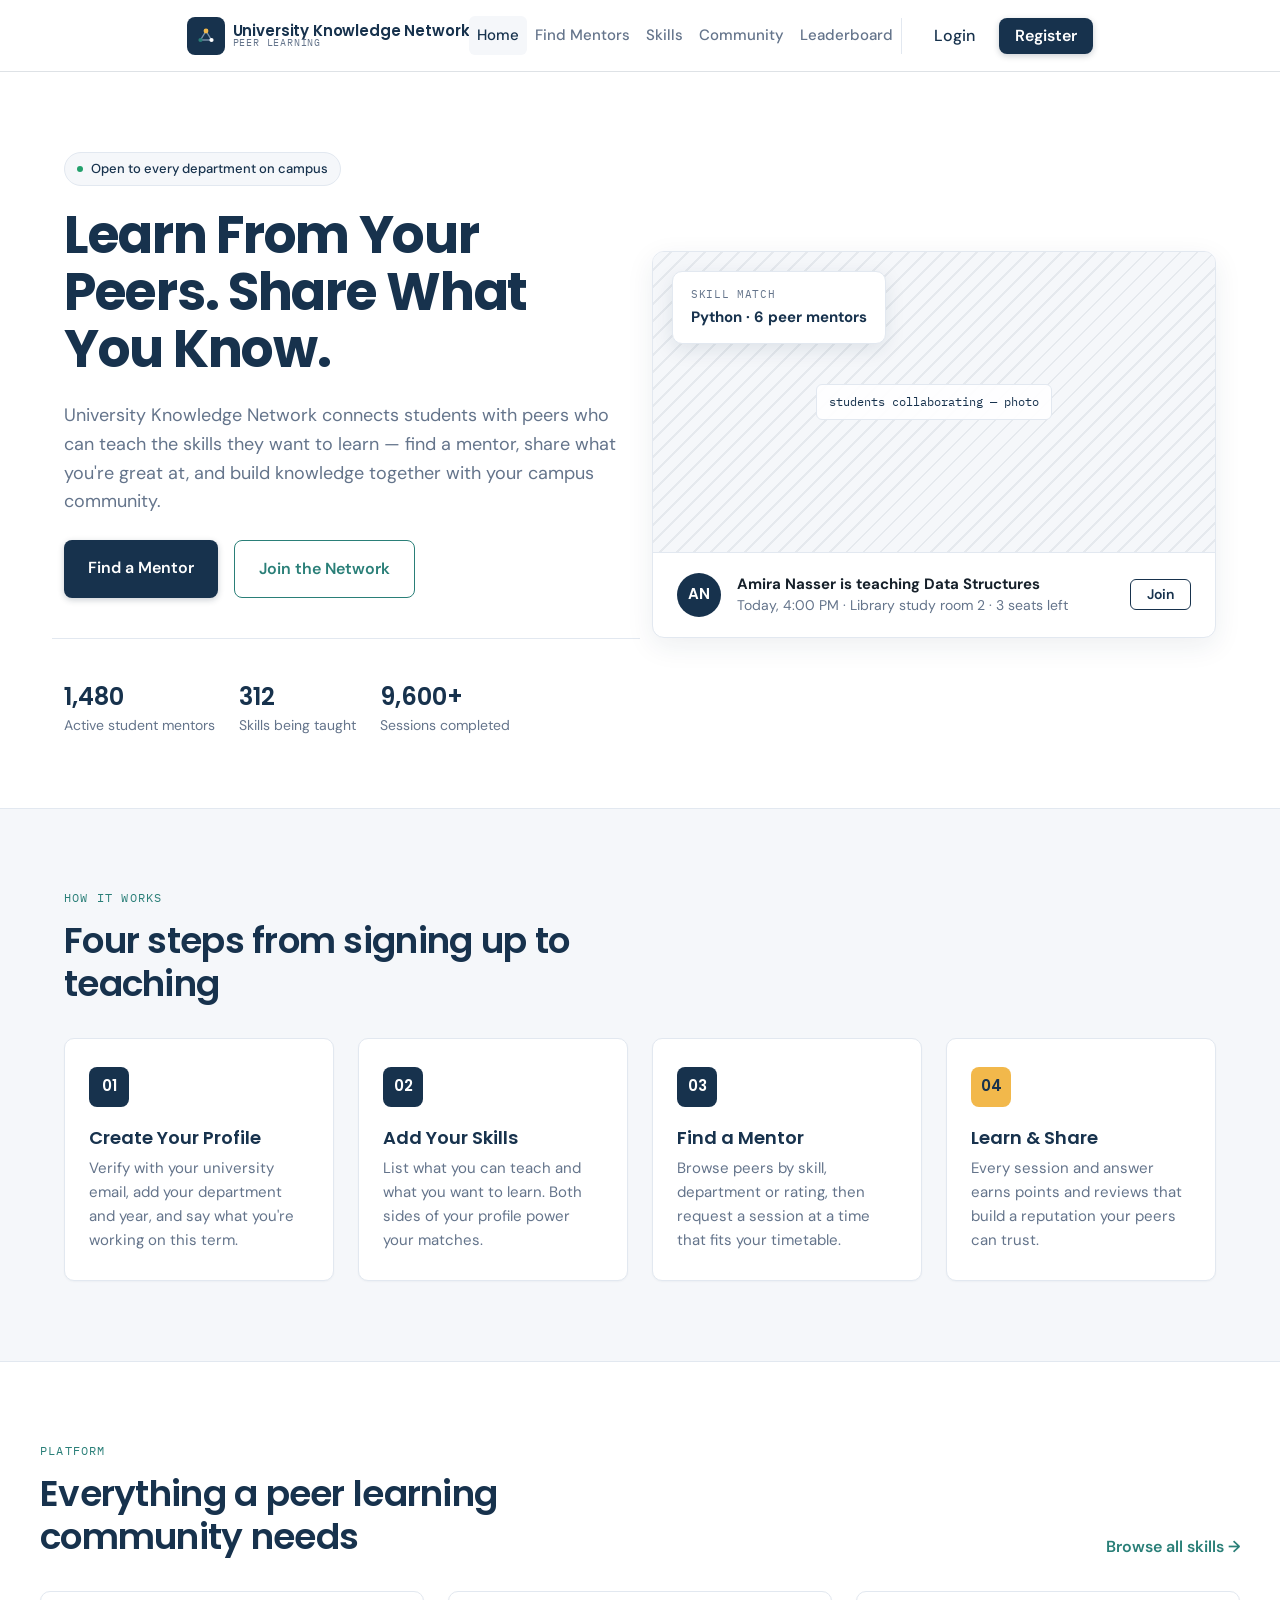
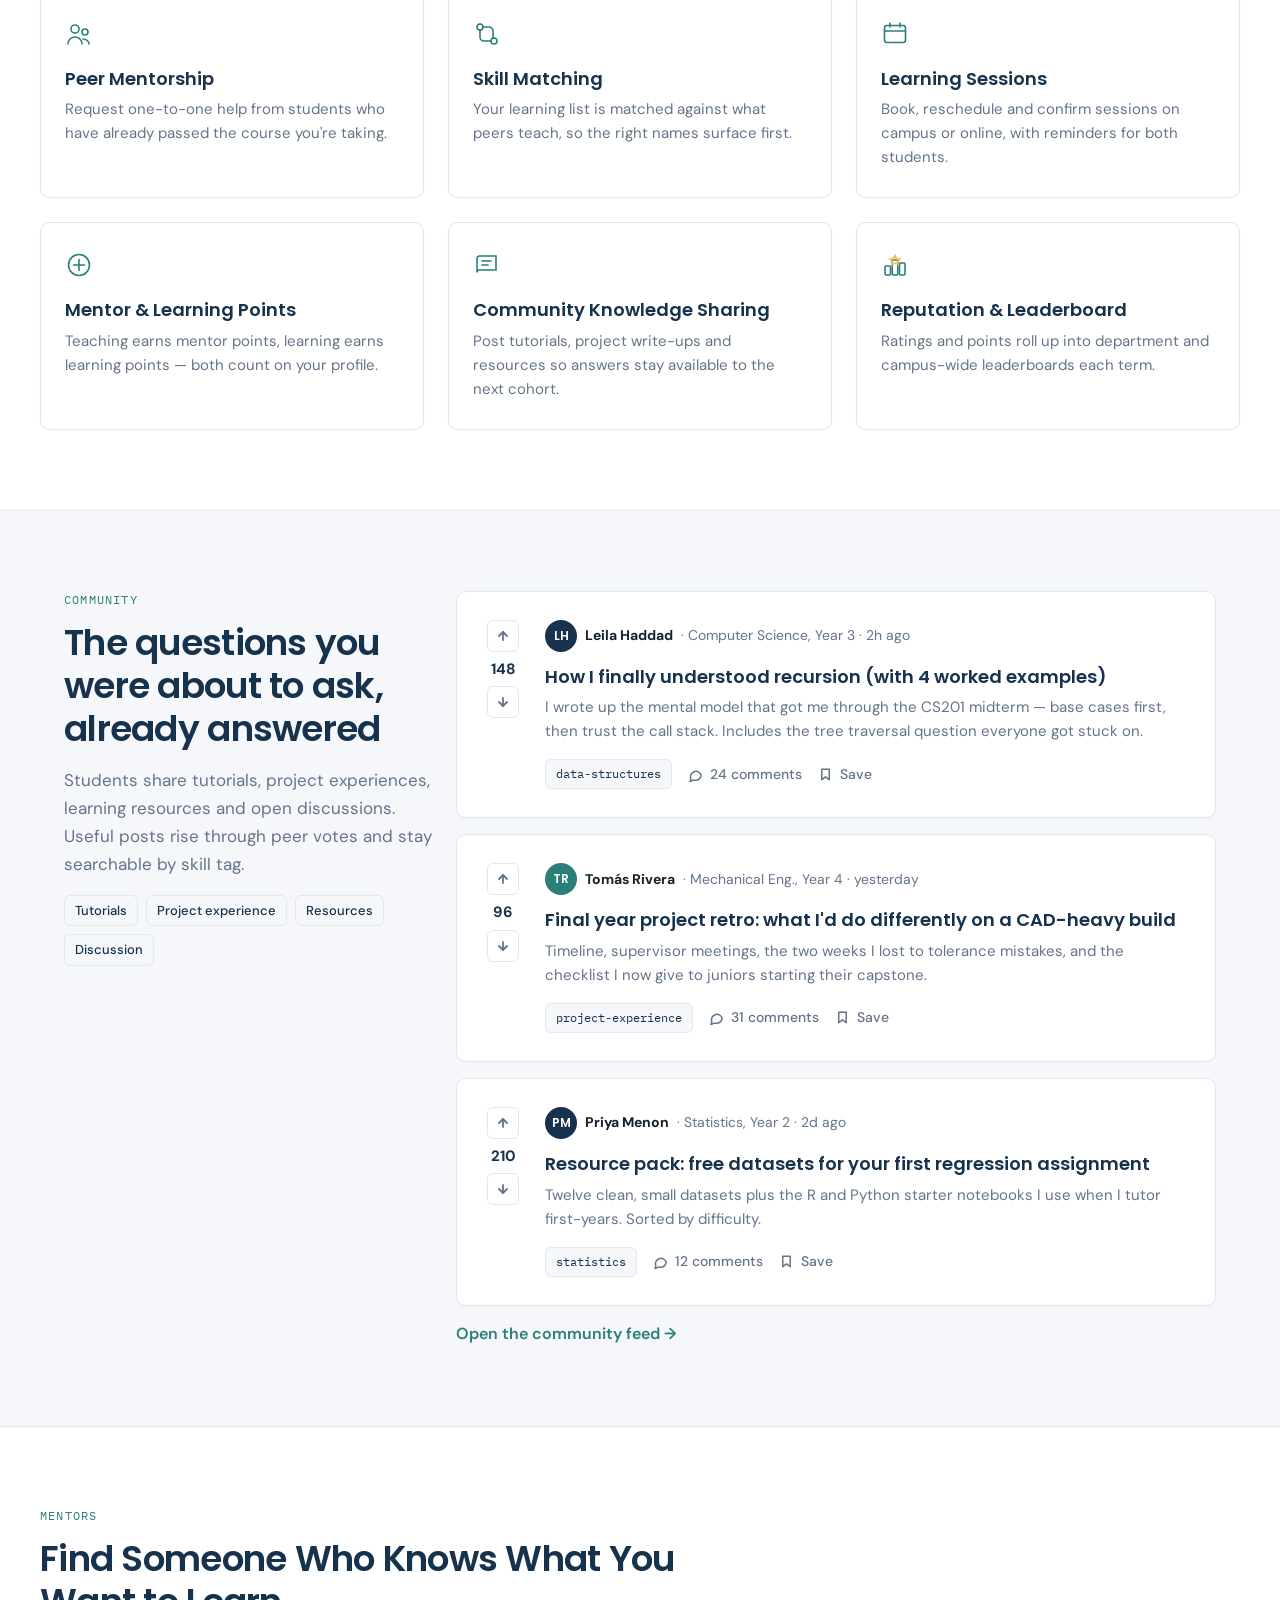
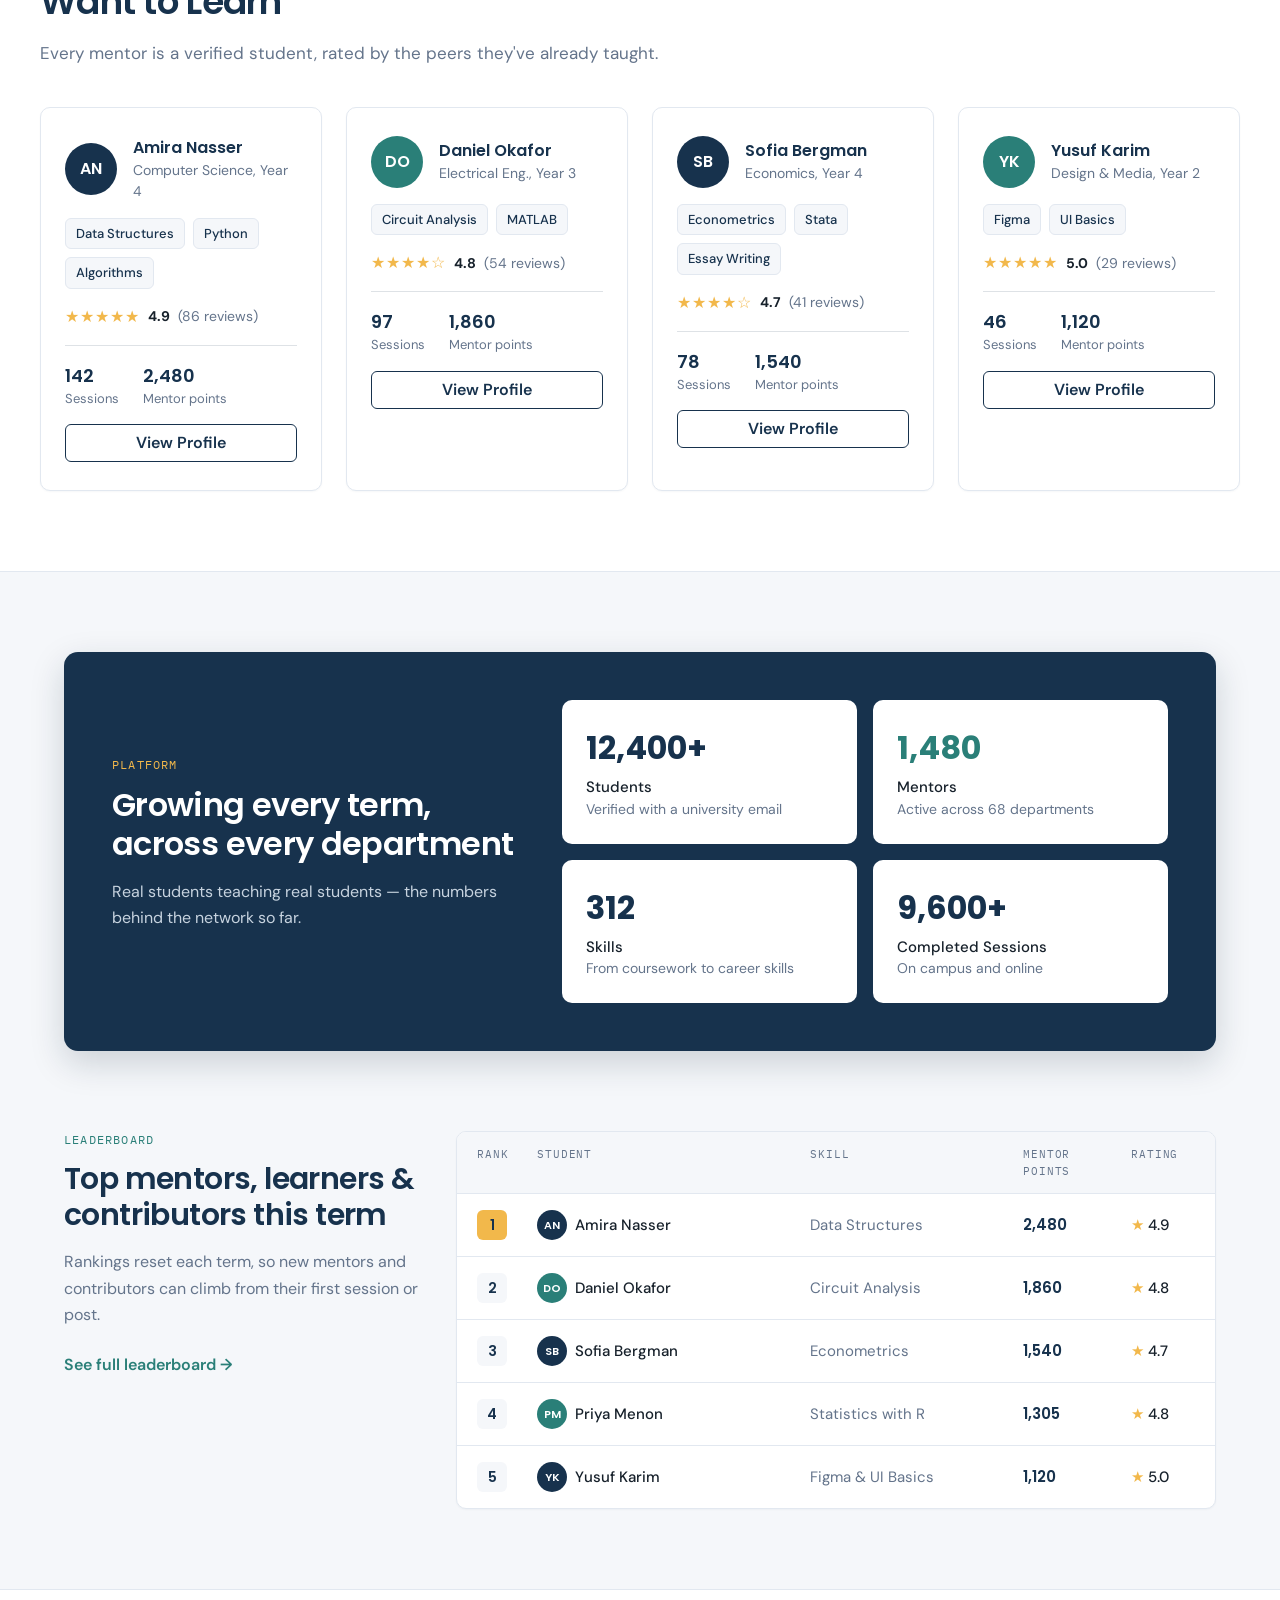
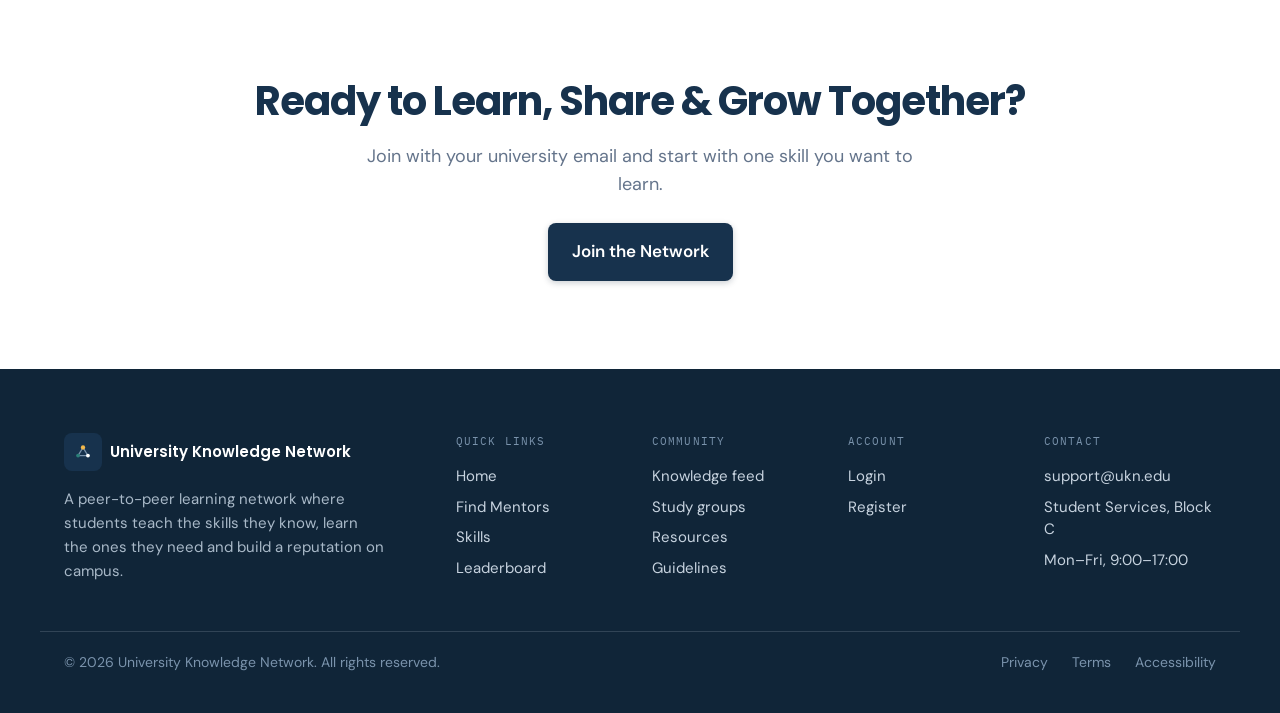
==== index.html @ 4d05f41b "first commit" ====
<!DOCTYPE html>
<html lang="en">
<head>
<meta charset="UTF-8">
<meta name="viewport" content="width=device-width, initial-scale=1.0">
<title>University Knowledge Network | Learn From Your Peers</title>
<meta name="description" content="University Knowledge Network connects students with peers who can teach the skills they want to learn, while giving everyone a place to share knowledge, build reputation and grow together.">

<!-- Google Fonts -->
<link rel="preconnect" href="https://fonts.googleapis.com">
<link rel="preconnect" href="https://fonts.gstatic.com" crossorigin>
<link href="https://fonts.googleapis.com/css2?family=Poppins:wght@500;600;700&family=DM+Sans:opsz,wght@9..40,400;9..40,500;9..40,700&family=IBM+Plex+Mono:wght@400;500&display=swap" rel="stylesheet">

<!-- Bootstrap 5 -->
<link href="https://cdn.jsdelivr.net/npm/bootstrap@5.3.3/dist/css/bootstrap.min.css" rel="stylesheet">

<!-- Custom styles -->
<link rel="stylesheet" href="assets/css/style.css">
</head>
<body>

<!-- ============================== NAVBAR ============================== -->
<nav class="navbar navbar-expand-lg navbar-light bg-white sticky-top border-bottom site-navbar" id="mainNav">
  <div class="container-custom d-flex align-items-center flex-wrap">
    <a class="navbar-brand d-flex align-items-center gap-2 me-0" href="#top">
      <span class="brand-icon">
        <svg width="20" height="20" viewBox="0 0 20 20" fill="none" stroke-width="1.4">
          <line x1="10" y1="5" x2="4.5" y2="14" stroke="#7A93AC"></line>
          <line x1="10" y1="5" x2="15.5" y2="14" stroke="#7A93AC"></line>
          <line x1="4.5" y1="14" x2="15.5" y2="14" stroke="#7A93AC"></line>
          <circle cx="10" cy="5" r="2.4" fill="#F2B84B"></circle>
          <circle cx="4.5" cy="14" r="2.1" fill="#2A7F78"></circle>
          <circle cx="15.5" cy="14" r="2.1" fill="#FFFFFF"></circle>
        </svg>
      </span>
      <span class="d-flex flex-column lh-1">
        <span class="brand-title">University Knowledge Network</span>
        <span class="brand-subtitle">Peer learning</span>
      </span>
    </a>

    <button class="navbar-toggler ms-auto" type="button" data-bs-toggle="collapse" data-bs-target="#navMenu" aria-controls="navMenu" aria-expanded="false" aria-label="Toggle navigation">
      <span class="navbar-toggler-icon"></span>
    </button>

    <div class="collapse navbar-collapse" id="navMenu">
      <ul class="navbar-nav mx-lg-auto mt-3 mt-lg-0">
        <li class="nav-item"><a class="nav-link active" href="#top">Home</a></li>
        <li class="nav-item"><a class="nav-link" href="#mentors">Find Mentors</a></li>
        <li class="nav-item"><a class="nav-link" href="#features">Skills</a></li>
        <li class="nav-item"><a class="nav-link" href="#community">Community</a></li>
        <li class="nav-item"><a class="nav-link" href="#leaderboard">Leaderboard</a></li>
      </ul>
      <div class="d-flex gap-2 mt-3 mt-lg-0 auth-actions">
        <a href="login.html" class="btn btn-ghost-navy px-3">Login</a>
        <a href="register.html" class="btn btn-navy px-3">Register</a>
      </div>
    </div>
  </div>
</nav>

<!-- ============================== HERO ============================== -->
<section id="top" class="hero-section">
  <div class="container-custom py-5 py-lg-5">
    <div class="row align-items-center gy-5" style="padding: 32px 0 24px;">
      <div class="col-lg-6">
        <span class="hero-badge">
          <span class="hero-badge-dot"></span>
          Open to every department on campus
        </span>
        <h1 class="hero-title">Learn From Your Peers. Share What You Know.</h1>
        <p class="hero-lead">University Knowledge Network connects students with peers who can teach the skills they want to learn — find a mentor, share what you're great at, and build knowledge together with your campus community.</p>

        <div class="d-flex flex-wrap gap-3 mt-4">
          <a href="#mentors" class="btn btn-navy py-3 px-4">Find a Mentor</a>
          <a href="register.html" class="btn btn-outline-teal py-3 px-4">Join the Network</a>
        </div>

        <div class="hero-stats row gx-4 gy-3">
          <div class="col-4 col-sm-auto">
            <div class="hero-stat-num">1,480</div>
            <div class="hero-stat-label">Active student mentors</div>
          </div>
          <div class="col-4 col-sm-auto">
            <div class="hero-stat-num">312</div>
            <div class="hero-stat-label">Skills being taught</div>
          </div>
          <div class="col-4 col-sm-auto">
            <div class="hero-stat-num">9,600+</div>
            <div class="hero-stat-label">Sessions completed</div>
          </div>
        </div>
      </div>

      <div class="col-lg-6">
        <div class="position-relative">
          <div class="hero-visual-card">
            <div class="hero-visual-placeholder">
              <span class="placeholder-tag">students collaborating — photo</span>
            </div>
            <div class="hero-visual-footer">
              <span class="avatar-circle" style="width:44px;height:44px;font-size:15px;">AN</span>
              <div class="flex-grow-1 min-w-0">
                <div class="fw-bold" style="font-size:15px;color:#17212B;">Amira Nasser is teaching Data Structures</div>
                <div style="font-size:14px;color:#64748B;">Today, 4:00 PM &middot; Library study room 2 &middot; 3 seats left</div>
              </div>
              <a href="#mentors" class="btn btn-outline-navy-card btn-sm px-3">Join</a>
            </div>
          </div>
          <div class="hero-float-badge d-none d-sm-block">
            <div class="mono-font" style="font-size:11px;letter-spacing:0.06em;text-transform:uppercase;color:#64748B;">Skill match</div>
            <div class="mt-1 fw-bold" style="font-size:15px;color:#17324D;">Python &middot; 6 peer mentors</div>
          </div>
        </div>
      </div>
    </div>
  </div>
</section>

<!-- ============================== HOW IT WORKS ============================== -->
<section class="section-py">
  <div class="container-custom">
    <div style="max-width:640px;">
      <div class="section-eyebrow">How it works</div>
      <h2 class="section-title">Four steps from signing up to teaching</h2>
    </div>

    <div class="row g-4 mt-2">
      <div class="col-sm-6 col-lg-3">
        <div class="step-card">
          <div class="step-number">01</div>
          <h3 class="card-heading">Create Your Profile</h3>
          <p class="card-text-muted">Verify with your university email, add your department and year, and say what you're working on this term.</p>
        </div>
      </div>
      <div class="col-sm-6 col-lg-3">
        <div class="step-card">
          <div class="step-number">02</div>
          <h3 class="card-heading">Add Your Skills</h3>
          <p class="card-text-muted">List what you can teach and what you want to learn. Both sides of your profile power your matches.</p>
        </div>
      </div>
      <div class="col-sm-6 col-lg-3">
        <div class="step-card">
          <div class="step-number">03</div>
          <h3 class="card-heading">Find a Mentor</h3>
          <p class="card-text-muted">Browse peers by skill, department or rating, then request a session at a time that fits your timetable.</p>
        </div>
      </div>
      <div class="col-sm-6 col-lg-3">
        <div class="step-card">
          <div class="step-number step-accent">04</div>
          <h3 class="card-heading">Learn &amp; Share</h3>
          <p class="card-text-muted">Every session and answer earns points and reviews that build a reputation your peers can trust.</p>
        </div>
      </div>
    </div>
  </div>
</section>

<!-- ============================== CORE FEATURES ============================== -->
<section id="features" class="bg-white border-top border-bottom" style="border-color:#E2E8F0 !important;">
  <div class="container-custom section-py">
    <div class="d-flex flex-wrap align-items-end justify-content-between gap-3">
      <div style="max-width:620px;">
        <div class="section-eyebrow">Platform</div>
        <h2 class="section-title">Everything a peer learning community needs</h2>
      </div>
      <a href="#mentors" class="fw-semibold">Browse all skills &rarr;</a>
    </div>

    <div class="row g-4 mt-2">
      <div class="col-md-6 col-lg-4">
        <div class="feature-card">
          <svg width="28" height="28" viewBox="0 0 28 28" fill="none" stroke="#2A7F78" stroke-width="1.6" stroke-linecap="round">
            <circle cx="10" cy="9" r="4"></circle>
            <circle cx="20" cy="12" r="3"></circle>
            <path d="M3 24c0-4 3.2-7 7-7s7 3 7 7"></path>
            <path d="M18 19c3 0 6 2 6 5"></path>
          </svg>
          <h3 class="card-heading">Peer Mentorship</h3>
          <p class="card-text-muted">Request one-to-one help from students who have already passed the course you're taking.</p>
        </div>
      </div>
      <div class="col-md-6 col-lg-4">
        <div class="feature-card">
          <svg width="28" height="28" viewBox="0 0 28 28" fill="none" stroke="#2A7F78" stroke-width="1.6" stroke-linecap="round">
            <circle cx="7" cy="7" r="3"></circle>
            <circle cx="21" cy="21" r="3"></circle>
            <path d="M10 7h6a4 4 0 0 1 4 4v7"></path>
            <path d="M7 10v7a4 4 0 0 0 4 4h7"></path>
          </svg>
          <h3 class="card-heading">Skill Matching</h3>
          <p class="card-text-muted">Your learning list is matched against what peers teach, so the right names surface first.</p>
        </div>
      </div>
      <div class="col-md-6 col-lg-4">
        <div class="feature-card">
          <svg width="28" height="28" viewBox="0 0 28 28" fill="none" stroke="#2A7F78" stroke-width="1.6" stroke-linecap="round">
            <rect x="3.5" y="5.5" width="21" height="17" rx="2.5"></rect>
            <line x1="3.5" y1="11" x2="24.5" y2="11"></line>
            <line x1="9" y1="3" x2="9" y2="7"></line>
            <line x1="19" y1="3" x2="19" y2="7"></line>
          </svg>
          <h3 class="card-heading">Learning Sessions</h3>
          <p class="card-text-muted">Book, reschedule and confirm sessions on campus or online, with reminders for both students.</p>
        </div>
      </div>
      <div class="col-md-6 col-lg-4">
        <div class="feature-card">
          <svg width="28" height="28" viewBox="0 0 28 28" fill="none" stroke="#2A7F78" stroke-width="1.6" stroke-linecap="round">
            <circle cx="14" cy="14" r="10.5"></circle>
            <path d="M14 8.5v11"></path>
            <path d="M8.5 14h11"></path>
          </svg>
          <h3 class="card-heading">Mentor &amp; Learning Points</h3>
          <p class="card-text-muted">Teaching earns mentor points, learning earns learning points — both count on your profile.</p>
        </div>
      </div>
      <div class="col-md-6 col-lg-4">
        <div class="feature-card">
          <svg width="28" height="28" viewBox="0 0 28 28" fill="none" stroke="#2A7F78" stroke-width="1.6" stroke-linecap="round">
            <path d="M4 7.5A2.5 2.5 0 0 1 6.5 5H23v14H6.5A2.5 2.5 0 0 0 4 21.5z"></path>
            <line x1="9" y1="10" x2="18" y2="10"></line>
            <line x1="9" y1="14" x2="15" y2="14"></line>
          </svg>
          <h3 class="card-heading">Community Knowledge Sharing</h3>
          <p class="card-text-muted">Post tutorials, project write-ups and resources so answers stay available to the next cohort.</p>
        </div>
      </div>
      <div class="col-md-6 col-lg-4">
        <div class="feature-card">
          <svg width="28" height="28" viewBox="0 0 28 28" fill="none" stroke="#2A7F78" stroke-width="1.6" stroke-linecap="round">
            <rect x="4" y="15" width="5.5" height="9" rx="1"></rect>
            <rect x="11.25" y="9" width="5.5" height="15" rx="1"></rect>
            <rect x="18.5" y="12" width="5.5" height="12" rx="1"></rect>
            <path d="M14 4.5l1.6 3.2 3.4.4-2.5 2.3.6 3.4-3.1-1.7-3.1 1.7.6-3.4L9 8.1l3.4-.4z" stroke="#F2B84B"></path>
          </svg>
          <h3 class="card-heading">Reputation &amp; Leaderboard</h3>
          <p class="card-text-muted">Ratings and points roll up into department and campus-wide leaderboards each term.</p>
        </div>
      </div>
    </div>
  </div>
</section>

<!-- ============================== COMMUNITY PREVIEW ============================== -->
<section id="community" class="section-py">
  <div class="container-custom">
    <div class="row g-4">
      <div class="col-lg-4">
        <div class="section-eyebrow">Community</div>
        <h2 class="section-title">The questions you were about to ask, already answered</h2>
        <p class="mt-3" style="font-size:17px;line-height:1.65;color:#64748B;">Students share tutorials, project experiences, learning resources and open discussions. Useful posts rise through peer votes and stay searchable by skill tag.</p>
        <div class="d-flex flex-wrap gap-2 mt-3">
          <span class="skill-chip">Tutorials</span>
          <span class="skill-chip">Project experience</span>
          <span class="skill-chip">Resources</span>
          <span class="skill-chip">Discussion</span>
        </div>
      </div>

      <div class="col-lg-8 d-flex flex-column gap-3">

        <article class="post-card">
          <div class="vote-col">
            <button class="vote-btn" type="button" aria-label="Upvote this post">
              <svg width="14" height="14" viewBox="0 0 14 14" fill="none" stroke="currentColor" stroke-width="1.8" stroke-linecap="round" stroke-linejoin="round"><path d="M7 11V3"></path><path d="M3 7l4-4 4 4"></path></svg>
            </button>
            <span class="vote-score">148</span>
            <button class="vote-btn" type="button" aria-label="Downvote this post">
              <svg width="14" height="14" viewBox="0 0 14 14" fill="none" stroke="currentColor" stroke-width="1.8" stroke-linecap="round" stroke-linejoin="round"><path d="M7 3v8"></path><path d="M3 7l4 4 4-4"></path></svg>
            </button>
          </div>
          <div class="flex-grow-1 min-w-0">
            <div class="d-flex align-items-center gap-2 flex-wrap">
              <span class="avatar-circle" style="width:32px;height:32px;font-size:12px;background:#17324D;">LH</span>
              <span class="fw-bold" style="font-size:14px;color:#17212B;">Leila Haddad</span>
              <span style="font-size:14px;color:#64748B;">&middot; Computer Science, Year 3 &middot; 2h ago</span>
            </div>
            <h3 class="card-heading" style="margin-top:14px;">How I finally understood recursion (with 4 worked examples)</h3>
            <p class="card-text-muted">I wrote up the mental model that got me through the CS201 midterm — base cases first, then trust the call stack. Includes the tree traversal question everyone got stuck on.</p>
            <div class="d-flex flex-wrap align-items-center gap-3 mt-3">
              <span class="post-tag">data-structures</span>
              <span class="post-meta-link">
                <svg width="15" height="15" viewBox="0 0 16 16" fill="none" stroke="currentColor" stroke-width="1.6" stroke-linecap="round"><path d="M14 8.5a5.5 5.5 0 0 1-5.5 5.5H5l-3 2 1-3.5A5.5 5.5 0 1 1 14 8.5z"></path></svg>
                24 comments
              </span>
              <span class="post-meta-link">
                <svg width="15" height="15" viewBox="0 0 16 16" fill="none" stroke="currentColor" stroke-width="1.6" stroke-linecap="round" stroke-linejoin="round"><path d="M4 2.5h8v11l-4-3-4 3z"></path></svg>
                Save
              </span>
            </div>
          </div>
        </article>

        <article class="post-card">
          <div class="vote-col">
            <button class="vote-btn" type="button" aria-label="Upvote this post">
              <svg width="14" height="14" viewBox="0 0 14 14" fill="none" stroke="currentColor" stroke-width="1.8" stroke-linecap="round" stroke-linejoin="round"><path d="M7 11V3"></path><path d="M3 7l4-4 4 4"></path></svg>
            </button>
            <span class="vote-score">96</span>
            <button class="vote-btn" type="button" aria-label="Downvote this post">
              <svg width="14" height="14" viewBox="0 0 14 14" fill="none" stroke="currentColor" stroke-width="1.8" stroke-linecap="round" stroke-linejoin="round"><path d="M7 3v8"></path><path d="M3 7l4 4 4-4"></path></svg>
            </button>
          </div>
          <div class="flex-grow-1 min-w-0">
            <div class="d-flex align-items-center gap-2 flex-wrap">
              <span class="avatar-circle" style="width:32px;height:32px;font-size:12px;background:#2A7F78;">TR</span>
              <span class="fw-bold" style="font-size:14px;color:#17212B;">Tomás Rivera</span>
              <span style="font-size:14px;color:#64748B;">&middot; Mechanical Eng., Year 4 &middot; yesterday</span>
            </div>
            <h3 class="card-heading" style="margin-top:14px;">Final year project retro: what I'd do differently on a CAD-heavy build</h3>
            <p class="card-text-muted">Timeline, supervisor meetings, the two weeks I lost to tolerance mistakes, and the checklist I now give to juniors starting their capstone.</p>
            <div class="d-flex flex-wrap align-items-center gap-3 mt-3">
              <span class="post-tag">project-experience</span>
              <span class="post-meta-link">
                <svg width="15" height="15" viewBox="0 0 16 16" fill="none" stroke="currentColor" stroke-width="1.6" stroke-linecap="round"><path d="M14 8.5a5.5 5.5 0 0 1-5.5 5.5H5l-3 2 1-3.5A5.5 5.5 0 1 1 14 8.5z"></path></svg>
                31 comments
              </span>
              <span class="post-meta-link">
                <svg width="15" height="15" viewBox="0 0 16 16" fill="none" stroke="currentColor" stroke-width="1.6" stroke-linecap="round" stroke-linejoin="round"><path d="M4 2.5h8v11l-4-3-4 3z"></path></svg>
                Save
              </span>
            </div>
          </div>
        </article>

        <article class="post-card">
          <div class="vote-col">
            <button class="vote-btn" type="button" aria-label="Upvote this post">
              <svg width="14" height="14" viewBox="0 0 14 14" fill="none" stroke="currentColor" stroke-width="1.8" stroke-linecap="round" stroke-linejoin="round"><path d="M7 11V3"></path><path d="M3 7l4-4 4 4"></path></svg>
            </button>
            <span class="vote-score">210</span>
            <button class="vote-btn" type="button" aria-label="Downvote this post">
              <svg width="14" height="14" viewBox="0 0 14 14" fill="none" stroke="currentColor" stroke-width="1.8" stroke-linecap="round" stroke-linejoin="round"><path d="M7 3v8"></path><path d="M3 7l4 4 4-4"></path></svg>
            </button>
          </div>
          <div class="flex-grow-1 min-w-0">
            <div class="d-flex align-items-center gap-2 flex-wrap">
              <span class="avatar-circle" style="width:32px;height:32px;font-size:12px;background:#17324D;">PM</span>
              <span class="fw-bold" style="font-size:14px;color:#17212B;">Priya Menon</span>
              <span style="font-size:14px;color:#64748B;">&middot; Statistics, Year 2 &middot; 2d ago</span>
            </div>
            <h3 class="card-heading" style="margin-top:14px;">Resource pack: free datasets for your first regression assignment</h3>
            <p class="card-text-muted">Twelve clean, small datasets plus the R and Python starter notebooks I use when I tutor first-years. Sorted by difficulty.</p>
            <div class="d-flex flex-wrap align-items-center gap-3 mt-3">
              <span class="post-tag">statistics</span>
              <span class="post-meta-link">
                <svg width="15" height="15" viewBox="0 0 16 16" fill="none" stroke="currentColor" stroke-width="1.6" stroke-linecap="round"><path d="M14 8.5a5.5 5.5 0 0 1-5.5 5.5H5l-3 2 1-3.5A5.5 5.5 0 1 1 14 8.5z"></path></svg>
                12 comments
              </span>
              <span class="post-meta-link">
                <svg width="15" height="15" viewBox="0 0 16 16" fill="none" stroke="currentColor" stroke-width="1.6" stroke-linecap="round" stroke-linejoin="round"><path d="M4 2.5h8v11l-4-3-4 3z"></path></svg>
                Save
              </span>
            </div>
          </div>
        </article>

        <a href="#community" class="fw-semibold align-self-start">Open the community feed &rarr;</a>
      </div>
    </div>
  </div>
</section>

<!-- ============================== MENTOR PREVIEW ============================== -->
<section id="mentors" class="bg-white border-top border-bottom" style="border-color:#E2E8F0 !important;">
  <div class="container-custom section-py">
    <div style="max-width:700px;">
      <div class="section-eyebrow">Mentors</div>
      <h2 class="section-title">Find Someone Who Knows What You Want to Learn</h2>
      <p class="mt-3" style="font-size:17px;line-height:1.65;color:#64748B;">Every mentor is a verified student, rated by the peers they've already taught.</p>
    </div>

    <div class="row g-4 mt-2">
      <div class="col-sm-6 col-lg-3">
        <div class="mentor-card d-flex flex-column">
          <div class="d-flex align-items-center gap-3">
            <span class="mentor-avatar" style="background:#17324D;">AN</span>
            <div class="min-w-0">
              <div class="heading-font fw-semibold" style="font-size:16px;color:#17324D;">Amira Nasser</div>
              <div style="font-size:14px;color:#64748B;">Computer Science, Year 4</div>
            </div>
          </div>
          <div class="d-flex flex-wrap gap-2 mt-3">
            <span class="skill-chip">Data Structures</span>
            <span class="skill-chip">Python</span>
            <span class="skill-chip">Algorithms</span>
          </div>
          <div class="d-flex align-items-center gap-2 mt-3">
            <span class="mentor-rating-star">&#9733;&#9733;&#9733;&#9733;&#9733;</span>
            <span class="fw-bold" style="font-size:14px;color:#17212B;">4.9</span>
            <span style="font-size:14px;color:#64748B;">(86 reviews)</span>
          </div>
          <div class="d-flex gap-4 mt-3 pt-3 border-top">
            <div>
              <div class="heading-font fw-semibold" style="font-size:18px;color:#17324D;">142</div>
              <div style="font-size:13px;color:#64748B;">Sessions</div>
            </div>
            <div>
              <div class="heading-font fw-semibold" style="font-size:18px;color:#17324D;">2,480</div>
              <div style="font-size:13px;color:#64748B;">Mentor points</div>
            </div>
          </div>
          <a href="#mentors" class="btn btn-outline-navy-card w-100 mt-3">View Profile</a>
        </div>
      </div>

      <div class="col-sm-6 col-lg-3">
        <div class="mentor-card d-flex flex-column">
          <div class="d-flex align-items-center gap-3">
            <span class="mentor-avatar" style="background:#2A7F78;">DO</span>
            <div class="min-w-0">
              <div class="heading-font fw-semibold" style="font-size:16px;color:#17324D;">Daniel Okafor</div>
              <div style="font-size:14px;color:#64748B;">Electrical Eng., Year 3</div>
            </div>
          </div>
          <div class="d-flex flex-wrap gap-2 mt-3">
            <span class="skill-chip">Circuit Analysis</span>
            <span class="skill-chip">MATLAB</span>
          </div>
          <div class="d-flex align-items-center gap-2 mt-3">
            <span class="mentor-rating-star">&#9733;&#9733;&#9733;&#9733;&#9734;</span>
            <span class="fw-bold" style="font-size:14px;color:#17212B;">4.8</span>
            <span style="font-size:14px;color:#64748B;">(54 reviews)</span>
          </div>
          <div class="d-flex gap-4 mt-3 pt-3 border-top">
            <div>
              <div class="heading-font fw-semibold" style="font-size:18px;color:#17324D;">97</div>
              <div style="font-size:13px;color:#64748B;">Sessions</div>
            </div>
            <div>
              <div class="heading-font fw-semibold" style="font-size:18px;color:#17324D;">1,860</div>
              <div style="font-size:13px;color:#64748B;">Mentor points</div>
            </div>
          </div>
          <a href="#mentors" class="btn btn-outline-navy-card w-100 mt-3">View Profile</a>
        </div>
      </div>

      <div class="col-sm-6 col-lg-3">
        <div class="mentor-card d-flex flex-column">
          <div class="d-flex align-items-center gap-3">
            <span class="mentor-avatar" style="background:#17324D;">SB</span>
            <div class="min-w-0">
              <div class="heading-font fw-semibold" style="font-size:16px;color:#17324D;">Sofia Bergman</div>
              <div style="font-size:14px;color:#64748B;">Economics, Year 4</div>
            </div>
          </div>
          <div class="d-flex flex-wrap gap-2 mt-3">
            <span class="skill-chip">Econometrics</span>
            <span class="skill-chip">Stata</span>
            <span class="skill-chip">Essay Writing</span>
          </div>
          <div class="d-flex align-items-center gap-2 mt-3">
            <span class="mentor-rating-star">&#9733;&#9733;&#9733;&#9733;&#9734;</span>
            <span class="fw-bold" style="font-size:14px;color:#17212B;">4.7</span>
            <span style="font-size:14px;color:#64748B;">(41 reviews)</span>
          </div>
          <div class="d-flex gap-4 mt-3 pt-3 border-top">
            <div>
              <div class="heading-font fw-semibold" style="font-size:18px;color:#17324D;">78</div>
              <div style="font-size:13px;color:#64748B;">Sessions</div>
            </div>
            <div>
              <div class="heading-font fw-semibold" style="font-size:18px;color:#17324D;">1,540</div>
              <div style="font-size:13px;color:#64748B;">Mentor points</div>
            </div>
          </div>
          <a href="#mentors" class="btn btn-outline-navy-card w-100 mt-3">View Profile</a>
        </div>
      </div>

      <div class="col-sm-6 col-lg-3">
        <div class="mentor-card d-flex flex-column">
          <div class="d-flex align-items-center gap-3">
            <span class="mentor-avatar" style="background:#2A7F78;">YK</span>
            <div class="min-w-0">
              <div class="heading-font fw-semibold" style="font-size:16px;color:#17324D;">Yusuf Karim</div>
              <div style="font-size:14px;color:#64748B;">Design &amp; Media, Year 2</div>
            </div>
          </div>
          <div class="d-flex flex-wrap gap-2 mt-3">
            <span class="skill-chip">Figma</span>
            <span class="skill-chip">UI Basics</span>
          </div>
          <div class="d-flex align-items-center gap-2 mt-3">
            <span class="mentor-rating-star">&#9733;&#9733;&#9733;&#9733;&#9733;</span>
            <span class="fw-bold" style="font-size:14px;color:#17212B;">5.0</span>
            <span style="font-size:14px;color:#64748B;">(29 reviews)</span>
          </div>
          <div class="d-flex gap-4 mt-3 pt-3 border-top">
            <div>
              <div class="heading-font fw-semibold" style="font-size:18px;color:#17324D;">46</div>
              <div style="font-size:13px;color:#64748B;">Sessions</div>
            </div>
            <div>
              <div class="heading-font fw-semibold" style="font-size:18px;color:#17324D;">1,120</div>
              <div style="font-size:13px;color:#64748B;">Mentor points</div>
            </div>
          </div>
          <a href="#mentors" class="btn btn-outline-navy-card w-100 mt-3">View Profile</a>
        </div>
      </div>
    </div>
  </div>
</section>

<!-- ============================== STATISTICS ============================== -->
<section class="section-py">
  <div class="container-custom">
    <div class="stats-band">
      <div class="row g-4 align-items-center">
        <div class="col-lg-5">
          <div class="section-eyebrow-light">Platform</div>
          <h2 class="heading-font fw-semibold" style="margin:12px 0 0;font-size:32px;line-height:1.2;letter-spacing:-0.02em;color:#FFFFFF;">Growing every term, across every department</h2>
          <p class="mt-3" style="font-size:16px;line-height:1.65;color:#C7D3DF;">Real students teaching real students — the numbers behind the network so far.</p>
        </div>
        <div class="col-lg-7">
          <div class="row g-3 row-cols-2">
            <div class="col">
              <div class="stats-tile">
                <div class="stats-tile-num">12,400+</div>
                <div class="stats-tile-label">Students</div>
                <div class="stats-tile-sub">Verified with a university email</div>
              </div>
            </div>
            <div class="col">
              <div class="stats-tile">
                <div class="stats-tile-num" style="color:#2A7F78;">1,480</div>
                <div class="stats-tile-label">Mentors</div>
                <div class="stats-tile-sub">Active across 68 departments</div>
              </div>
            </div>
            <div class="col">
              <div class="stats-tile">
                <div class="stats-tile-num">312</div>
                <div class="stats-tile-label">Skills</div>
                <div class="stats-tile-sub">From coursework to career skills</div>
              </div>
            </div>
            <div class="col">
              <div class="stats-tile">
                <div class="stats-tile-num">9,600+</div>
                <div class="stats-tile-label">Completed Sessions</div>
                <div class="stats-tile-sub">On campus and online</div>
              </div>
            </div>
          </div>
        </div>
      </div>
    </div>
  </div>
</section>

<!-- ============================== LEADERBOARD PREVIEW ============================== -->
<section id="leaderboard" class="section-py pt-0">
  <div class="container-custom">
    <div class="row g-4 align-items-start">
      <div class="col-lg-4">
        <div class="section-eyebrow">Leaderboard</div>
        <h2 class="heading-font fw-semibold" style="margin:12px 0 0;font-size:30px;line-height:1.2;letter-spacing:-0.02em;color:#17324D;">Top mentors, learners &amp; contributors this term</h2>
        <p class="mt-3" style="font-size:16px;line-height:1.65;color:#64748B;">Rankings reset each term, so new mentors and contributors can climb from their first session or post.</p>
        <a href="#leaderboard" class="d-inline-block mt-2 fw-semibold">See full leaderboard &rarr;</a>
      </div>

      <div class="col-lg-8">
        <div class="leaderboard-panel">
          <div class="leaderboard-head">
            <span>Rank</span><span>Student</span><span>Skill</span><span>Mentor points</span><span>Rating</span>
          </div>

          <div class="leaderboard-row">
            <span class="rank-badge rank-first">1</span>
            <span class="d-flex align-items-center gap-2 min-w-0">
              <span class="leaderboard-name-avatar" style="background:#17324D;">AN</span>
              <span style="font-size:15px;font-weight:500;color:#17212B;">Amira Nasser</span>
            </span>
            <span style="font-size:15px;color:#64748B;">Data Structures</span>
            <span class="heading-font fw-semibold" style="font-size:15px;color:#17324D;">2,480</span>
            <span class="d-flex align-items-center gap-1" style="font-size:15px;font-weight:500;color:#17212B;"><span style="color:#F2B84B;">&#9733;</span>4.9</span>
          </div>

          <div class="leaderboard-row">
            <span class="rank-badge">2</span>
            <span class="d-flex align-items-center gap-2 min-w-0">
              <span class="leaderboard-name-avatar" style="background:#2A7F78;">DO</span>
              <span style="font-size:15px;font-weight:500;color:#17212B;">Daniel Okafor</span>
            </span>
            <span style="font-size:15px;color:#64748B;">Circuit Analysis</span>
            <span class="heading-font fw-semibold" style="font-size:15px;color:#17324D;">1,860</span>
            <span class="d-flex align-items-center gap-1" style="font-size:15px;font-weight:500;color:#17212B;"><span style="color:#F2B84B;">&#9733;</span>4.8</span>
          </div>

          <div class="leaderboard-row">
            <span class="rank-badge">3</span>
            <span class="d-flex align-items-center gap-2 min-w-0">
              <span class="leaderboard-name-avatar" style="background:#17324D;">SB</span>
              <span style="font-size:15px;font-weight:500;color:#17212B;">Sofia Bergman</span>
            </span>
            <span style="font-size:15px;color:#64748B;">Econometrics</span>
            <span class="heading-font fw-semibold" style="font-size:15px;color:#17324D;">1,540</span>
            <span class="d-flex align-items-center gap-1" style="font-size:15px;font-weight:500;color:#17212B;"><span style="color:#F2B84B;">&#9733;</span>4.7</span>
          </div>

          <div class="leaderboard-row">
            <span class="rank-badge">4</span>
            <span class="d-flex align-items-center gap-2 min-w-0">
              <span class="leaderboard-name-avatar" style="background:#2A7F78;">PM</span>
              <span style="font-size:15px;font-weight:500;color:#17212B;">Priya Menon</span>
            </span>
            <span style="font-size:15px;color:#64748B;">Statistics with R</span>
            <span class="heading-font fw-semibold" style="font-size:15px;color:#17324D;">1,305</span>
            <span class="d-flex align-items-center gap-1" style="font-size:15px;font-weight:500;color:#17212B;"><span style="color:#F2B84B;">&#9733;</span>4.8</span>
          </div>

          <div class="leaderboard-row">
            <span class="rank-badge">5</span>
            <span class="d-flex align-items-center gap-2 min-w-0">
              <span class="leaderboard-name-avatar" style="background:#17324D;">YK</span>
              <span style="font-size:15px;font-weight:500;color:#17212B;">Yusuf Karim</span>
            </span>
            <span style="font-size:15px;color:#64748B;">Figma &amp; UI Basics</span>
            <span class="heading-font fw-semibold" style="font-size:15px;color:#17324D;">1,120</span>
            <span class="d-flex align-items-center gap-1" style="font-size:15px;font-weight:500;color:#17212B;"><span style="color:#F2B84B;">&#9733;</span>5.0</span>
          </div>
        </div>
      </div>
    </div>
  </div>
</section>

<!-- ============================== FINAL CTA ============================== -->
<section class="final-cta-section">
  <div class="container-custom text-center" style="padding:88px 24px;">
    <h2 class="final-cta-title">Ready to Learn, Share &amp; Grow Together?</h2>
    <p class="mx-auto mt-3" style="max-width:560px;font-size:18px;line-height:1.6;color:#64748B;">Join with your university email and start with one skill you want to learn.</p>
    <div class="mt-4 d-flex justify-content-center">
      <a href="register.html" class="btn btn-navy py-3 px-4" style="font-size:17px;">Join the Network</a>
    </div>
  </div>
</section>

<!-- ============================== FOOTER ============================== -->
<footer class="site-footer">
  <div class="container-custom" style="padding:64px 24px 32px;">
    <div class="row g-4">
      <div class="col-md-6 col-lg-4">
        <div class="d-flex align-items-center gap-2">
          <span class="brand-icon">
            <svg width="18" height="18" viewBox="0 0 20 20" fill="none" stroke-width="1.4">
              <line x1="10" y1="5" x2="4.5" y2="14" stroke="#7A93AC"></line>
              <line x1="10" y1="5" x2="15.5" y2="14" stroke="#7A93AC"></line>
              <line x1="4.5" y1="14" x2="15.5" y2="14" stroke="#7A93AC"></line>
              <circle cx="10" cy="5" r="2.4" fill="#F2B84B"></circle>
              <circle cx="4.5" cy="14" r="2.1" fill="#2A7F78"></circle>
              <circle cx="15.5" cy="14" r="2.1" fill="#FFFFFF"></circle>
            </svg>
          </span>
          <span class="heading-font fw-semibold" style="font-size:15px;color:#FFFFFF;">University Knowledge Network</span>
        </div>
        <p class="mt-3" style="max-width:320px;font-size:15px;line-height:1.6;color:#A9B9C8;">A peer-to-peer learning network where students teach the skills they know, learn the ones they need and build a reputation on campus.</p>
      </div>

      <div class="col-6 col-md-3 col-lg-2">
        <div class="footer-heading">Quick Links</div>
        <div class="d-flex flex-column gap-2 mt-3">
          <a href="#top" class="footer-link">Home</a>
          <a href="#mentors" class="footer-link">Find Mentors</a>
          <a href="#features" class="footer-link">Skills</a>
          <a href="#leaderboard" class="footer-link">Leaderboard</a>
        </div>
      </div>

      <div class="col-6 col-md-3 col-lg-2">
        <div class="footer-heading">Community</div>
        <div class="d-flex flex-column gap-2 mt-3">
          <a href="#community" class="footer-link">Knowledge feed</a>
          <a href="#community" class="footer-link">Study groups</a>
          <a href="#community" class="footer-link">Resources</a>
          <a href="#community" class="footer-link">Guidelines</a>
        </div>
      </div>

      <div class="col-6 col-md-3 col-lg-2">
        <div class="footer-heading">Account</div>
        <div class="d-flex flex-column gap-2 mt-3">
          <a href="login.html" class="footer-link">Login</a>
          <a href="register.html" class="footer-link">Register</a>
        </div>
      </div>

      <div class="col-6 col-md-3 col-lg-2">
        <div class="footer-heading">Contact</div>
        <div class="d-flex flex-column gap-2 mt-3" style="font-size:15px;color:#C7D3DF;">
          <a href="mailto:support@ukn.edu" class="footer-link">support@ukn.edu</a>
          <span>Student Services, Block C</span>
          <span>Mon&ndash;Fri, 9:00&ndash;17:00</span>
        </div>
      </div>
    </div>
  </div>
  <div class="container-custom footer-bottom d-flex flex-wrap gap-3 justify-content-between" style="padding:20px 24px 40px;">
    <span>&copy; 2026 University Knowledge Network. All rights reserved.</span>
    <span class="d-flex gap-4">
      <a href="#top">Privacy</a>
      <a href="#top">Terms</a>
      <a href="#top">Accessibility</a>
    </span>
  </div>
</footer>

<!-- Bootstrap 5 JS bundle -->
<script src="https://cdn.jsdelivr.net/npm/bootstrap@5.3.3/dist/js/bootstrap.bundle.min.js"></script>
<script src="assets/js/script.js"></script>
</body>
</html>
---- assets/css/style.css ----
/* ==========================================================================
   University Knowledge Network — Homepage styles
   Design language reproduced from the Claude Design source (Login/Register/
   Homepage .dc.html files): navy + teal + gold accents, Poppins / DM Sans /
   IBM Plex Mono type system.
   ========================================================================== */

:root {
  --navy: #17324D;
  --navy-dark: #102538;
  --teal: #2A7F78;
  --gold: #F2B84B;
  --bg: #F5F7FA;
  --border: #E2E8F0;
  --text: #17212B;
  --muted: #64748B;
  --light-text: #C7D3DF;
  --muted-light: #7A93AC;
  --green: #22A06B;
  --red: #D64545;

  --radius-sm: 6px;
  --radius-md: 8px;
  --radius-lg: 10px;
  --radius-xl: 12px;
  --radius-xxl: 14px;

  --shadow-sm: 0 1px 2px rgba(23, 50, 77, 0.04);
  --shadow-md: 0 6px 18px rgba(23, 50, 77, 0.09);
  --shadow-lg: 0 8px 28px rgba(23, 50, 77, 0.08);
  --shadow-xl: 0 12px 34px rgba(16, 37, 56, 0.18);
}

body {
  margin: 0;
  background: var(--bg);
  color: var(--text);
  font-family: "DM Sans", Helvetica, Arial, sans-serif;
  -webkit-font-smoothing: antialiased;
  overflow-x: hidden;
}

a {
  color: var(--teal);
  text-decoration: none;
}

a:hover {
  color: var(--navy);
}

.heading-font {
  font-family: "Poppins", Helvetica, Arial, sans-serif;
}

.mono-font {
  font-family: "IBM Plex Mono", monospace;
}

.container-custom {
  max-width: 1200px;
  margin: 0 auto;
  padding: 0 24px;
}

.section-eyebrow {
  font-family: "IBM Plex Mono", monospace;
  font-size: 12px;
  letter-spacing: 0.1em;
  text-transform: uppercase;
  color: var(--teal);
}

.section-eyebrow-light {
  font-family: "IBM Plex Mono", monospace;
  font-size: 12px;
  letter-spacing: 0.1em;
  text-transform: uppercase;
  color: var(--gold);
}

.section-title {
  margin: 12px 0 0;
  font-family: "Poppins", Helvetica, Arial, sans-serif;
  font-weight: 600;
  letter-spacing: -0.02em;
  color: var(--navy);
  font-size: 36px;
  line-height: 1.2;
}

.section-py {
  padding: 80px 0;
}

/* ---------------------------------------------------------------------- */
/* Buttons                                                                 */
/* ---------------------------------------------------------------------- */

.btn-navy {
  background: var(--navy);
  border: 0;
  color: #fff;
  border-radius: var(--radius-md);
  font-weight: 600;
  box-shadow: 0 2px 6px rgba(16, 37, 56, 0.22);
  transition: background 0.15s ease;
}
.btn-navy:hover,
.btn-navy:focus {
  background: var(--navy-dark);
  color: #fff;
}

.btn-outline-teal {
  background: #fff;
  border: 1.5px solid var(--teal);
  color: var(--teal);
  border-radius: var(--radius-md);
  font-weight: 600;
  transition: background 0.15s ease, color 0.15s ease;
}
.btn-outline-teal:hover,
.btn-outline-teal:focus {
  background: var(--teal);
  color: #fff;
}

.btn-ghost-navy {
  background: transparent;
  border: 0;
  color: var(--navy);
  border-radius: var(--radius-md);
  font-weight: 500;
  transition: background 0.15s ease;
}
.btn-ghost-navy:hover,
.btn-ghost-navy:focus {
  background: var(--bg);
  color: var(--navy);
}

.btn-outline-navy-card {
  background: #fff;
  border: 1px solid var(--navy);
  color: var(--navy);
  border-radius: var(--radius-sm);
  font-weight: 600;
  transition: background 0.15s ease, color 0.15s ease;
}
.btn-outline-navy-card:hover {
  background: var(--navy);
  color: #fff;
}

/* ---------------------------------------------------------------------- */
/* Navbar                                                                  */
/* ---------------------------------------------------------------------- */

.site-navbar {
  z-index: 1030;
  min-height: 72px;
}

.brand-icon {
  width: 38px;
  height: 38px;
  border-radius: var(--radius-md);
  background: var(--navy);
  display: flex;
  align-items: center;
  justify-content: center;
  flex: none;
}

.brand-title {
  font-family: "Poppins", Helvetica, Arial, sans-serif;
  font-weight: 600;
  font-size: 15px;
  color: var(--navy);
  letter-spacing: -0.01em;
}

.brand-subtitle {
  font-family: "IBM Plex Mono", monospace;
  font-size: 10px;
  color: var(--muted);
  letter-spacing: 0.08em;
  text-transform: uppercase;
}

.site-navbar .nav-link {
  padding: 8px 12px;
  border-radius: var(--radius-sm);
  font-size: 15px;
  font-weight: 500;
  color: var(--muted);
}

.site-navbar .nav-link.active,
.site-navbar .nav-link:hover {
  background: var(--bg);
  color: var(--navy);
}

.auth-actions {
  border-left: 1px solid var(--border);
  padding-left: 16px;
}

@media (max-width: 991.98px) {
  .auth-actions {
    border-left: 0;
    padding-left: 0;
    border-top: 1px solid var(--border);
    padding-top: 16px;
  }
}

/* ---------------------------------------------------------------------- */
/* Hero                                                                    */
/* ---------------------------------------------------------------------- */

.hero-section {
  background: #fff;
  border-bottom: 1px solid var(--border);
}

.hero-badge {
  display: inline-flex;
  align-items: center;
  gap: 8px;
  padding: 6px 12px;
  border-radius: 999px;
  background: var(--bg);
  border: 1px solid var(--border);
  font-size: 13px;
  font-weight: 500;
  color: var(--navy);
}

.hero-badge-dot {
  width: 6px;
  height: 6px;
  border-radius: 999px;
  background: var(--green);
}

.hero-title {
  margin: 20px 0 0;
  font-family: "Poppins", Helvetica, Arial, sans-serif;
  font-size: 52px;
  line-height: 1.1;
  font-weight: 700;
  letter-spacing: -0.025em;
  color: var(--navy);
}

.hero-lead {
  margin: 24px 0 0;
  max-width: 560px;
  font-size: 18px;
  line-height: 1.6;
  color: var(--muted);
}

.hero-stats {
  margin-top: 40px;
  padding-top: 24px;
  border-top: 1px solid var(--border);
}

.hero-stat-num {
  font-family: "Poppins", Helvetica, Arial, sans-serif;
  font-size: 24px;
  font-weight: 600;
  color: var(--navy);
}

.hero-stat-label {
  font-size: 14px;
  color: var(--muted);
}

.hero-visual-card {
  border: 1px solid var(--border);
  border-radius: var(--radius-xl);
  background: #fff;
  box-shadow: var(--shadow-lg);
  overflow: hidden;
}

.hero-visual-placeholder {
  height: 300px;
  background-color: var(--bg);
  background-image: repeating-linear-gradient(
    135deg,
    rgba(23, 50, 77, 0.07) 0 2px,
    transparent 2px 12px
  );
  display: flex;
  align-items: center;
  justify-content: center;
}

.placeholder-tag {
  padding: 8px 12px;
  border-radius: var(--radius-sm);
  background: rgba(255, 255, 255, 0.92);
  border: 1px solid var(--border);
  font-family: "IBM Plex Mono", monospace;
  font-size: 12px;
  color: var(--navy);
}

.hero-visual-footer {
  padding: 20px 24px;
  border-top: 1px solid var(--border);
  display: flex;
  align-items: center;
  gap: 16px;
}

.avatar-circle {
  border-radius: 999px;
  background: var(--navy);
  color: #fff;
  display: flex;
  align-items: center;
  justify-content: center;
  font-family: "Poppins", Helvetica, Arial, sans-serif;
  font-weight: 600;
  flex: none;
}

.hero-float-badge {
  position: absolute;
  left: 20px;
  top: 20px;
  padding: 14px 18px;
  border: 1px solid var(--border);
  border-radius: var(--radius-lg);
  background: #fff;
  box-shadow: 0 6px 20px rgba(23, 50, 77, 0.1);
}

/* ---------------------------------------------------------------------- */
/* Step / feature / mentor cards                                          */
/* ---------------------------------------------------------------------- */

.step-card,
.feature-card,
.mentor-card,
.post-card {
  padding: 28px 24px;
  background: #fff;
  border: 1px solid var(--border);
  border-radius: var(--radius-lg);
  box-shadow: var(--shadow-sm);
  height: 100%;
  transition: box-shadow 0.15s ease, border-color 0.15s ease;
}

.step-card:hover,
.feature-card:hover,
.mentor-card:hover {
  border-color: var(--navy);
  box-shadow: var(--shadow-md);
}

.step-number {
  width: 40px;
  height: 40px;
  border-radius: var(--radius-md);
  background: var(--navy);
  color: #fff;
  display: flex;
  align-items: center;
  justify-content: center;
  font-family: "Poppins", Helvetica, Arial, sans-serif;
  font-weight: 600;
  font-size: 15px;
}

.step-number.step-accent {
  background: var(--gold);
  color: var(--navy);
}

.card-heading {
  margin: 20px 0 8px;
  font-family: "Poppins", Helvetica, Arial, sans-serif;
  font-size: 18px;
  font-weight: 600;
  color: var(--navy);
}

.card-text-muted {
  margin: 0;
  font-size: 15px;
  line-height: 1.6;
  color: var(--muted);
}

.feature-card:hover {
  border-color: var(--teal);
  box-shadow: var(--shadow-md);
}

/* Community posts */

.post-card {
  display: flex;
  gap: 20px;
}

.vote-col {
  display: flex;
  flex-direction: column;
  align-items: center;
  gap: 6px;
  min-width: 44px;
  flex: none;
}

.vote-btn {
  width: 32px;
  height: 32px;
  display: flex;
  align-items: center;
  justify-content: center;
  border: 1px solid var(--border);
  border-radius: var(--radius-sm);
  background: #fff;
  color: var(--muted);
}

.vote-score {
  font-size: 15px;
  font-weight: 700;
  color: var(--navy);
}

.post-tag {
  padding: 5px 10px;
  border-radius: var(--radius-sm);
  background: var(--bg);
  border: 1px solid var(--border);
  font-family: "IBM Plex Mono", monospace;
  font-size: 12px;
  color: var(--navy);
}

.post-meta-link {
  display: flex;
  align-items: center;
  gap: 7px;
  font-size: 14px;
  font-weight: 500;
  color: var(--muted);
}

/* Mentor cards */

.mentor-avatar {
  width: 52px;
  height: 52px;
  border-radius: 999px;
  color: #fff;
  display: flex;
  align-items: center;
  justify-content: center;
  font-family: "Poppins", Helvetica, Arial, sans-serif;
  font-size: 16px;
  font-weight: 600;
  flex: none;
}

.skill-chip {
  padding: 5px 10px;
  border-radius: var(--radius-sm);
  background: var(--bg);
  border: 1px solid var(--border);
  font-size: 13px;
  font-weight: 500;
  color: var(--navy);
}

.mentor-rating-star {
  color: var(--gold);
  letter-spacing: 0.06em;
}

/* ---------------------------------------------------------------------- */
/* Statistics band                                                        */
/* ---------------------------------------------------------------------- */

.stats-band {
  padding: 48px;
  border-radius: var(--radius-xxl);
  background: var(--navy);
  box-shadow: var(--shadow-xl);
}

.stats-tile {
  padding: 24px;
  border-radius: var(--radius-lg);
  background: #fff;
  height: 100%;
}

.stats-tile-num {
  font-family: "Poppins", Helvetica, Arial, sans-serif;
  font-size: 32px;
  font-weight: 700;
  color: var(--navy);
}

.stats-tile-label {
  margin-top: 4px;
  font-size: 15px;
  font-weight: 500;
  color: var(--text);
}

.stats-tile-sub {
  font-size: 14px;
  color: var(--muted);
}

/* ---------------------------------------------------------------------- */
/* Leaderboard                                                            */
/* ---------------------------------------------------------------------- */

.leaderboard-panel {
  background: #fff;
  border: 1px solid var(--border);
  border-radius: var(--radius-lg);
  overflow: hidden;
  box-shadow: var(--shadow-sm);
}

.leaderboard-head {
  display: grid;
  grid-template-columns: 48px minmax(0, 1.3fr) minmax(0, 1fr) 96px 64px;
  gap: 12px;
  padding: 14px 20px;
  background: var(--bg);
  border-bottom: 1px solid var(--border);
  font-family: "IBM Plex Mono", monospace;
  font-size: 11px;
  letter-spacing: 0.08em;
  text-transform: uppercase;
  color: var(--muted);
}

.leaderboard-row {
  display: grid;
  grid-template-columns: 48px minmax(0, 1.3fr) minmax(0, 1fr) 96px 64px;
  gap: 12px;
  align-items: center;
  padding: 16px 20px;
  border-bottom: 1px solid var(--border);
  transition: background 0.15s ease;
}

.leaderboard-row:last-child {
  border-bottom: 0;
}

.leaderboard-row:hover {
  background: var(--bg);
}

.rank-badge {
  width: 30px;
  height: 30px;
  border-radius: var(--radius-sm);
  display: flex;
  align-items: center;
  justify-content: center;
  font-family: "Poppins", Helvetica, Arial, sans-serif;
  font-size: 14px;
  font-weight: 600;
  color: var(--navy);
  background: var(--bg);
}

.rank-badge.rank-first {
  background: var(--gold);
}

.leaderboard-name-avatar {
  width: 30px;
  height: 30px;
  border-radius: 999px;
  color: #fff;
  display: flex;
  align-items: center;
  justify-content: center;
  font-family: "Poppins", Helvetica, Arial, sans-serif;
  font-size: 11px;
  font-weight: 600;
  flex: none;
}

@media (max-width: 575.98px) {
  .leaderboard-head {
    display: none;
  }
  .leaderboard-row {
    grid-template-columns: 40px 1fr;
    grid-template-areas:
      "rank name"
      "rank skill"
      "rank meta";
    row-gap: 4px;
  }
  .leaderboard-row .rank-badge {
    grid-area: rank;
  }
}

/* ---------------------------------------------------------------------- */
/* Final CTA                                                              */
/* ---------------------------------------------------------------------- */

.final-cta-section {
  background: #fff;
  border-top: 1px solid var(--border);
}

.final-cta-title {
  margin: 0 auto;
  max-width: 800px;
  font-family: "Poppins", Helvetica, Arial, sans-serif;
  font-size: 40px;
  line-height: 1.18;
  font-weight: 700;
  letter-spacing: -0.025em;
  color: var(--navy);
}

/* ---------------------------------------------------------------------- */
/* Footer                                                                  */
/* ---------------------------------------------------------------------- */

.site-footer {
  background: var(--navy-dark);
  color: var(--light-text);
}

.footer-heading {
  font-family: "IBM Plex Mono", monospace;
  font-size: 11px;
  letter-spacing: 0.1em;
  text-transform: uppercase;
  color: var(--muted-light);
}

.footer-link {
  color: var(--light-text);
  font-size: 15px;
}

.footer-link:hover {
  color: #fff;
}

.footer-bottom {
  border-top: 1px solid rgba(199, 211, 223, 0.18);
  font-size: 14px;
  color: var(--muted-light);
}

.footer-bottom a {
  color: var(--muted-light);
}

.footer-bottom a:hover {
  color: #fff;
}

/* ---------------------------------------------------------------------- */
/* Responsive tweaks                                                      */
/* ---------------------------------------------------------------------- */

@media (max-width: 767.98px) {
  .hero-title {
    font-size: 36px;
  }
  .section-title {
    font-size: 28px;
  }
  .final-cta-title {
    font-size: 30px;
  }
  .section-py {
    padding: 56px 0;
  }
  .stats-band {
    padding: 32px 20px;
  }
}

@media (max-width: 575.98px) {
  .container-custom {
    padding: 0 16px;
  }
}

/* ==========================================================================
   Auth pages (Login / Register)
   ========================================================================== */

.auth-shell {
  min-height: 100vh;
  display: flex;
  flex-wrap: wrap-reverse;
  align-items: stretch;
  background: var(--bg);
}

/* -- Brand panel ---------------------------------------------------------- */

.auth-brand {
  flex: 1 1 420px;
  min-width: 0;
  position: relative;
  background: var(--navy);
  background-image: radial-gradient(rgba(255, 255, 255, 0.1) 1px, transparent 1.6px);
  background-size: 26px 26px;
  overflow: hidden;
}

.auth-brand-inner {
  position: relative;
  height: 100%;
  display: flex;
  flex-direction: column;
  justify-content: space-between;
  gap: 48px;
  padding: 56px 48px;
}

.auth-brand-logo-icon {
  width: 40px;
  height: 40px;
  border-radius: var(--radius-md);
  background: var(--navy-dark);
  display: flex;
  align-items: center;
  justify-content: center;
  flex: none;
}

.auth-brand-title {
  font-family: "Poppins", Helvetica, Arial, sans-serif;
  font-weight: 600;
  font-size: 16px;
  color: #fff;
  letter-spacing: -0.01em;
}

.auth-brand-subtitle {
  font-family: "IBM Plex Mono", monospace;
  font-size: 10px;
  color: var(--muted-light);
  letter-spacing: 0.1em;
  text-transform: uppercase;
}

.auth-brand-headline {
  margin: 0;
  max-width: 460px;
  font-family: "Poppins", Helvetica, Arial, sans-serif;
  font-size: 40px;
  line-height: 1.15;
  font-weight: 700;
  letter-spacing: -0.025em;
  color: #fff;
}

.auth-brand-lead {
  margin: 20px 0 0;
  max-width: 460px;
  font-size: 17px;
  line-height: 1.65;
  color: var(--light-text);
}

.auth-illustration {
  margin-top: 36px;
  max-width: 460px;
  border: 1px solid rgba(199, 211, 223, 0.22);
  border-radius: var(--radius-xl);
  background: rgba(16, 37, 56, 0.55);
  overflow: hidden;
}

.auth-illustration-placeholder {
  height: 200px;
  background-image: repeating-linear-gradient(135deg, rgba(199, 211, 223, 0.14) 0 2px, transparent 2px 12px);
  display: flex;
  align-items: center;
  justify-content: center;
}

.auth-illustration-tag {
  padding: 8px 12px;
  border-radius: var(--radius-sm);
  background: var(--navy-dark);
  border: 1px solid rgba(199, 211, 223, 0.24);
  font-family: "IBM Plex Mono", monospace;
  font-size: 12px;
  color: var(--light-text);
}

.auth-illustration-footer {
  padding: 16px 20px;
  border-top: 1px solid rgba(199, 211, 223, 0.18);
  display: flex;
  align-items: center;
  gap: 12px;
}

.auth-avatar-stack {
  display: flex;
}

.auth-avatar-stack .avatar-circle {
  width: 30px;
  height: 30px;
  font-size: 11px;
  border: 2px solid var(--navy);
}

.auth-avatar-stack .avatar-circle + .avatar-circle {
  margin-left: -8px;
}

.auth-stats-row {
  display: flex;
  flex-wrap: wrap;
  gap: 28px;
}

.auth-stat-num {
  font-family: "Poppins", Helvetica, Arial, sans-serif;
  font-size: 20px;
  font-weight: 600;
  color: #fff;
}

.auth-stat-label {
  font-size: 14px;
  color: var(--muted-light);
}

/* -- Form panel ------------------------------------------------------------ */

.auth-form-side {
  flex: 1.2 1 480px;
  min-width: 0;
  display: flex;
  align-items: center;
  justify-content: center;
  padding: 56px 24px;
  background: var(--bg);
}

.auth-form-wrap {
  width: 100%;
  max-width: 440px;
}

.auth-mini-brand {
  display: flex;
  align-items: center;
  gap: 10px;
  margin-bottom: 24px;
}

.auth-card {
  padding: 40px;
  background: #fff;
  border: 1px solid var(--border);
  border-radius: var(--radius-xl);
  box-shadow: var(--shadow-lg);
}

.auth-card-title {
  margin: 0;
  font-family: "Poppins", Helvetica, Arial, sans-serif;
  font-size: 28px;
  line-height: 1.2;
  font-weight: 600;
  letter-spacing: -0.02em;
  color: var(--navy);
}

.auth-card-sub {
  margin: 10px 0 0;
  font-size: 15px;
  line-height: 1.6;
  color: var(--muted);
}

.auth-card-footer {
  margin-top: 28px;
  padding-top: 24px;
  border-top: 1px solid var(--border);
  text-align: center;
  font-size: 15px;
  color: var(--muted);
}

.auth-demo-note {
  margin: 20px 0 0;
  text-align: center;
  font-family: "IBM Plex Mono", monospace;
  font-size: 12px;
  letter-spacing: 0.04em;
  color: var(--muted);
}

/* Form controls */

.auth-form .form-label {
  margin-bottom: 8px;
  font-size: 14px;
  font-weight: 500;
  color: var(--text);
}

.auth-form .form-control {
  padding: 13px 14px;
  border: 1px solid var(--border);
  border-radius: var(--radius-md);
  background: #fff;
  font-size: 15px;
  color: var(--text);
}

.auth-form .form-control:focus {
  border-color: var(--teal);
  box-shadow: 0 0 0 3px rgba(42, 127, 120, 0.14);
}

.auth-form .form-control.is-invalid,
.auth-form .form-control.is-valid {
  background-image: none;
  padding-right: 14px;
}

.auth-form .form-control.is-invalid {
  border-color: var(--red);
}

.auth-form .form-control.is-invalid:focus {
  border-color: var(--red);
  box-shadow: 0 0 0 3px rgba(214, 69, 69, 0.14);
}

.auth-form .invalid-feedback {
  font-size: 13px;
  color: var(--red);
}

.auth-form .form-check-input {
  width: 16px;
  height: 16px;
  accent-color: var(--navy);
  cursor: pointer;
}

.auth-form .form-check-label {
  font-size: 14px;
  color: var(--text);
  cursor: pointer;
}

.password-field {
  position: relative;
}

.password-field .form-control {
  padding-right: 48px;
}

.password-field .form-control.is-invalid {
  padding-right: 48px;
}

.pw-toggle-btn {
  position: absolute;
  right: 6px;
  top: 6px;
  width: 36px;
  height: 36px;
  display: flex;
  align-items: center;
  justify-content: center;
  border: 0;
  border-radius: var(--radius-sm);
  background: transparent;
  color: var(--muted);
}

.pw-toggle-btn:hover {
  background: var(--bg);
  color: var(--navy);
}

.pw-toggle-btn.pw-visible .pw-slash {
  stroke: transparent;
}

/* -- Responsive ------------------------------------------------------------ */

@media (max-width: 767.98px) {
  .auth-brand-inner {
    padding: 40px 24px;
  }
  .auth-brand-headline {
    font-size: 30px;
  }
  .auth-form-side {
    padding: 40px 20px;
  }
  .auth-card {
    padding: 28px 22px;
  }
}

@media (max-width: 420px) {
  .auth-illustration-placeholder {
    height: 150px;
  }
}

/* -- Register page extras --------------------------------------------------- */

.auth-brand-quote {
  margin: 0;
  max-width: 380px;
  padding-left: 16px;
  border-left: 2px solid var(--gold);
  font-size: 15px;
  line-height: 1.6;
  color: var(--light-text);
}

.auth-fieldset {
  margin: 0;
  padding: 0;
  border: 0;
}

.auth-fieldset-divider {
  margin-top: 32px;
  padding-top: 32px;
  border-top: 1px solid var(--border);
}

.auth-legend {
  width: auto;
  margin-bottom: 16px;
  padding: 0;
  font-family: "IBM Plex Mono", monospace;
  font-size: 11px;
  letter-spacing: 0.1em;
  text-transform: uppercase;
  color: var(--teal);
  float: none;
}

.auth-form .form-select {
  padding: 13px 40px 13px 14px;
  border: 1px solid var(--border);
  border-radius: var(--radius-md);
  background-color: #fff;
  font-size: 15px;
  color: var(--text);
}

.auth-form .form-select:invalid,
.auth-form .form-select option[value=""] {
  color: var(--muted);
}

.auth-form .form-select:focus {
  border-color: var(--teal);
  box-shadow: 0 0 0 3px rgba(42, 127, 120, 0.14);
}

.auth-live-hint {
  margin-top: 7px;
  font-size: 13px;
  line-height: 1.4;
  color: var(--muted);
}

.auth-live-good {
  margin-top: 7px;
  display: flex;
  align-items: center;
  gap: 6px;
  font-size: 13px;
  line-height: 1.4;
  color: #1b8459;
}

.auth-bio-footer {
  margin-top: 7px;
  display: flex;
  justify-content: space-between;
  gap: 12px;
  font-size: 13px;
  color: var(--muted);
}

.auth-notice {
  margin-top: 20px;
  padding: 14px 16px;
  display: flex;
  gap: 11px;
  border: 1px solid var(--border);
  border-radius: var(--radius-md);
  background: #fff;
}

.auth-notice-title {
  font-size: 14px;
  font-weight: 700;
  color: var(--text);
}

.auth-notice-text {
  margin-top: 3px;
  font-size: 14px;
  line-height: 1.5;
  color: var(--muted);
}

@media (max-width: 767.98px) {
  .auth-fieldset-divider {
    margin-top: 24px;
    padding-top: 24px;
  }
}

/* -- Forgot Password page extras -------------------------------------------- */

.auth-steps {
  margin-top: 36px;
  max-width: 420px;
  display: flex;
  flex-direction: column;
  gap: 12px;
}

.auth-step {
  display: flex;
  align-items: center;
  gap: 12px;
  padding: 14px 16px;
  border: 1px solid rgba(199, 211, 223, 0.14);
  border-radius: var(--radius-lg);
}

.auth-step.is-active {
  border-color: rgba(199, 211, 223, 0.22);
  background: rgba(16, 37, 56, 0.55);
}

.auth-step-num {
  width: 26px;
  height: 26px;
  flex: none;
  border-radius: var(--radius-sm);
  background: rgba(199, 211, 223, 0.14);
  color: var(--light-text);
  display: flex;
  align-items: center;
  justify-content: center;
  font-family: "Poppins", Helvetica, Arial, sans-serif;
  font-size: 12px;
  font-weight: 600;
}

.auth-step.is-active .auth-step-num {
  background: var(--navy-dark);
  color: var(--gold);
}

.auth-step-text {
  font-size: 15px;
  line-height: 1.45;
  color: var(--muted-light);
}

.auth-step.is-active .auth-step-text {
  color: #fff;
}

.auth-back-link {
  display: inline-flex;
  align-items: center;
  gap: 7px;
  margin-bottom: 24px;
  font-size: 14px;
  font-weight: 500;
  color: var(--muted);
}

.auth-back-link:hover {
  color: var(--navy);
  text-decoration: none;
}

.auth-icon-box {
  width: 44px;
  height: 44px;
  border-radius: var(--radius-lg);
  background: var(--bg);
  border: 1px solid var(--border);
  display: flex;
  align-items: center;
  justify-content: center;
}

.email-field {
  position: relative;
}

.email-field .field-icon {
  position: absolute;
  left: 14px;
  top: 50%;
  transform: translateY(-50%);
  display: flex;
  color: var(--muted);
  pointer-events: none;
}

.email-field .form-control {
  padding-left: 44px;
}

.email-field .form-control:focus ~ .field-icon {
  color: var(--teal);
}

.auth-success-notice {
  padding: 16px 18px;
  border: 1px solid #bfe3d2;
  border-radius: var(--radius-md);
  background: #f1faf5;
  display: flex;
  gap: 11px;
}

.auth-success-title {
  font-size: 14px;
  font-weight: 700;
  color: var(--text);
}

.auth-success-text {
  margin-top: 3px;
  font-size: 14px;
  line-height: 1.5;
  color: var(--text);
}

.btn-outline-navy {
  padding: 13px 20px;
  border: 1px solid var(--border);
  border-radius: var(--radius-md);
  background: #fff;
  font-size: 15px;
  font-weight: 600;
  color: var(--navy);
}

.btn-outline-navy:hover {
  border-color: var(--teal);
  color: var(--teal);
  background: #fff;
}
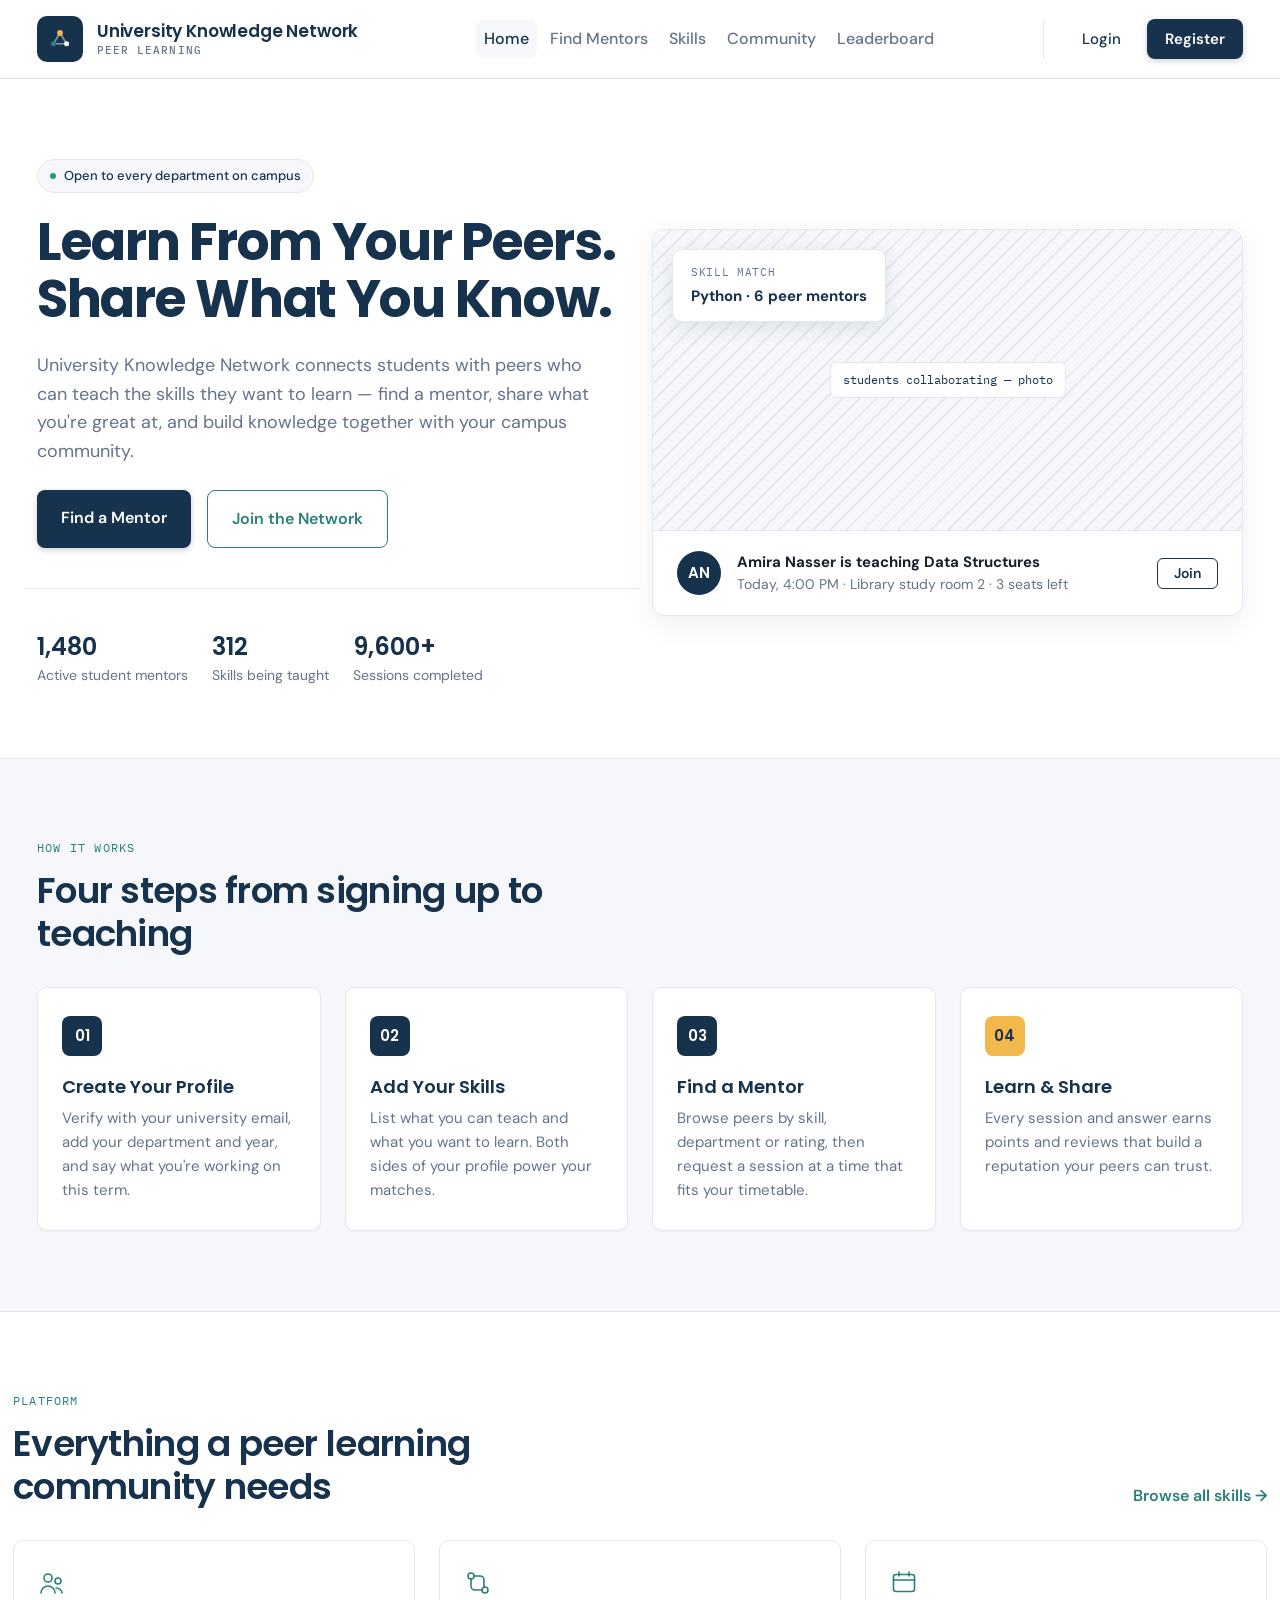
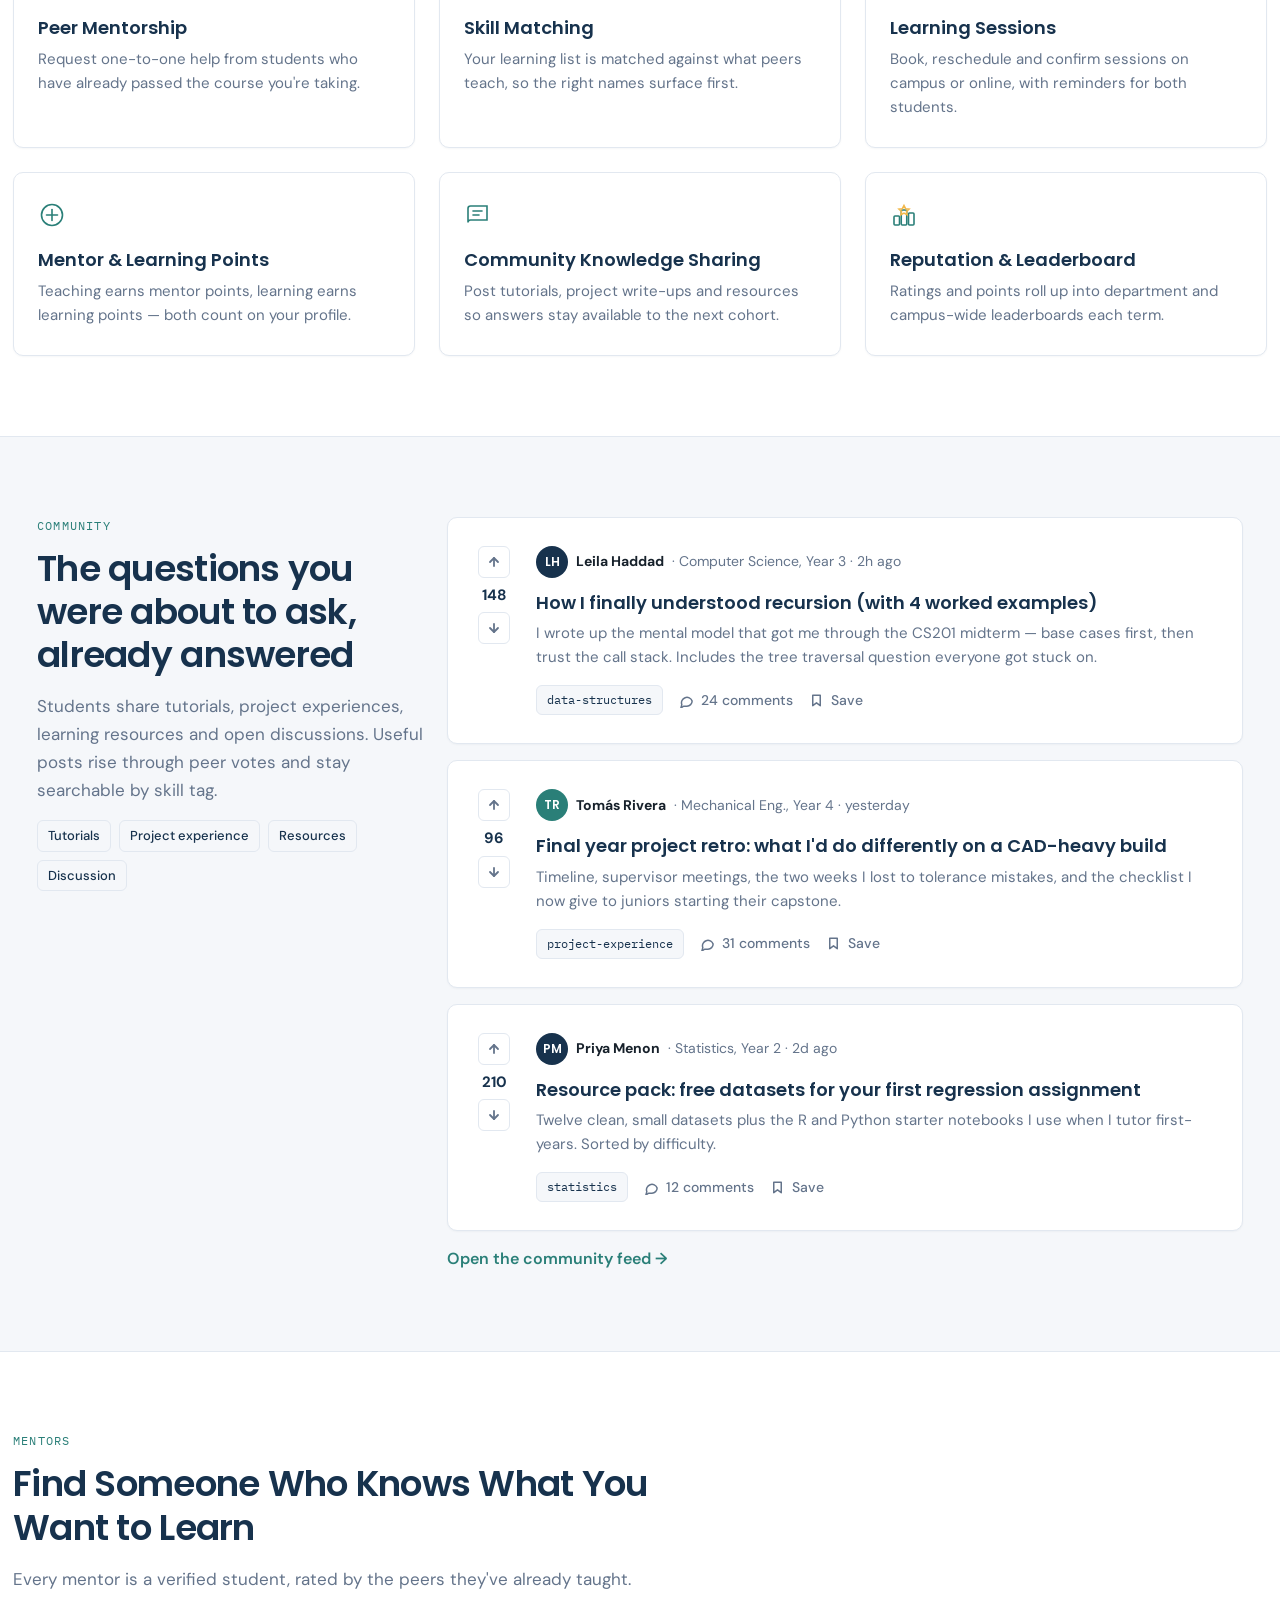
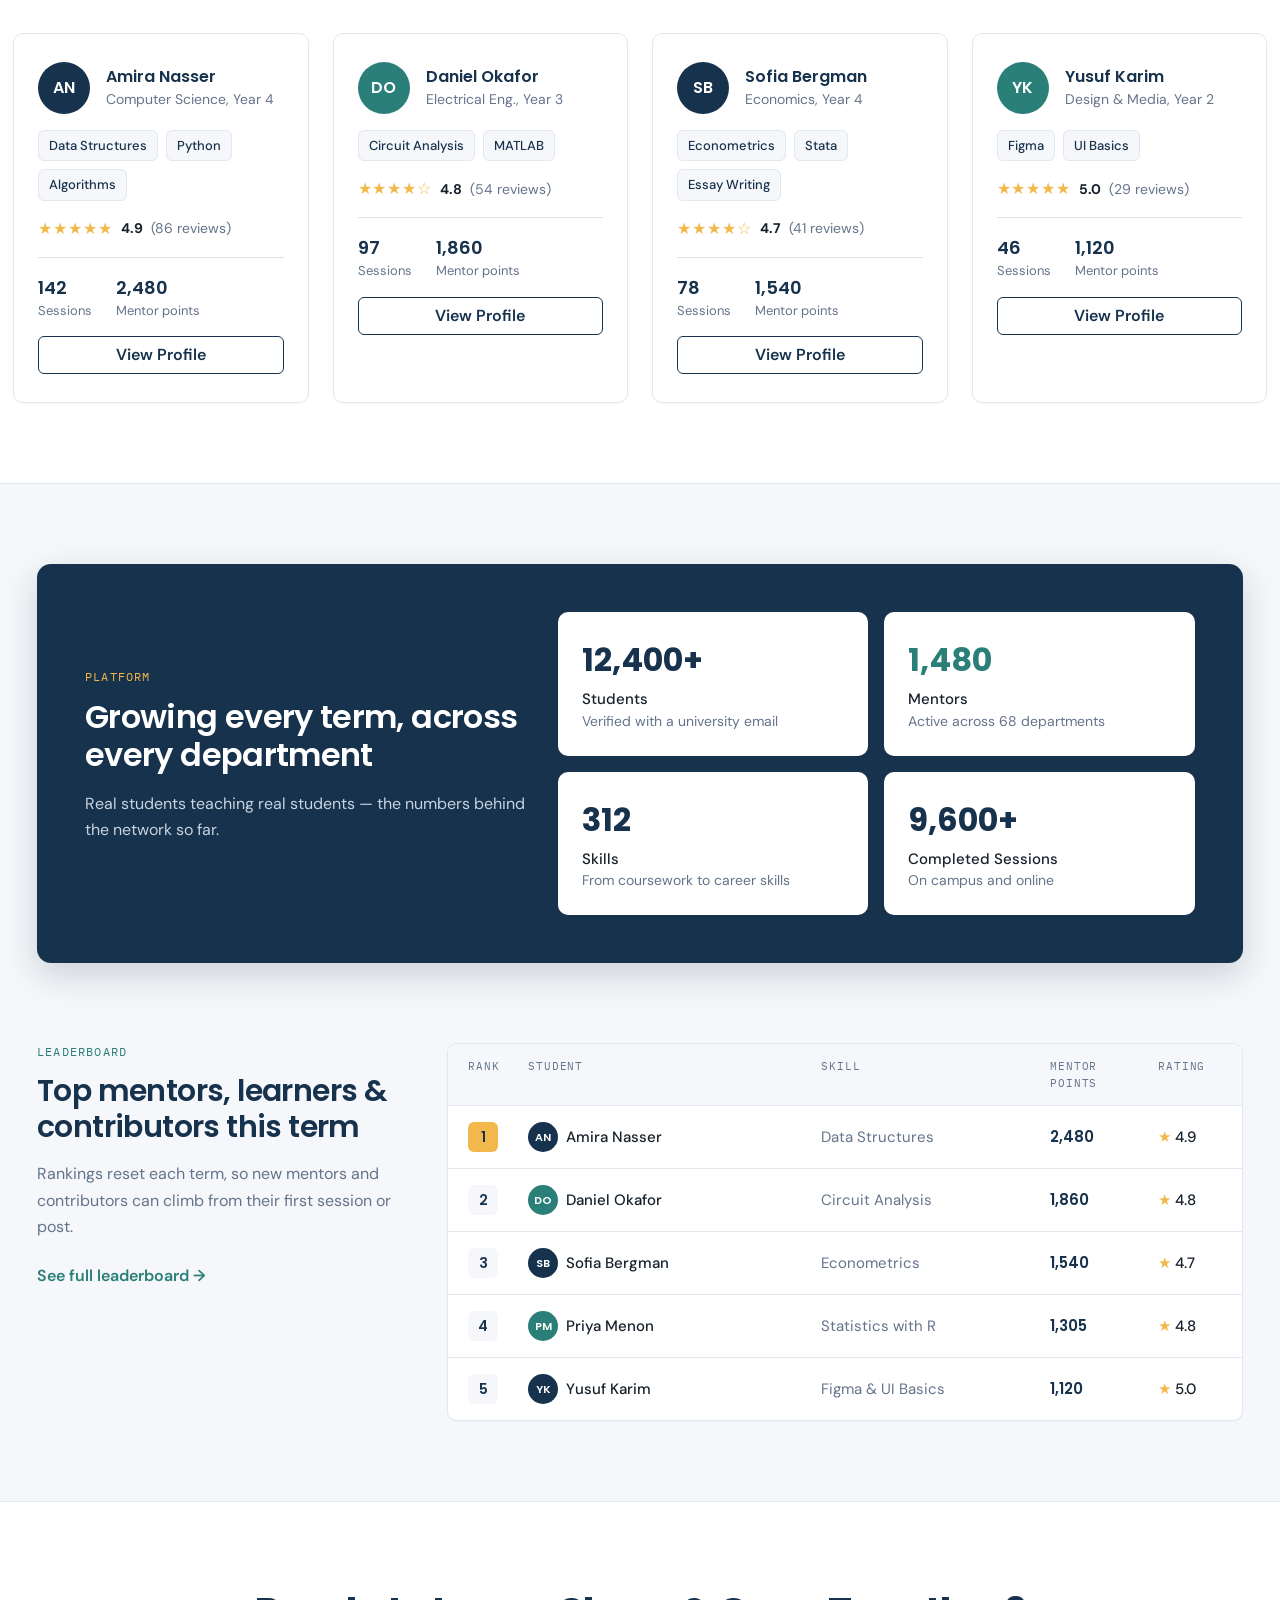
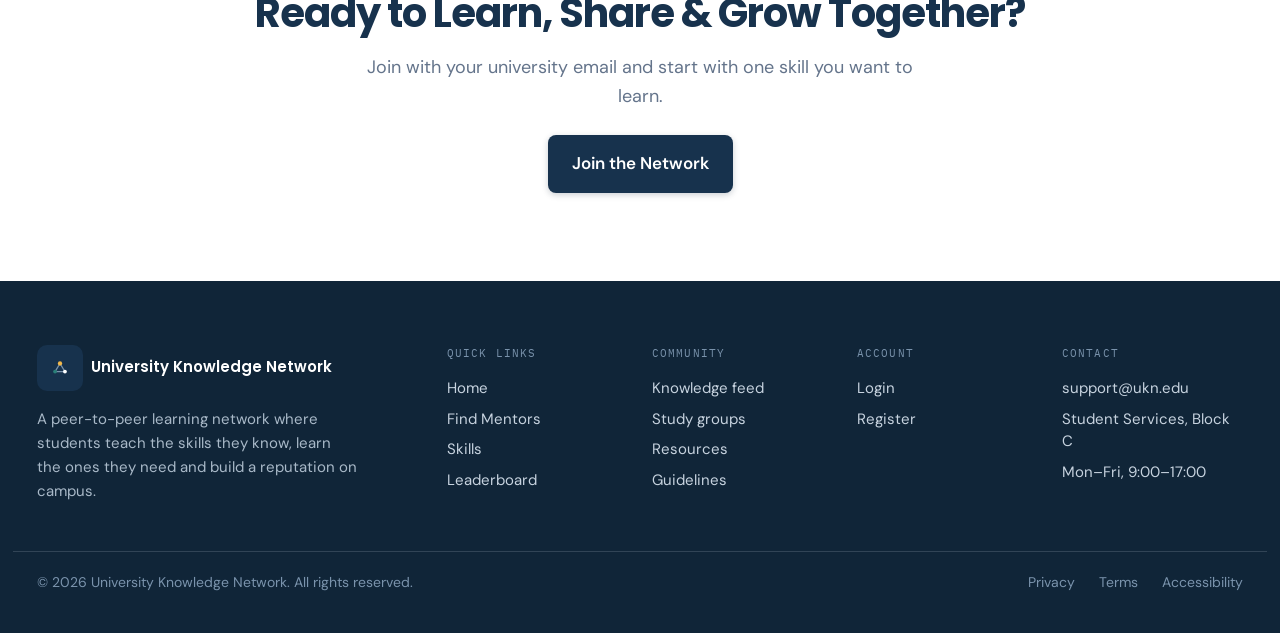
==== commit 4df9430b: "second commit" ====
--- a/index.html
+++ b/index.html
@@ -1,655 +1,47 @@
-<!DOCTYPE html>
+<!doctype html>
 <html lang="en">
-<head>
-<meta charset="UTF-8">
-<meta name="viewport" content="width=device-width, initial-scale=1.0">
-<title>University Knowledge Network | Learn From Your Peers</title>
-<meta name="description" content="University Knowledge Network connects students with peers who can teach the skills they want to learn, while giving everyone a place to share knowledge, build reputation and grow together.">
-
-<!-- Google Fonts -->
-<link rel="preconnect" href="https://fonts.googleapis.com">
-<link rel="preconnect" href="https://fonts.gstatic.com" crossorigin>
-<link href="https://fonts.googleapis.com/css2?family=Poppins:wght@500;600;700&family=DM+Sans:opsz,wght@9..40,400;9..40,500;9..40,700&family=IBM+Plex+Mono:wght@400;500&display=swap" rel="stylesheet">
-
-<!-- Bootstrap 5 -->
-<link href="https://cdn.jsdelivr.net/npm/bootstrap@5.3.3/dist/css/bootstrap.min.css" rel="stylesheet">
-
-<!-- Custom styles -->
-<link rel="stylesheet" href="assets/css/style.css">
-</head>
-<body>
-
-<!-- ============================== NAVBAR ============================== -->
-<nav class="navbar navbar-expand-lg navbar-light bg-white sticky-top border-bottom site-navbar" id="mainNav">
-  <div class="container-custom d-flex align-items-center flex-wrap">
-    <a class="navbar-brand d-flex align-items-center gap-2 me-0" href="#top">
-      <span class="brand-icon">
-        <svg width="20" height="20" viewBox="0 0 20 20" fill="none" stroke-width="1.4">
-          <line x1="10" y1="5" x2="4.5" y2="14" stroke="#7A93AC"></line>
-          <line x1="10" y1="5" x2="15.5" y2="14" stroke="#7A93AC"></line>
-          <line x1="4.5" y1="14" x2="15.5" y2="14" stroke="#7A93AC"></line>
-          <circle cx="10" cy="5" r="2.4" fill="#F2B84B"></circle>
-          <circle cx="4.5" cy="14" r="2.1" fill="#2A7F78"></circle>
-          <circle cx="15.5" cy="14" r="2.1" fill="#FFFFFF"></circle>
-        </svg>
-      </span>
-      <span class="d-flex flex-column lh-1">
-        <span class="brand-title">University Knowledge Network</span>
-        <span class="brand-subtitle">Peer learning</span>
-      </span>
-    </a>
-
-    <button class="navbar-toggler ms-auto" type="button" data-bs-toggle="collapse" data-bs-target="#navMenu" aria-controls="navMenu" aria-expanded="false" aria-label="Toggle navigation">
-      <span class="navbar-toggler-icon"></span>
-    </button>
-
-    <div class="collapse navbar-collapse" id="navMenu">
-      <ul class="navbar-nav mx-lg-auto mt-3 mt-lg-0">
-        <li class="nav-item"><a class="nav-link active" href="#top">Home</a></li>
-        <li class="nav-item"><a class="nav-link" href="#mentors">Find Mentors</a></li>
-        <li class="nav-item"><a class="nav-link" href="#features">Skills</a></li>
-        <li class="nav-item"><a class="nav-link" href="#community">Community</a></li>
-        <li class="nav-item"><a class="nav-link" href="#leaderboard">Leaderboard</a></li>
-      </ul>
-      <div class="d-flex gap-2 mt-3 mt-lg-0 auth-actions">
-        <a href="login.html" class="btn btn-ghost-navy px-3">Login</a>
-        <a href="register.html" class="btn btn-navy px-3">Register</a>
-      </div>
-    </div>
-  </div>
-</nav>
-
-<!-- ============================== HERO ============================== -->
-<section id="top" class="hero-section">
-  <div class="container-custom py-5 py-lg-5">
-    <div class="row align-items-center gy-5" style="padding: 32px 0 24px;">
-      <div class="col-lg-6">
-        <span class="hero-badge">
-          <span class="hero-badge-dot"></span>
-          Open to every department on campus
-        </span>
-        <h1 class="hero-title">Learn From Your Peers. Share What You Know.</h1>
-        <p class="hero-lead">University Knowledge Network connects students with peers who can teach the skills they want to learn — find a mentor, share what you're great at, and build knowledge together with your campus community.</p>
-
-        <div class="d-flex flex-wrap gap-3 mt-4">
-          <a href="#mentors" class="btn btn-navy py-3 px-4">Find a Mentor</a>
-          <a href="register.html" class="btn btn-outline-teal py-3 px-4">Join the Network</a>
-        </div>
-
-        <div class="hero-stats row gx-4 gy-3">
-          <div class="col-4 col-sm-auto">
-            <div class="hero-stat-num">1,480</div>
-            <div class="hero-stat-label">Active student mentors</div>
-          </div>
-          <div class="col-4 col-sm-auto">
-            <div class="hero-stat-num">312</div>
-            <div class="hero-stat-label">Skills being taught</div>
-          </div>
-          <div class="col-4 col-sm-auto">
-            <div class="hero-stat-num">9,600+</div>
-            <div class="hero-stat-label">Sessions completed</div>
-          </div>
-        </div>
-      </div>
-
-      <div class="col-lg-6">
-        <div class="position-relative">
-          <div class="hero-visual-card">
-            <div class="hero-visual-placeholder">
-              <span class="placeholder-tag">students collaborating — photo</span>
-            </div>
-            <div class="hero-visual-footer">
-              <span class="avatar-circle" style="width:44px;height:44px;font-size:15px;">AN</span>
-              <div class="flex-grow-1 min-w-0">
-                <div class="fw-bold" style="font-size:15px;color:#17212B;">Amira Nasser is teaching Data Structures</div>
-                <div style="font-size:14px;color:#64748B;">Today, 4:00 PM &middot; Library study room 2 &middot; 3 seats left</div>
-              </div>
-              <a href="#mentors" class="btn btn-outline-navy-card btn-sm px-3">Join</a>
-            </div>
-          </div>
-          <div class="hero-float-badge d-none d-sm-block">
-            <div class="mono-font" style="font-size:11px;letter-spacing:0.06em;text-transform:uppercase;color:#64748B;">Skill match</div>
-            <div class="mt-1 fw-bold" style="font-size:15px;color:#17324D;">Python &middot; 6 peer mentors</div>
-          </div>
-        </div>
-      </div>
-    </div>
-  </div>
-</section>
-
-<!-- ============================== HOW IT WORKS ============================== -->
-<section class="section-py">
-  <div class="container-custom">
-    <div style="max-width:640px;">
-      <div class="section-eyebrow">How it works</div>
-      <h2 class="section-title">Four steps from signing up to teaching</h2>
-    </div>
-
-    <div class="row g-4 mt-2">
-      <div class="col-sm-6 col-lg-3">
-        <div class="step-card">
-          <div class="step-number">01</div>
-          <h3 class="card-heading">Create Your Profile</h3>
-          <p class="card-text-muted">Verify with your university email, add your department and year, and say what you're working on this term.</p>
-        </div>
-      </div>
-      <div class="col-sm-6 col-lg-3">
-        <div class="step-card">
-          <div class="step-number">02</div>
-          <h3 class="card-heading">Add Your Skills</h3>
-          <p class="card-text-muted">List what you can teach and what you want to learn. Both sides of your profile power your matches.</p>
-        </div>
-      </div>
-      <div class="col-sm-6 col-lg-3">
-        <div class="step-card">
-          <div class="step-number">03</div>
-          <h3 class="card-heading">Find a Mentor</h3>
-          <p class="card-text-muted">Browse peers by skill, department or rating, then request a session at a time that fits your timetable.</p>
-        </div>
-      </div>
-      <div class="col-sm-6 col-lg-3">
-        <div class="step-card">
-          <div class="step-number step-accent">04</div>
-          <h3 class="card-heading">Learn &amp; Share</h3>
-          <p class="card-text-muted">Every session and answer earns points and reviews that build a reputation your peers can trust.</p>
-        </div>
-      </div>
-    </div>
-  </div>
-</section>
-
-<!-- ============================== CORE FEATURES ============================== -->
-<section id="features" class="bg-white border-top border-bottom" style="border-color:#E2E8F0 !important;">
-  <div class="container-custom section-py">
-    <div class="d-flex flex-wrap align-items-end justify-content-between gap-3">
-      <div style="max-width:620px;">
-        <div class="section-eyebrow">Platform</div>
-        <h2 class="section-title">Everything a peer learning community needs</h2>
-      </div>
-      <a href="#mentors" class="fw-semibold">Browse all skills &rarr;</a>
-    </div>
-
-    <div class="row g-4 mt-2">
-      <div class="col-md-6 col-lg-4">
-        <div class="feature-card">
-          <svg width="28" height="28" viewBox="0 0 28 28" fill="none" stroke="#2A7F78" stroke-width="1.6" stroke-linecap="round">
-            <circle cx="10" cy="9" r="4"></circle>
-            <circle cx="20" cy="12" r="3"></circle>
-            <path d="M3 24c0-4 3.2-7 7-7s7 3 7 7"></path>
-            <path d="M18 19c3 0 6 2 6 5"></path>
-          </svg>
-          <h3 class="card-heading">Peer Mentorship</h3>
-          <p class="card-text-muted">Request one-to-one help from students who have already passed the course you're taking.</p>
-        </div>
-      </div>
-      <div class="col-md-6 col-lg-4">
-        <div class="feature-card">
-          <svg width="28" height="28" viewBox="0 0 28 28" fill="none" stroke="#2A7F78" stroke-width="1.6" stroke-linecap="round">
-            <circle cx="7" cy="7" r="3"></circle>
-            <circle cx="21" cy="21" r="3"></circle>
-            <path d="M10 7h6a4 4 0 0 1 4 4v7"></path>
-            <path d="M7 10v7a4 4 0 0 0 4 4h7"></path>
-          </svg>
-          <h3 class="card-heading">Skill Matching</h3>
-          <p class="card-text-muted">Your learning list is matched against what peers teach, so the right names surface first.</p>
-        </div>
-      </div>
-      <div class="col-md-6 col-lg-4">
-        <div class="feature-card">
-          <svg width="28" height="28" viewBox="0 0 28 28" fill="none" stroke="#2A7F78" stroke-width="1.6" stroke-linecap="round">
-            <rect x="3.5" y="5.5" width="21" height="17" rx="2.5"></rect>
-            <line x1="3.5" y1="11" x2="24.5" y2="11"></line>
-            <line x1="9" y1="3" x2="9" y2="7"></line>
-            <line x1="19" y1="3" x2="19" y2="7"></line>
-          </svg>
-          <h3 class="card-heading">Learning Sessions</h3>
-          <p class="card-text-muted">Book, reschedule and confirm sessions on campus or online, with reminders for both students.</p>
-        </div>
-      </div>
-      <div class="col-md-6 col-lg-4">
-        <div class="feature-card">
-          <svg width="28" height="28" viewBox="0 0 28 28" fill="none" stroke="#2A7F78" stroke-width="1.6" stroke-linecap="round">
-            <circle cx="14" cy="14" r="10.5"></circle>
-            <path d="M14 8.5v11"></path>
-            <path d="M8.5 14h11"></path>
-          </svg>
-          <h3 class="card-heading">Mentor &amp; Learning Points</h3>
-          <p class="card-text-muted">Teaching earns mentor points, learning earns learning points — both count on your profile.</p>
-        </div>
-      </div>
-      <div class="col-md-6 col-lg-4">
-        <div class="feature-card">
-          <svg width="28" height="28" viewBox="0 0 28 28" fill="none" stroke="#2A7F78" stroke-width="1.6" stroke-linecap="round">
-            <path d="M4 7.5A2.5 2.5 0 0 1 6.5 5H23v14H6.5A2.5 2.5 0 0 0 4 21.5z"></path>
-            <line x1="9" y1="10" x2="18" y2="10"></line>
-            <line x1="9" y1="14" x2="15" y2="14"></line>
-          </svg>
-          <h3 class="card-heading">Community Knowledge Sharing</h3>
-          <p class="card-text-muted">Post tutorials, project write-ups and resources so answers stay available to the next cohort.</p>
-        </div>
-      </div>
-      <div class="col-md-6 col-lg-4">
-        <div class="feature-card">
-          <svg width="28" height="28" viewBox="0 0 28 28" fill="none" stroke="#2A7F78" stroke-width="1.6" stroke-linecap="round">
-            <rect x="4" y="15" width="5.5" height="9" rx="1"></rect>
-            <rect x="11.25" y="9" width="5.5" height="15" rx="1"></rect>
-            <rect x="18.5" y="12" width="5.5" height="12" rx="1"></rect>
-            <path d="M14 4.5l1.6 3.2 3.4.4-2.5 2.3.6 3.4-3.1-1.7-3.1 1.7.6-3.4L9 8.1l3.4-.4z" stroke="#F2B84B"></path>
-          </svg>
-          <h3 class="card-heading">Reputation &amp; Leaderboard</h3>
-          <p class="card-text-muted">Ratings and points roll up into department and campus-wide leaderboards each term.</p>
-        </div>
-      </div>
-    </div>
-  </div>
-</section>
-
-<!-- ============================== COMMUNITY PREVIEW ============================== -->
-<section id="community" class="section-py">
-  <div class="container-custom">
-    <div class="row g-4">
-      <div class="col-lg-4">
-        <div class="section-eyebrow">Community</div>
-        <h2 class="section-title">The questions you were about to ask, already answered</h2>
-        <p class="mt-3" style="font-size:17px;line-height:1.65;color:#64748B;">Students share tutorials, project experiences, learning resources and open discussions. Useful posts rise through peer votes and stay searchable by skill tag.</p>
-        <div class="d-flex flex-wrap gap-2 mt-3">
-          <span class="skill-chip">Tutorials</span>
-          <span class="skill-chip">Project experience</span>
-          <span class="skill-chip">Resources</span>
-          <span class="skill-chip">Discussion</span>
-        </div>
-      </div>
-
-      <div class="col-lg-8 d-flex flex-column gap-3">
-
-        <article class="post-card">
-          <div class="vote-col">
-            <button class="vote-btn" type="button" aria-label="Upvote this post">
-              <svg width="14" height="14" viewBox="0 0 14 14" fill="none" stroke="currentColor" stroke-width="1.8" stroke-linecap="round" stroke-linejoin="round"><path d="M7 11V3"></path><path d="M3 7l4-4 4 4"></path></svg>
-            </button>
-            <span class="vote-score">148</span>
-            <button class="vote-btn" type="button" aria-label="Downvote this post">
-              <svg width="14" height="14" viewBox="0 0 14 14" fill="none" stroke="currentColor" stroke-width="1.8" stroke-linecap="round" stroke-linejoin="round"><path d="M7 3v8"></path><path d="M3 7l4 4 4-4"></path></svg>
-            </button>
-          </div>
-          <div class="flex-grow-1 min-w-0">
-            <div class="d-flex align-items-center gap-2 flex-wrap">
-              <span class="avatar-circle" style="width:32px;height:32px;font-size:12px;background:#17324D;">LH</span>
-              <span class="fw-bold" style="font-size:14px;color:#17212B;">Leila Haddad</span>
-              <span style="font-size:14px;color:#64748B;">&middot; Computer Science, Year 3 &middot; 2h ago</span>
-            </div>
-            <h3 class="card-heading" style="margin-top:14px;">How I finally understood recursion (with 4 worked examples)</h3>
-            <p class="card-text-muted">I wrote up the mental model that got me through the CS201 midterm — base cases first, then trust the call stack. Includes the tree traversal question everyone got stuck on.</p>
-            <div class="d-flex flex-wrap align-items-center gap-3 mt-3">
-              <span class="post-tag">data-structures</span>
-              <span class="post-meta-link">
-                <svg width="15" height="15" viewBox="0 0 16 16" fill="none" stroke="currentColor" stroke-width="1.6" stroke-linecap="round"><path d="M14 8.5a5.5 5.5 0 0 1-5.5 5.5H5l-3 2 1-3.5A5.5 5.5 0 1 1 14 8.5z"></path></svg>
-                24 comments
-              </span>
-              <span class="post-meta-link">
-                <svg width="15" height="15" viewBox="0 0 16 16" fill="none" stroke="currentColor" stroke-width="1.6" stroke-linecap="round" stroke-linejoin="round"><path d="M4 2.5h8v11l-4-3-4 3z"></path></svg>
-                Save
-              </span>
-            </div>
-          </div>
-        </article>
-
-        <article class="post-card">
-          <div class="vote-col">
-            <button class="vote-btn" type="button" aria-label="Upvote this post">
-              <svg width="14" height="14" viewBox="0 0 14 14" fill="none" stroke="currentColor" stroke-width="1.8" stroke-linecap="round" stroke-linejoin="round"><path d="M7 11V3"></path><path d="M3 7l4-4 4 4"></path></svg>
-            </button>
-            <span class="vote-score">96</span>
-            <button class="vote-btn" type="button" aria-label="Downvote this post">
-              <svg width="14" height="14" viewBox="0 0 14 14" fill="none" stroke="currentColor" stroke-width="1.8" stroke-linecap="round" stroke-linejoin="round"><path d="M7 3v8"></path><path d="M3 7l4 4 4-4"></path></svg>
-            </button>
-          </div>
-          <div class="flex-grow-1 min-w-0">
-            <div class="d-flex align-items-center gap-2 flex-wrap">
-              <span class="avatar-circle" style="width:32px;height:32px;font-size:12px;background:#2A7F78;">TR</span>
-              <span class="fw-bold" style="font-size:14px;color:#17212B;">Tomás Rivera</span>
-              <span style="font-size:14px;color:#64748B;">&middot; Mechanical Eng., Year 4 &middot; yesterday</span>
-            </div>
-            <h3 class="card-heading" style="margin-top:14px;">Final year project retro: what I'd do differently on a CAD-heavy build</h3>
-            <p class="card-text-muted">Timeline, supervisor meetings, the two weeks I lost to tolerance mistakes, and the checklist I now give to juniors starting their capstone.</p>
-            <div class="d-flex flex-wrap align-items-center gap-3 mt-3">
-              <span class="post-tag">project-experience</span>
-              <span class="post-meta-link">
-                <svg width="15" height="15" viewBox="0 0 16 16" fill="none" stroke="currentColor" stroke-width="1.6" stroke-linecap="round"><path d="M14 8.5a5.5 5.5 0 0 1-5.5 5.5H5l-3 2 1-3.5A5.5 5.5 0 1 1 14 8.5z"></path></svg>
-                31 comments
-              </span>
-              <span class="post-meta-link">
-                <svg width="15" height="15" viewBox="0 0 16 16" fill="none" stroke="currentColor" stroke-width="1.6" stroke-linecap="round" stroke-linejoin="round"><path d="M4 2.5h8v11l-4-3-4 3z"></path></svg>
-                Save
-              </span>
-            </div>
-          </div>
-        </article>
-
-        <article class="post-card">
-          <div class="vote-col">
-            <button class="vote-btn" type="button" aria-label="Upvote this post">
-              <svg width="14" height="14" viewBox="0 0 14 14" fill="none" stroke="currentColor" stroke-width="1.8" stroke-linecap="round" stroke-linejoin="round"><path d="M7 11V3"></path><path d="M3 7l4-4 4 4"></path></svg>
-            </button>
-            <span class="vote-score">210</span>
-            <button class="vote-btn" type="button" aria-label="Downvote this post">
-              <svg width="14" height="14" viewBox="0 0 14 14" fill="none" stroke="currentColor" stroke-width="1.8" stroke-linecap="round" stroke-linejoin="round"><path d="M7 3v8"></path><path d="M3 7l4 4 4-4"></path></svg>
-            </button>
-          </div>
-          <div class="flex-grow-1 min-w-0">
-            <div class="d-flex align-items-center gap-2 flex-wrap">
-              <span class="avatar-circle" style="width:32px;height:32px;font-size:12px;background:#17324D;">PM</span>
-              <span class="fw-bold" style="font-size:14px;color:#17212B;">Priya Menon</span>
-              <span style="font-size:14px;color:#64748B;">&middot; Statistics, Year 2 &middot; 2d ago</span>
-            </div>
-            <h3 class="card-heading" style="margin-top:14px;">Resource pack: free datasets for your first regression assignment</h3>
-            <p class="card-text-muted">Twelve clean, small datasets plus the R and Python starter notebooks I use when I tutor first-years. Sorted by difficulty.</p>
-            <div class="d-flex flex-wrap align-items-center gap-3 mt-3">
-              <span class="post-tag">statistics</span>
-              <span class="post-meta-link">
-                <svg width="15" height="15" viewBox="0 0 16 16" fill="none" stroke="currentColor" stroke-width="1.6" stroke-linecap="round"><path d="M14 8.5a5.5 5.5 0 0 1-5.5 5.5H5l-3 2 1-3.5A5.5 5.5 0 1 1 14 8.5z"></path></svg>
-                12 comments
-              </span>
-              <span class="post-meta-link">
-                <svg width="15" height="15" viewBox="0 0 16 16" fill="none" stroke="currentColor" stroke-width="1.6" stroke-linecap="round" stroke-linejoin="round"><path d="M4 2.5h8v11l-4-3-4 3z"></path></svg>
-                Save
-              </span>
-            </div>
-          </div>
-        </article>
-
-        <a href="#community" class="fw-semibold align-self-start">Open the community feed &rarr;</a>
-      </div>
-    </div>
-  </div>
-</section>
-
-<!-- ============================== MENTOR PREVIEW ============================== -->
-<section id="mentors" class="bg-white border-top border-bottom" style="border-color:#E2E8F0 !important;">
-  <div class="container-custom section-py">
-    <div style="max-width:700px;">
-      <div class="section-eyebrow">Mentors</div>
-      <h2 class="section-title">Find Someone Who Knows What You Want to Learn</h2>
-      <p class="mt-3" style="font-size:17px;line-height:1.65;color:#64748B;">Every mentor is a verified student, rated by the peers they've already taught.</p>
-    </div>
-
-    <div class="row g-4 mt-2">
-      <div class="col-sm-6 col-lg-3">
-        <div class="mentor-card d-flex flex-column">
-          <div class="d-flex align-items-center gap-3">
-            <span class="mentor-avatar" style="background:#17324D;">AN</span>
-            <div class="min-w-0">
-              <div class="heading-font fw-semibold" style="font-size:16px;color:#17324D;">Amira Nasser</div>
-              <div style="font-size:14px;color:#64748B;">Computer Science, Year 4</div>
-            </div>
-          </div>
-          <div class="d-flex flex-wrap gap-2 mt-3">
-            <span class="skill-chip">Data Structures</span>
-            <span class="skill-chip">Python</span>
-            <span class="skill-chip">Algorithms</span>
-          </div>
-          <div class="d-flex align-items-center gap-2 mt-3">
-            <span class="mentor-rating-star">&#9733;&#9733;&#9733;&#9733;&#9733;</span>
-            <span class="fw-bold" style="font-size:14px;color:#17212B;">4.9</span>
-            <span style="font-size:14px;color:#64748B;">(86 reviews)</span>
-          </div>
-          <div class="d-flex gap-4 mt-3 pt-3 border-top">
-            <div>
-              <div class="heading-font fw-semibold" style="font-size:18px;color:#17324D;">142</div>
-              <div style="font-size:13px;color:#64748B;">Sessions</div>
-            </div>
-            <div>
-              <div class="heading-font fw-semibold" style="font-size:18px;color:#17324D;">2,480</div>
-              <div style="font-size:13px;color:#64748B;">Mentor points</div>
-            </div>
-          </div>
-          <a href="#mentors" class="btn btn-outline-navy-card w-100 mt-3">View Profile</a>
-        </div>
-      </div>
-
-      <div class="col-sm-6 col-lg-3">
-        <div class="mentor-card d-flex flex-column">
-          <div class="d-flex align-items-center gap-3">
-            <span class="mentor-avatar" style="background:#2A7F78;">DO</span>
-            <div class="min-w-0">
-              <div class="heading-font fw-semibold" style="font-size:16px;color:#17324D;">Daniel Okafor</div>
-              <div style="font-size:14px;color:#64748B;">Electrical Eng., Year 3</div>
-            </div>
-          </div>
-          <div class="d-flex flex-wrap gap-2 mt-3">
-            <span class="skill-chip">Circuit Analysis</span>
-            <span class="skill-chip">MATLAB</span>
-          </div>
-          <div class="d-flex align-items-center gap-2 mt-3">
-            <span class="mentor-rating-star">&#9733;&#9733;&#9733;&#9733;&#9734;</span>
-            <span class="fw-bold" style="font-size:14px;color:#17212B;">4.8</span>
-            <span style="font-size:14px;color:#64748B;">(54 reviews)</span>
-          </div>
-          <div class="d-flex gap-4 mt-3 pt-3 border-top">
-            <div>
-              <div class="heading-font fw-semibold" style="font-size:18px;color:#17324D;">97</div>
-              <div style="font-size:13px;color:#64748B;">Sessions</div>
-            </div>
-            <div>
-              <div class="heading-font fw-semibold" style="font-size:18px;color:#17324D;">1,860</div>
-              <div style="font-size:13px;color:#64748B;">Mentor points</div>
-            </div>
-          </div>
-          <a href="#mentors" class="btn btn-outline-navy-card w-100 mt-3">View Profile</a>
-        </div>
-      </div>
-
-      <div class="col-sm-6 col-lg-3">
-        <div class="mentor-card d-flex flex-column">
-          <div class="d-flex align-items-center gap-3">
-            <span class="mentor-avatar" style="background:#17324D;">SB</span>
-            <div class="min-w-0">
-              <div class="heading-font fw-semibold" style="font-size:16px;color:#17324D;">Sofia Bergman</div>
-              <div style="font-size:14px;color:#64748B;">Economics, Year 4</div>
-            </div>
-          </div>
-          <div class="d-flex flex-wrap gap-2 mt-3">
-            <span class="skill-chip">Econometrics</span>
-            <span class="skill-chip">Stata</span>
-            <span class="skill-chip">Essay Writing</span>
-          </div>
-          <div class="d-flex align-items-center gap-2 mt-3">
-            <span class="mentor-rating-star">&#9733;&#9733;&#9733;&#9733;&#9734;</span>
-            <span class="fw-bold" style="font-size:14px;color:#17212B;">4.7</span>
-            <span style="font-size:14px;color:#64748B;">(41 reviews)</span>
-          </div>
-          <div class="d-flex gap-4 mt-3 pt-3 border-top">
-            <div>
-              <div class="heading-font fw-semibold" style="font-size:18px;color:#17324D;">78</div>
-              <div style="font-size:13px;color:#64748B;">Sessions</div>
-            </div>
-            <div>
-              <div class="heading-font fw-semibold" style="font-size:18px;color:#17324D;">1,540</div>
-              <div style="font-size:13px;color:#64748B;">Mentor points</div>
-            </div>
-          </div>
-          <a href="#mentors" class="btn btn-outline-navy-card w-100 mt-3">View Profile</a>
-        </div>
-      </div>
-
-      <div class="col-sm-6 col-lg-3">
-        <div class="mentor-card d-flex flex-column">
-          <div class="d-flex align-items-center gap-3">
-            <span class="mentor-avatar" style="background:#2A7F78;">YK</span>
-            <div class="min-w-0">
-              <div class="heading-font fw-semibold" style="font-size:16px;color:#17324D;">Yusuf Karim</div>
-              <div style="font-size:14px;color:#64748B;">Design &amp; Media, Year 2</div>
-            </div>
-          </div>
-          <div class="d-flex flex-wrap gap-2 mt-3">
-            <span class="skill-chip">Figma</span>
-            <span class="skill-chip">UI Basics</span>
-          </div>
-          <div class="d-flex align-items-center gap-2 mt-3">
-            <span class="mentor-rating-star">&#9733;&#9733;&#9733;&#9733;&#9733;</span>
-            <span class="fw-bold" style="font-size:14px;color:#17212B;">5.0</span>
-            <span style="font-size:14px;color:#64748B;">(29 reviews)</span>
-          </div>
-          <div class="d-flex gap-4 mt-3 pt-3 border-top">
-            <div>
-              <div class="heading-font fw-semibold" style="font-size:18px;color:#17324D;">46</div>
-              <div style="font-size:13px;color:#64748B;">Sessions</div>
-            </div>
-            <div>
-              <div class="heading-font fw-semibold" style="font-size:18px;color:#17324D;">1,120</div>
-              <div style="font-size:13px;color:#64748B;">Mentor points</div>
-            </div>
-          </div>
-          <a href="#mentors" class="btn btn-outline-navy-card w-100 mt-3">View Profile</a>
-        </div>
-      </div>
-    </div>
-  </div>
-</section>
-
-<!-- ============================== STATISTICS ============================== -->
-<section class="section-py">
-  <div class="container-custom">
-    <div class="stats-band">
-      <div class="row g-4 align-items-center">
-        <div class="col-lg-5">
-          <div class="section-eyebrow-light">Platform</div>
-          <h2 class="heading-font fw-semibold" style="margin:12px 0 0;font-size:32px;line-height:1.2;letter-spacing:-0.02em;color:#FFFFFF;">Growing every term, across every department</h2>
-          <p class="mt-3" style="font-size:16px;line-height:1.65;color:#C7D3DF;">Real students teaching real students — the numbers behind the network so far.</p>
-        </div>
-        <div class="col-lg-7">
-          <div class="row g-3 row-cols-2">
-            <div class="col">
-              <div class="stats-tile">
-                <div class="stats-tile-num">12,400+</div>
-                <div class="stats-tile-label">Students</div>
-                <div class="stats-tile-sub">Verified with a university email</div>
-              </div>
-            </div>
-            <div class="col">
-              <div class="stats-tile">
-                <div class="stats-tile-num" style="color:#2A7F78;">1,480</div>
-                <div class="stats-tile-label">Mentors</div>
-                <div class="stats-tile-sub">Active across 68 departments</div>
-              </div>
-            </div>
-            <div class="col">
-              <div class="stats-tile">
-                <div class="stats-tile-num">312</div>
-                <div class="stats-tile-label">Skills</div>
-                <div class="stats-tile-sub">From coursework to career skills</div>
-              </div>
-            </div>
-            <div class="col">
-              <div class="stats-tile">
-                <div class="stats-tile-num">9,600+</div>
-                <div class="stats-tile-label">Completed Sessions</div>
-                <div class="stats-tile-sub">On campus and online</div>
-              </div>
-            </div>
-          </div>
-        </div>
-      </div>
-    </div>
-  </div>
-</section>
-
-<!-- ============================== LEADERBOARD PREVIEW ============================== -->
-<section id="leaderboard" class="section-py pt-0">
-  <div class="container-custom">
-    <div class="row g-4 align-items-start">
-      <div class="col-lg-4">
-        <div class="section-eyebrow">Leaderboard</div>
-        <h2 class="heading-font fw-semibold" style="margin:12px 0 0;font-size:30px;line-height:1.2;letter-spacing:-0.02em;color:#17324D;">Top mentors, learners &amp; contributors this term</h2>
-        <p class="mt-3" style="font-size:16px;line-height:1.65;color:#64748B;">Rankings reset each term, so new mentors and contributors can climb from their first session or post.</p>
-        <a href="#leaderboard" class="d-inline-block mt-2 fw-semibold">See full leaderboard &rarr;</a>
-      </div>
-
-      <div class="col-lg-8">
-        <div class="leaderboard-panel">
-          <div class="leaderboard-head">
-            <span>Rank</span><span>Student</span><span>Skill</span><span>Mentor points</span><span>Rating</span>
-          </div>
-
-          <div class="leaderboard-row">
-            <span class="rank-badge rank-first">1</span>
-            <span class="d-flex align-items-center gap-2 min-w-0">
-              <span class="leaderboard-name-avatar" style="background:#17324D;">AN</span>
-              <span style="font-size:15px;font-weight:500;color:#17212B;">Amira Nasser</span>
-            </span>
-            <span style="font-size:15px;color:#64748B;">Data Structures</span>
-            <span class="heading-font fw-semibold" style="font-size:15px;color:#17324D;">2,480</span>
-            <span class="d-flex align-items-center gap-1" style="font-size:15px;font-weight:500;color:#17212B;"><span style="color:#F2B84B;">&#9733;</span>4.9</span>
-          </div>
-
-          <div class="leaderboard-row">
-            <span class="rank-badge">2</span>
-            <span class="d-flex align-items-center gap-2 min-w-0">
-              <span class="leaderboard-name-avatar" style="background:#2A7F78;">DO</span>
-              <span style="font-size:15px;font-weight:500;color:#17212B;">Daniel Okafor</span>
-            </span>
-            <span style="font-size:15px;color:#64748B;">Circuit Analysis</span>
-            <span class="heading-font fw-semibold" style="font-size:15px;color:#17324D;">1,860</span>
-            <span class="d-flex align-items-center gap-1" style="font-size:15px;font-weight:500;color:#17212B;"><span style="color:#F2B84B;">&#9733;</span>4.8</span>
-          </div>
-
-          <div class="leaderboard-row">
-            <span class="rank-badge">3</span>
-            <span class="d-flex align-items-center gap-2 min-w-0">
-              <span class="leaderboard-name-avatar" style="background:#17324D;">SB</span>
-              <span style="font-size:15px;font-weight:500;color:#17212B;">Sofia Bergman</span>
-            </span>
-            <span style="font-size:15px;color:#64748B;">Econometrics</span>
-            <span class="heading-font fw-semibold" style="font-size:15px;color:#17324D;">1,540</span>
-            <span class="d-flex align-items-center gap-1" style="font-size:15px;font-weight:500;color:#17212B;"><span style="color:#F2B84B;">&#9733;</span>4.7</span>
-          </div>
-
-          <div class="leaderboard-row">
-            <span class="rank-badge">4</span>
-            <span class="d-flex align-items-center gap-2 min-w-0">
-              <span class="leaderboard-name-avatar" style="background:#2A7F78;">PM</span>
-              <span style="font-size:15px;font-weight:500;color:#17212B;">Priya Menon</span>
-            </span>
-            <span style="font-size:15px;color:#64748B;">Statistics with R</span>
-            <span class="heading-font fw-semibold" style="font-size:15px;color:#17324D;">1,305</span>
-            <span class="d-flex align-items-center gap-1" style="font-size:15px;font-weight:500;color:#17212B;"><span style="color:#F2B84B;">&#9733;</span>4.8</span>
-          </div>
-
-          <div class="leaderboard-row">
-            <span class="rank-badge">5</span>
-            <span class="d-flex align-items-center gap-2 min-w-0">
-              <span class="leaderboard-name-avatar" style="background:#17324D;">YK</span>
-              <span style="font-size:15px;font-weight:500;color:#17212B;">Yusuf Karim</span>
-            </span>
-            <span style="font-size:15px;color:#64748B;">Figma &amp; UI Basics</span>
-            <span class="heading-font fw-semibold" style="font-size:15px;color:#17324D;">1,120</span>
-            <span class="d-flex align-items-center gap-1" style="font-size:15px;font-weight:500;color:#17212B;"><span style="color:#F2B84B;">&#9733;</span>5.0</span>
-          </div>
-        </div>
-      </div>
-    </div>
-  </div>
-</section>
-
-<!-- ============================== FINAL CTA ============================== -->
-<section class="final-cta-section">
-  <div class="container-custom text-center" style="padding:88px 24px;">
-    <h2 class="final-cta-title">Ready to Learn, Share &amp; Grow Together?</h2>
-    <p class="mx-auto mt-3" style="max-width:560px;font-size:18px;line-height:1.6;color:#64748B;">Join with your university email and start with one skill you want to learn.</p>
-    <div class="mt-4 d-flex justify-content-center">
-      <a href="register.html" class="btn btn-navy py-3 px-4" style="font-size:17px;">Join the Network</a>
-    </div>
-  </div>
-</section>
-
-<!-- ============================== FOOTER ============================== -->
-<footer class="site-footer">
-  <div class="container-custom" style="padding:64px 24px 32px;">
-    <div class="row g-4">
-      <div class="col-md-6 col-lg-4">
-        <div class="d-flex align-items-center gap-2">
+  <head>
+    <meta charset="UTF-8" />
+    <meta name="viewport" content="width=device-width, initial-scale=1.0" />
+    <title>University Knowledge Network | Learn From Your Peers</title>
+    <meta
+      name="description"
+      content="University Knowledge Network connects students with peers who can teach the skills they want to learn, while giving everyone a place to share knowledge, build reputation and grow together."
+    />
+
+    <!-- Google Fonts -->
+    <link rel="preconnect" href="https://fonts.googleapis.com" />
+    <link rel="preconnect" href="https://fonts.gstatic.com" crossorigin />
+    <link
+      href="https://fonts.googleapis.com/css2?family=Poppins:wght@500;600;700&family=DM+Sans:opsz,wght@9..40,400;9..40,500;9..40,700&family=IBM+Plex+Mono:wght@400;500&display=swap"
+      rel="stylesheet"
+    />
+
+    <!-- Bootstrap 5 -->
+    <link
+      href="https://cdn.jsdelivr.net/npm/bootstrap@5.3.3/dist/css/bootstrap.min.css"
+      rel="stylesheet"
+    />
+
+    <!-- Custom styles -->
+    <link rel="stylesheet" href="assets/css/style.css" />
+  </head>
+  <body>
+    <!-- ============================== NAVBAR ============================== -->
+    <nav
+      class="navbar navbar-expand-lg navbar-light bg-white sticky-top border-bottom site-navbar justify-content-between"
+      id="mainNav"
+    >
+      <div class="container-custom d-flex align-items-center flex-wrap">
+        <a class="navbar-brand" href="#top">
           <span class="brand-icon">
-            <svg width="18" height="18" viewBox="0 0 20 20" fill="none" stroke-width="1.4">
+            <svg
+              width="24"
+              height="24"
+              viewBox="0 0 20 20"
+              fill="none"
+              stroke-width="1.4"
+            >
               <line x1="10" y1="5" x2="4.5" y2="14" stroke="#7A93AC"></line>
               <line x1="10" y1="5" x2="15.5" y2="14" stroke="#7A93AC"></line>
               <line x1="4.5" y1="14" x2="15.5" y2="14" stroke="#7A93AC"></line>
@@ -658,61 +50,1393 @@
               <circle cx="15.5" cy="14" r="2.1" fill="#FFFFFF"></circle>
             </svg>
           </span>
-          <span class="heading-font fw-semibold" style="font-size:15px;color:#FFFFFF;">University Knowledge Network</span>
-        </div>
-        <p class="mt-3" style="max-width:320px;font-size:15px;line-height:1.6;color:#A9B9C8;">A peer-to-peer learning network where students teach the skills they know, learn the ones they need and build a reputation on campus.</p>
-      </div>
-
-      <div class="col-6 col-md-3 col-lg-2">
-        <div class="footer-heading">Quick Links</div>
-        <div class="d-flex flex-column gap-2 mt-3">
-          <a href="#top" class="footer-link">Home</a>
-          <a href="#mentors" class="footer-link">Find Mentors</a>
-          <a href="#features" class="footer-link">Skills</a>
-          <a href="#leaderboard" class="footer-link">Leaderboard</a>
+          <span class="brand-text">
+            <span class="brand-title">University Knowledge Network</span>
+            <span class="brand-subtitle">Peer learning</span>
+          </span>
+        </a>
+
+        <button
+          class="navbar-toggler ms-auto"
+          type="button"
+          data-bs-toggle="collapse"
+          data-bs-target="#navMenu"
+          aria-controls="navMenu"
+          aria-expanded="false"
+          aria-label="Toggle navigation"
+        >
+          <span class="navbar-toggler-icon"></span>
+        </button>
+
+        <div class="collapse navbar-collapse" id="navMenu">
+          <ul class="navbar-nav mx-lg-auto mt-3 mt-lg-0">
+            <li class="nav-item">
+              <a class="nav-link active" href="#top">Home</a>
+            </li>
+            <li class="nav-item">
+              <a class="nav-link" href="#mentors">Find Mentors</a>
+            </li>
+            <li class="nav-item">
+              <a class="nav-link" href="#features">Skills</a>
+            </li>
+            <li class="nav-item">
+              <a class="nav-link" href="#community">Community</a>
+            </li>
+            <li class="nav-item">
+              <a class="nav-link" href="#leaderboard">Leaderboard</a>
+            </li>
+          </ul>
+          <div class="d-flex align-items-center gap-2 mt-3 mt-lg-0 auth-actions">
+            <a href="login.html" class="btn btn-ghost-navy">Login</a>
+            <a href="register.html" class="btn btn-navy">Register</a>
+          </div>
         </div>
       </div>
-
-      <div class="col-6 col-md-3 col-lg-2">
-        <div class="footer-heading">Community</div>
-        <div class="d-flex flex-column gap-2 mt-3">
-          <a href="#community" class="footer-link">Knowledge feed</a>
-          <a href="#community" class="footer-link">Study groups</a>
-          <a href="#community" class="footer-link">Resources</a>
-          <a href="#community" class="footer-link">Guidelines</a>
+    </nav>
+
+    <!-- ============================== HERO ============================== -->
+    <section id="top" class="hero-section">
+      <div class="container-custom py-5 py-lg-5">
+        <div class="row align-items-center gy-5" style="padding: 32px 0 24px">
+          <div class="col-lg-6">
+            <span class="hero-badge">
+              <span class="hero-badge-dot"></span>
+              Open to every department on campus
+            </span>
+            <h1 class="hero-title">
+              Learn From Your Peers. Share What You Know.
+            </h1>
+            <p class="hero-lead">
+              University Knowledge Network connects students with peers who can
+              teach the skills they want to learn — find a mentor, share what
+              you're great at, and build knowledge together with your campus
+              community.
+            </p>
+
+            <div class="d-flex flex-wrap gap-3 mt-4">
+              <a href="#mentors" class="btn btn-navy py-3 px-4"
+                >Find a Mentor</a
+              >
+              <a href="register.html" class="btn btn-outline-teal py-3 px-4"
+                >Join the Network</a
+              >
+            </div>
+
+            <div class="hero-stats row gx-4 gy-3">
+              <div class="col-4 col-sm-auto">
+                <div class="hero-stat-num">1,480</div>
+                <div class="hero-stat-label">Active student mentors</div>
+              </div>
+              <div class="col-4 col-sm-auto">
+                <div class="hero-stat-num">312</div>
+                <div class="hero-stat-label">Skills being taught</div>
+              </div>
+              <div class="col-4 col-sm-auto">
+                <div class="hero-stat-num">9,600+</div>
+                <div class="hero-stat-label">Sessions completed</div>
+              </div>
+            </div>
+          </div>
+
+          <div class="col-lg-6">
+            <div class="position-relative">
+              <div class="hero-visual-card">
+                <div class="hero-visual-placeholder">
+                  <span class="placeholder-tag"
+                    >students collaborating — photo</span
+                  >
+                </div>
+                <div class="hero-visual-footer">
+                  <span
+                    class="avatar-circle"
+                    style="width: 44px; height: 44px; font-size: 15px"
+                    >AN</span
+                  >
+                  <div class="flex-grow-1 min-w-0">
+                    <div
+                      class="fw-bold"
+                      style="font-size: 15px; color: #17212b"
+                    >
+                      Amira Nasser is teaching Data Structures
+                    </div>
+                    <div style="font-size: 14px; color: #64748b">
+                      Today, 4:00 PM &middot; Library study room 2 &middot; 3
+                      seats left
+                    </div>
+                  </div>
+                  <a
+                    href="#mentors"
+                    class="btn btn-outline-navy-card btn-sm px-3"
+                    >Join</a
+                  >
+                </div>
+              </div>
+              <div class="hero-float-badge d-none d-sm-block">
+                <div
+                  class="mono-font"
+                  style="
+                    font-size: 11px;
+                    letter-spacing: 0.06em;
+                    text-transform: uppercase;
+                    color: #64748b;
+                  "
+                >
+                  Skill match
+                </div>
+                <div
+                  class="mt-1 fw-bold"
+                  style="font-size: 15px; color: #17324d"
+                >
+                  Python &middot; 6 peer mentors
+                </div>
+              </div>
+            </div>
+          </div>
         </div>
       </div>
-
-      <div class="col-6 col-md-3 col-lg-2">
-        <div class="footer-heading">Account</div>
-        <div class="d-flex flex-column gap-2 mt-3">
-          <a href="login.html" class="footer-link">Login</a>
-          <a href="register.html" class="footer-link">Register</a>
+    </section>
+
+    <!-- ============================== HOW IT WORKS ============================== -->
+    <section class="section-py">
+      <div class="container-custom">
+        <div style="max-width: 640px">
+          <div class="section-eyebrow">How it works</div>
+          <h2 class="section-title">Four steps from signing up to teaching</h2>
+        </div>
+
+        <div class="row g-4 mt-2">
+          <div class="col-sm-6 col-lg-3">
+            <div class="step-card">
+              <div class="step-number">01</div>
+              <h3 class="card-heading">Create Your Profile</h3>
+              <p class="card-text-muted">
+                Verify with your university email, add your department and year,
+                and say what you're working on this term.
+              </p>
+            </div>
+          </div>
+          <div class="col-sm-6 col-lg-3">
+            <div class="step-card">
+              <div class="step-number">02</div>
+              <h3 class="card-heading">Add Your Skills</h3>
+              <p class="card-text-muted">
+                List what you can teach and what you want to learn. Both sides
+                of your profile power your matches.
+              </p>
+            </div>
+          </div>
+          <div class="col-sm-6 col-lg-3">
+            <div class="step-card">
+              <div class="step-number">03</div>
+              <h3 class="card-heading">Find a Mentor</h3>
+              <p class="card-text-muted">
+                Browse peers by skill, department or rating, then request a
+                session at a time that fits your timetable.
+              </p>
+            </div>
+          </div>
+          <div class="col-sm-6 col-lg-3">
+            <div class="step-card">
+              <div class="step-number step-accent">04</div>
+              <h3 class="card-heading">Learn &amp; Share</h3>
+              <p class="card-text-muted">
+                Every session and answer earns points and reviews that build a
+                reputation your peers can trust.
+              </p>
+            </div>
+          </div>
         </div>
       </div>
-
-      <div class="col-6 col-md-3 col-lg-2">
-        <div class="footer-heading">Contact</div>
-        <div class="d-flex flex-column gap-2 mt-3" style="font-size:15px;color:#C7D3DF;">
-          <a href="mailto:support@ukn.edu" class="footer-link">support@ukn.edu</a>
-          <span>Student Services, Block C</span>
-          <span>Mon&ndash;Fri, 9:00&ndash;17:00</span>
+    </section>
+
+    <!-- ============================== CORE FEATURES ============================== -->
+    <section
+      id="features"
+      class="bg-white border-top border-bottom"
+      style="border-color: #e2e8f0 !important"
+    >
+      <div class="container-custom section-py">
+        <div
+          class="d-flex flex-wrap align-items-end justify-content-between gap-3"
+        >
+          <div style="max-width: 620px">
+            <div class="section-eyebrow">Platform</div>
+            <h2 class="section-title">
+              Everything a peer learning community needs
+            </h2>
+          </div>
+          <a href="#mentors" class="fw-semibold">Browse all skills &rarr;</a>
+        </div>
+
+        <div class="row g-4 mt-2">
+          <div class="col-md-6 col-lg-4">
+            <div class="feature-card">
+              <svg
+                width="28"
+                height="28"
+                viewBox="0 0 28 28"
+                fill="none"
+                stroke="#2A7F78"
+                stroke-width="1.6"
+                stroke-linecap="round"
+              >
+                <circle cx="10" cy="9" r="4"></circle>
+                <circle cx="20" cy="12" r="3"></circle>
+                <path d="M3 24c0-4 3.2-7 7-7s7 3 7 7"></path>
+                <path d="M18 19c3 0 6 2 6 5"></path>
+              </svg>
+              <h3 class="card-heading">Peer Mentorship</h3>
+              <p class="card-text-muted">
+                Request one-to-one help from students who have already passed
+                the course you're taking.
+              </p>
+            </div>
+          </div>
+          <div class="col-md-6 col-lg-4">
+            <div class="feature-card">
+              <svg
+                width="28"
+                height="28"
+                viewBox="0 0 28 28"
+                fill="none"
+                stroke="#2A7F78"
+                stroke-width="1.6"
+                stroke-linecap="round"
+              >
+                <circle cx="7" cy="7" r="3"></circle>
+                <circle cx="21" cy="21" r="3"></circle>
+                <path d="M10 7h6a4 4 0 0 1 4 4v7"></path>
+                <path d="M7 10v7a4 4 0 0 0 4 4h7"></path>
+              </svg>
+              <h3 class="card-heading">Skill Matching</h3>
+              <p class="card-text-muted">
+                Your learning list is matched against what peers teach, so the
+                right names surface first.
+              </p>
+            </div>
+          </div>
+          <div class="col-md-6 col-lg-4">
+            <div class="feature-card">
+              <svg
+                width="28"
+                height="28"
+                viewBox="0 0 28 28"
+                fill="none"
+                stroke="#2A7F78"
+                stroke-width="1.6"
+                stroke-linecap="round"
+              >
+                <rect x="3.5" y="5.5" width="21" height="17" rx="2.5"></rect>
+                <line x1="3.5" y1="11" x2="24.5" y2="11"></line>
+                <line x1="9" y1="3" x2="9" y2="7"></line>
+                <line x1="19" y1="3" x2="19" y2="7"></line>
+              </svg>
+              <h3 class="card-heading">Learning Sessions</h3>
+              <p class="card-text-muted">
+                Book, reschedule and confirm sessions on campus or online, with
+                reminders for both students.
+              </p>
+            </div>
+          </div>
+          <div class="col-md-6 col-lg-4">
+            <div class="feature-card">
+              <svg
+                width="28"
+                height="28"
+                viewBox="0 0 28 28"
+                fill="none"
+                stroke="#2A7F78"
+                stroke-width="1.6"
+                stroke-linecap="round"
+              >
+                <circle cx="14" cy="14" r="10.5"></circle>
+                <path d="M14 8.5v11"></path>
+                <path d="M8.5 14h11"></path>
+              </svg>
+              <h3 class="card-heading">Mentor &amp; Learning Points</h3>
+              <p class="card-text-muted">
+                Teaching earns mentor points, learning earns learning points —
+                both count on your profile.
+              </p>
+            </div>
+          </div>
+          <div class="col-md-6 col-lg-4">
+            <div class="feature-card">
+              <svg
+                width="28"
+                height="28"
+                viewBox="0 0 28 28"
+                fill="none"
+                stroke="#2A7F78"
+                stroke-width="1.6"
+                stroke-linecap="round"
+              >
+                <path
+                  d="M4 7.5A2.5 2.5 0 0 1 6.5 5H23v14H6.5A2.5 2.5 0 0 0 4 21.5z"
+                ></path>
+                <line x1="9" y1="10" x2="18" y2="10"></line>
+                <line x1="9" y1="14" x2="15" y2="14"></line>
+              </svg>
+              <h3 class="card-heading">Community Knowledge Sharing</h3>
+              <p class="card-text-muted">
+                Post tutorials, project write-ups and resources so answers stay
+                available to the next cohort.
+              </p>
+            </div>
+          </div>
+          <div class="col-md-6 col-lg-4">
+            <div class="feature-card">
+              <svg
+                width="28"
+                height="28"
+                viewBox="0 0 28 28"
+                fill="none"
+                stroke="#2A7F78"
+                stroke-width="1.6"
+                stroke-linecap="round"
+              >
+                <rect x="4" y="15" width="5.5" height="9" rx="1"></rect>
+                <rect x="11.25" y="9" width="5.5" height="15" rx="1"></rect>
+                <rect x="18.5" y="12" width="5.5" height="12" rx="1"></rect>
+                <path
+                  d="M14 4.5l1.6 3.2 3.4.4-2.5 2.3.6 3.4-3.1-1.7-3.1 1.7.6-3.4L9 8.1l3.4-.4z"
+                  stroke="#F2B84B"
+                ></path>
+              </svg>
+              <h3 class="card-heading">Reputation &amp; Leaderboard</h3>
+              <p class="card-text-muted">
+                Ratings and points roll up into department and campus-wide
+                leaderboards each term.
+              </p>
+            </div>
+          </div>
         </div>
       </div>
-    </div>
-  </div>
-  <div class="container-custom footer-bottom d-flex flex-wrap gap-3 justify-content-between" style="padding:20px 24px 40px;">
-    <span>&copy; 2026 University Knowledge Network. All rights reserved.</span>
-    <span class="d-flex gap-4">
-      <a href="#top">Privacy</a>
-      <a href="#top">Terms</a>
-      <a href="#top">Accessibility</a>
-    </span>
-  </div>
-</footer>
-
-<!-- Bootstrap 5 JS bundle -->
-<script src="https://cdn.jsdelivr.net/npm/bootstrap@5.3.3/dist/js/bootstrap.bundle.min.js"></script>
-<script src="assets/js/script.js"></script>
-</body>
+    </section>
+
+    <!-- ============================== COMMUNITY PREVIEW ============================== -->
+    <section id="community" class="section-py">
+      <div class="container-custom">
+        <div class="row g-4">
+          <div class="col-lg-4">
+            <div class="section-eyebrow">Community</div>
+            <h2 class="section-title">
+              The questions you were about to ask, already answered
+            </h2>
+            <p
+              class="mt-3"
+              style="font-size: 17px; line-height: 1.65; color: #64748b"
+            >
+              Students share tutorials, project experiences, learning resources
+              and open discussions. Useful posts rise through peer votes and
+              stay searchable by skill tag.
+            </p>
+            <div class="d-flex flex-wrap gap-2 mt-3">
+              <span class="skill-chip">Tutorials</span>
+              <span class="skill-chip">Project experience</span>
+              <span class="skill-chip">Resources</span>
+              <span class="skill-chip">Discussion</span>
+            </div>
+          </div>
+
+          <div class="col-lg-8 d-flex flex-column gap-3">
+            <article class="post-card">
+              <div class="vote-col">
+                <button
+                  class="vote-btn"
+                  type="button"
+                  aria-label="Upvote this post"
+                >
+                  <svg
+                    width="14"
+                    height="14"
+                    viewBox="0 0 14 14"
+                    fill="none"
+                    stroke="currentColor"
+                    stroke-width="1.8"
+                    stroke-linecap="round"
+                    stroke-linejoin="round"
+                  >
+                    <path d="M7 11V3"></path>
+                    <path d="M3 7l4-4 4 4"></path>
+                  </svg>
+                </button>
+                <span class="vote-score">148</span>
+                <button
+                  class="vote-btn"
+                  type="button"
+                  aria-label="Downvote this post"
+                >
+                  <svg
+                    width="14"
+                    height="14"
+                    viewBox="0 0 14 14"
+                    fill="none"
+                    stroke="currentColor"
+                    stroke-width="1.8"
+                    stroke-linecap="round"
+                    stroke-linejoin="round"
+                  >
+                    <path d="M7 3v8"></path>
+                    <path d="M3 7l4 4 4-4"></path>
+                  </svg>
+                </button>
+              </div>
+              <div class="flex-grow-1 min-w-0">
+                <div class="d-flex align-items-center gap-2 flex-wrap">
+                  <span
+                    class="avatar-circle"
+                    style="
+                      width: 32px;
+                      height: 32px;
+                      font-size: 12px;
+                      background: #17324d;
+                    "
+                    >LH</span
+                  >
+                  <span class="fw-bold" style="font-size: 14px; color: #17212b"
+                    >Leila Haddad</span
+                  >
+                  <span style="font-size: 14px; color: #64748b"
+                    >&middot; Computer Science, Year 3 &middot; 2h ago</span
+                  >
+                </div>
+                <h3 class="card-heading" style="margin-top: 14px">
+                  How I finally understood recursion (with 4 worked examples)
+                </h3>
+                <p class="card-text-muted">
+                  I wrote up the mental model that got me through the CS201
+                  midterm — base cases first, then trust the call stack.
+                  Includes the tree traversal question everyone got stuck on.
+                </p>
+                <div class="d-flex flex-wrap align-items-center gap-3 mt-3">
+                  <span class="post-tag">data-structures</span>
+                  <span class="post-meta-link">
+                    <svg
+                      width="15"
+                      height="15"
+                      viewBox="0 0 16 16"
+                      fill="none"
+                      stroke="currentColor"
+                      stroke-width="1.6"
+                      stroke-linecap="round"
+                    >
+                      <path
+                        d="M14 8.5a5.5 5.5 0 0 1-5.5 5.5H5l-3 2 1-3.5A5.5 5.5 0 1 1 14 8.5z"
+                      ></path>
+                    </svg>
+                    24 comments
+                  </span>
+                  <span class="post-meta-link">
+                    <svg
+                      width="15"
+                      height="15"
+                      viewBox="0 0 16 16"
+                      fill="none"
+                      stroke="currentColor"
+                      stroke-width="1.6"
+                      stroke-linecap="round"
+                      stroke-linejoin="round"
+                    >
+                      <path d="M4 2.5h8v11l-4-3-4 3z"></path>
+                    </svg>
+                    Save
+                  </span>
+                </div>
+              </div>
+            </article>
+
+            <article class="post-card">
+              <div class="vote-col">
+                <button
+                  class="vote-btn"
+                  type="button"
+                  aria-label="Upvote this post"
+                >
+                  <svg
+                    width="14"
+                    height="14"
+                    viewBox="0 0 14 14"
+                    fill="none"
+                    stroke="currentColor"
+                    stroke-width="1.8"
+                    stroke-linecap="round"
+                    stroke-linejoin="round"
+                  >
+                    <path d="M7 11V3"></path>
+                    <path d="M3 7l4-4 4 4"></path>
+                  </svg>
+                </button>
+                <span class="vote-score">96</span>
+                <button
+                  class="vote-btn"
+                  type="button"
+                  aria-label="Downvote this post"
+                >
+                  <svg
+                    width="14"
+                    height="14"
+                    viewBox="0 0 14 14"
+                    fill="none"
+                    stroke="currentColor"
+                    stroke-width="1.8"
+                    stroke-linecap="round"
+                    stroke-linejoin="round"
+                  >
+                    <path d="M7 3v8"></path>
+                    <path d="M3 7l4 4 4-4"></path>
+                  </svg>
+                </button>
+              </div>
+              <div class="flex-grow-1 min-w-0">
+                <div class="d-flex align-items-center gap-2 flex-wrap">
+                  <span
+                    class="avatar-circle"
+                    style="
+                      width: 32px;
+                      height: 32px;
+                      font-size: 12px;
+                      background: #2a7f78;
+                    "
+                    >TR</span
+                  >
+                  <span class="fw-bold" style="font-size: 14px; color: #17212b"
+                    >Tomás Rivera</span
+                  >
+                  <span style="font-size: 14px; color: #64748b"
+                    >&middot; Mechanical Eng., Year 4 &middot; yesterday</span
+                  >
+                </div>
+                <h3 class="card-heading" style="margin-top: 14px">
+                  Final year project retro: what I'd do differently on a
+                  CAD-heavy build
+                </h3>
+                <p class="card-text-muted">
+                  Timeline, supervisor meetings, the two weeks I lost to
+                  tolerance mistakes, and the checklist I now give to juniors
+                  starting their capstone.
+                </p>
+                <div class="d-flex flex-wrap align-items-center gap-3 mt-3">
+                  <span class="post-tag">project-experience</span>
+                  <span class="post-meta-link">
+                    <svg
+                      width="15"
+                      height="15"
+                      viewBox="0 0 16 16"
+                      fill="none"
+                      stroke="currentColor"
+                      stroke-width="1.6"
+                      stroke-linecap="round"
+                    >
+                      <path
+                        d="M14 8.5a5.5 5.5 0 0 1-5.5 5.5H5l-3 2 1-3.5A5.5 5.5 0 1 1 14 8.5z"
+                      ></path>
+                    </svg>
+                    31 comments
+                  </span>
+                  <span class="post-meta-link">
+                    <svg
+                      width="15"
+                      height="15"
+                      viewBox="0 0 16 16"
+                      fill="none"
+                      stroke="currentColor"
+                      stroke-width="1.6"
+                      stroke-linecap="round"
+                      stroke-linejoin="round"
+                    >
+                      <path d="M4 2.5h8v11l-4-3-4 3z"></path>
+                    </svg>
+                    Save
+                  </span>
+                </div>
+              </div>
+            </article>
+
+            <article class="post-card">
+              <div class="vote-col">
+                <button
+                  class="vote-btn"
+                  type="button"
+                  aria-label="Upvote this post"
+                >
+                  <svg
+                    width="14"
+                    height="14"
+                    viewBox="0 0 14 14"
+                    fill="none"
+                    stroke="currentColor"
+                    stroke-width="1.8"
+                    stroke-linecap="round"
+                    stroke-linejoin="round"
+                  >
+                    <path d="M7 11V3"></path>
+                    <path d="M3 7l4-4 4 4"></path>
+                  </svg>
+                </button>
+                <span class="vote-score">210</span>
+                <button
+                  class="vote-btn"
+                  type="button"
+                  aria-label="Downvote this post"
+                >
+                  <svg
+                    width="14"
+                    height="14"
+                    viewBox="0 0 14 14"
+                    fill="none"
+                    stroke="currentColor"
+                    stroke-width="1.8"
+                    stroke-linecap="round"
+                    stroke-linejoin="round"
+                  >
+                    <path d="M7 3v8"></path>
+                    <path d="M3 7l4 4 4-4"></path>
+                  </svg>
+                </button>
+              </div>
+              <div class="flex-grow-1 min-w-0">
+                <div class="d-flex align-items-center gap-2 flex-wrap">
+                  <span
+                    class="avatar-circle"
+                    style="
+                      width: 32px;
+                      height: 32px;
+                      font-size: 12px;
+                      background: #17324d;
+                    "
+                    >PM</span
+                  >
+                  <span class="fw-bold" style="font-size: 14px; color: #17212b"
+                    >Priya Menon</span
+                  >
+                  <span style="font-size: 14px; color: #64748b"
+                    >&middot; Statistics, Year 2 &middot; 2d ago</span
+                  >
+                </div>
+                <h3 class="card-heading" style="margin-top: 14px">
+                  Resource pack: free datasets for your first regression
+                  assignment
+                </h3>
+                <p class="card-text-muted">
+                  Twelve clean, small datasets plus the R and Python starter
+                  notebooks I use when I tutor first-years. Sorted by
+                  difficulty.
+                </p>
+                <div class="d-flex flex-wrap align-items-center gap-3 mt-3">
+                  <span class="post-tag">statistics</span>
+                  <span class="post-meta-link">
+                    <svg
+                      width="15"
+                      height="15"
+                      viewBox="0 0 16 16"
+                      fill="none"
+                      stroke="currentColor"
+                      stroke-width="1.6"
+                      stroke-linecap="round"
+                    >
+                      <path
+                        d="M14 8.5a5.5 5.5 0 0 1-5.5 5.5H5l-3 2 1-3.5A5.5 5.5 0 1 1 14 8.5z"
+                      ></path>
+                    </svg>
+                    12 comments
+                  </span>
+                  <span class="post-meta-link">
+                    <svg
+                      width="15"
+                      height="15"
+                      viewBox="0 0 16 16"
+                      fill="none"
+                      stroke="currentColor"
+                      stroke-width="1.6"
+                      stroke-linecap="round"
+                      stroke-linejoin="round"
+                    >
+                      <path d="M4 2.5h8v11l-4-3-4 3z"></path>
+                    </svg>
+                    Save
+                  </span>
+                </div>
+              </div>
+            </article>
+
+            <a href="#community" class="fw-semibold align-self-start"
+              >Open the community feed &rarr;</a
+            >
+          </div>
+        </div>
+      </div>
+    </section>
+
+    <!-- ============================== MENTOR PREVIEW ============================== -->
+    <section
+      id="mentors"
+      class="bg-white border-top border-bottom"
+      style="border-color: #e2e8f0 !important"
+    >
+      <div class="container-custom section-py">
+        <div style="max-width: 700px">
+          <div class="section-eyebrow">Mentors</div>
+          <h2 class="section-title">
+            Find Someone Who Knows What You Want to Learn
+          </h2>
+          <p
+            class="mt-3"
+            style="font-size: 17px; line-height: 1.65; color: #64748b"
+          >
+            Every mentor is a verified student, rated by the peers they've
+            already taught.
+          </p>
+        </div>
+
+        <div class="row g-4 mt-2">
+          <div class="col-sm-6 col-lg-3">
+            <div class="mentor-card d-flex flex-column">
+              <div class="d-flex align-items-center gap-3">
+                <span class="mentor-avatar" style="background: #17324d"
+                  >AN</span
+                >
+                <div class="min-w-0">
+                  <div
+                    class="heading-font fw-semibold"
+                    style="font-size: 16px; color: #17324d"
+                  >
+                    Amira Nasser
+                  </div>
+                  <div style="font-size: 14px; color: #64748b">
+                    Computer Science, Year 4
+                  </div>
+                </div>
+              </div>
+              <div class="d-flex flex-wrap gap-2 mt-3">
+                <span class="skill-chip">Data Structures</span>
+                <span class="skill-chip">Python</span>
+                <span class="skill-chip">Algorithms</span>
+              </div>
+              <div class="d-flex align-items-center gap-2 mt-3">
+                <span class="mentor-rating-star"
+                  >&#9733;&#9733;&#9733;&#9733;&#9733;</span
+                >
+                <span class="fw-bold" style="font-size: 14px; color: #17212b"
+                  >4.9</span
+                >
+                <span style="font-size: 14px; color: #64748b"
+                  >(86 reviews)</span
+                >
+              </div>
+              <div class="d-flex gap-4 mt-3 pt-3 border-top">
+                <div>
+                  <div
+                    class="heading-font fw-semibold"
+                    style="font-size: 18px; color: #17324d"
+                  >
+                    142
+                  </div>
+                  <div style="font-size: 13px; color: #64748b">Sessions</div>
+                </div>
+                <div>
+                  <div
+                    class="heading-font fw-semibold"
+                    style="font-size: 18px; color: #17324d"
+                  >
+                    2,480
+                  </div>
+                  <div style="font-size: 13px; color: #64748b">
+                    Mentor points
+                  </div>
+                </div>
+              </div>
+              <a href="#mentors" class="btn btn-outline-navy-card w-100 mt-3"
+                >View Profile</a
+              >
+            </div>
+          </div>
+
+          <div class="col-sm-6 col-lg-3">
+            <div class="mentor-card d-flex flex-column">
+              <div class="d-flex align-items-center gap-3">
+                <span class="mentor-avatar" style="background: #2a7f78"
+                  >DO</span
+                >
+                <div class="min-w-0">
+                  <div
+                    class="heading-font fw-semibold"
+                    style="font-size: 16px; color: #17324d"
+                  >
+                    Daniel Okafor
+                  </div>
+                  <div style="font-size: 14px; color: #64748b">
+                    Electrical Eng., Year 3
+                  </div>
+                </div>
+              </div>
+              <div class="d-flex flex-wrap gap-2 mt-3">
+                <span class="skill-chip">Circuit Analysis</span>
+                <span class="skill-chip">MATLAB</span>
+              </div>
+              <div class="d-flex align-items-center gap-2 mt-3">
+                <span class="mentor-rating-star"
+                  >&#9733;&#9733;&#9733;&#9733;&#9734;</span
+                >
+                <span class="fw-bold" style="font-size: 14px; color: #17212b"
+                  >4.8</span
+                >
+                <span style="font-size: 14px; color: #64748b"
+                  >(54 reviews)</span
+                >
+              </div>
+              <div class="d-flex gap-4 mt-3 pt-3 border-top">
+                <div>
+                  <div
+                    class="heading-font fw-semibold"
+                    style="font-size: 18px; color: #17324d"
+                  >
+                    97
+                  </div>
+                  <div style="font-size: 13px; color: #64748b">Sessions</div>
+                </div>
+                <div>
+                  <div
+                    class="heading-font fw-semibold"
+                    style="font-size: 18px; color: #17324d"
+                  >
+                    1,860
+                  </div>
+                  <div style="font-size: 13px; color: #64748b">
+                    Mentor points
+                  </div>
+                </div>
+              </div>
+              <a href="#mentors" class="btn btn-outline-navy-card w-100 mt-3"
+                >View Profile</a
+              >
+            </div>
+          </div>
+
+          <div class="col-sm-6 col-lg-3">
+            <div class="mentor-card d-flex flex-column">
+              <div class="d-flex align-items-center gap-3">
+                <span class="mentor-avatar" style="background: #17324d"
+                  >SB</span
+                >
+                <div class="min-w-0">
+                  <div
+                    class="heading-font fw-semibold"
+                    style="font-size: 16px; color: #17324d"
+                  >
+                    Sofia Bergman
+                  </div>
+                  <div style="font-size: 14px; color: #64748b">
+                    Economics, Year 4
+                  </div>
+                </div>
+              </div>
+              <div class="d-flex flex-wrap gap-2 mt-3">
+                <span class="skill-chip">Econometrics</span>
+                <span class="skill-chip">Stata</span>
+                <span class="skill-chip">Essay Writing</span>
+              </div>
+              <div class="d-flex align-items-center gap-2 mt-3">
+                <span class="mentor-rating-star"
+                  >&#9733;&#9733;&#9733;&#9733;&#9734;</span
+                >
+                <span class="fw-bold" style="font-size: 14px; color: #17212b"
+                  >4.7</span
+                >
+                <span style="font-size: 14px; color: #64748b"
+                  >(41 reviews)</span
+                >
+              </div>
+              <div class="d-flex gap-4 mt-3 pt-3 border-top">
+                <div>
+                  <div
+                    class="heading-font fw-semibold"
+                    style="font-size: 18px; color: #17324d"
+                  >
+                    78
+                  </div>
+                  <div style="font-size: 13px; color: #64748b">Sessions</div>
+                </div>
+                <div>
+                  <div
+                    class="heading-font fw-semibold"
+                    style="font-size: 18px; color: #17324d"
+                  >
+                    1,540
+                  </div>
+                  <div style="font-size: 13px; color: #64748b">
+                    Mentor points
+                  </div>
+                </div>
+              </div>
+              <a href="#mentors" class="btn btn-outline-navy-card w-100 mt-3"
+                >View Profile</a
+              >
+            </div>
+          </div>
+
+          <div class="col-sm-6 col-lg-3">
+            <div class="mentor-card d-flex flex-column">
+              <div class="d-flex align-items-center gap-3">
+                <span class="mentor-avatar" style="background: #2a7f78"
+                  >YK</span
+                >
+                <div class="min-w-0">
+                  <div
+                    class="heading-font fw-semibold"
+                    style="font-size: 16px; color: #17324d"
+                  >
+                    Yusuf Karim
+                  </div>
+                  <div style="font-size: 14px; color: #64748b">
+                    Design &amp; Media, Year 2
+                  </div>
+                </div>
+              </div>
+              <div class="d-flex flex-wrap gap-2 mt-3">
+                <span class="skill-chip">Figma</span>
+                <span class="skill-chip">UI Basics</span>
+              </div>
+              <div class="d-flex align-items-center gap-2 mt-3">
+                <span class="mentor-rating-star"
+                  >&#9733;&#9733;&#9733;&#9733;&#9733;</span
+                >
+                <span class="fw-bold" style="font-size: 14px; color: #17212b"
+                  >5.0</span
+                >
+                <span style="font-size: 14px; color: #64748b"
+                  >(29 reviews)</span
+                >
+              </div>
+              <div class="d-flex gap-4 mt-3 pt-3 border-top">
+                <div>
+                  <div
+                    class="heading-font fw-semibold"
+                    style="font-size: 18px; color: #17324d"
+                  >
+                    46
+                  </div>
+                  <div style="font-size: 13px; color: #64748b">Sessions</div>
+                </div>
+                <div>
+                  <div
+                    class="heading-font fw-semibold"
+                    style="font-size: 18px; color: #17324d"
+                  >
+                    1,120
+                  </div>
+                  <div style="font-size: 13px; color: #64748b">
+                    Mentor points
+                  </div>
+                </div>
+              </div>
+              <a href="#mentors" class="btn btn-outline-navy-card w-100 mt-3"
+                >View Profile</a
+              >
+            </div>
+          </div>
+        </div>
+      </div>
+    </section>
+
+    <!-- ============================== STATISTICS ============================== -->
+    <section class="section-py">
+      <div class="container-custom">
+        <div class="stats-band">
+          <div class="row g-4 align-items-center">
+            <div class="col-lg-5">
+              <div class="section-eyebrow-light">Platform</div>
+              <h2
+                class="heading-font fw-semibold"
+                style="
+                  margin: 12px 0 0;
+                  font-size: 32px;
+                  line-height: 1.2;
+                  letter-spacing: -0.02em;
+                  color: #ffffff;
+                "
+              >
+                Growing every term, across every department
+              </h2>
+              <p
+                class="mt-3"
+                style="font-size: 16px; line-height: 1.65; color: #c7d3df"
+              >
+                Real students teaching real students — the numbers behind the
+                network so far.
+              </p>
+            </div>
+            <div class="col-lg-7">
+              <div class="row g-3 row-cols-2">
+                <div class="col">
+                  <div class="stats-tile">
+                    <div class="stats-tile-num">12,400+</div>
+                    <div class="stats-tile-label">Students</div>
+                    <div class="stats-tile-sub">
+                      Verified with a university email
+                    </div>
+                  </div>
+                </div>
+                <div class="col">
+                  <div class="stats-tile">
+                    <div class="stats-tile-num" style="color: #2a7f78">
+                      1,480
+                    </div>
+                    <div class="stats-tile-label">Mentors</div>
+                    <div class="stats-tile-sub">
+                      Active across 68 departments
+                    </div>
+                  </div>
+                </div>
+                <div class="col">
+                  <div class="stats-tile">
+                    <div class="stats-tile-num">312</div>
+                    <div class="stats-tile-label">Skills</div>
+                    <div class="stats-tile-sub">
+                      From coursework to career skills
+                    </div>
+                  </div>
+                </div>
+                <div class="col">
+                  <div class="stats-tile">
+                    <div class="stats-tile-num">9,600+</div>
+                    <div class="stats-tile-label">Completed Sessions</div>
+                    <div class="stats-tile-sub">On campus and online</div>
+                  </div>
+                </div>
+              </div>
+            </div>
+          </div>
+        </div>
+      </div>
+    </section>
+
+    <!-- ============================== LEADERBOARD PREVIEW ============================== -->
+    <section id="leaderboard" class="section-py pt-0">
+      <div class="container-custom">
+        <div class="row g-4 align-items-start">
+          <div class="col-lg-4">
+            <div class="section-eyebrow">Leaderboard</div>
+            <h2
+              class="heading-font fw-semibold"
+              style="
+                margin: 12px 0 0;
+                font-size: 30px;
+                line-height: 1.2;
+                letter-spacing: -0.02em;
+                color: #17324d;
+              "
+            >
+              Top mentors, learners &amp; contributors this term
+            </h2>
+            <p
+              class="mt-3"
+              style="font-size: 16px; line-height: 1.65; color: #64748b"
+            >
+              Rankings reset each term, so new mentors and contributors can
+              climb from their first session or post.
+            </p>
+            <a href="#leaderboard" class="d-inline-block mt-2 fw-semibold"
+              >See full leaderboard &rarr;</a
+            >
+          </div>
+
+          <div class="col-lg-8">
+            <div class="leaderboard-panel">
+              <div class="leaderboard-head">
+                <span>Rank</span><span>Student</span><span>Skill</span
+                ><span>Mentor points</span><span>Rating</span>
+              </div>
+
+              <div class="leaderboard-row">
+                <span class="rank-badge rank-first">1</span>
+                <span class="d-flex align-items-center gap-2 min-w-0">
+                  <span
+                    class="leaderboard-name-avatar"
+                    style="background: #17324d"
+                    >AN</span
+                  >
+                  <span
+                    style="font-size: 15px; font-weight: 500; color: #17212b"
+                    >Amira Nasser</span
+                  >
+                </span>
+                <span style="font-size: 15px; color: #64748b"
+                  >Data Structures</span
+                >
+                <span
+                  class="heading-font fw-semibold"
+                  style="font-size: 15px; color: #17324d"
+                  >2,480</span
+                >
+                <span
+                  class="d-flex align-items-center gap-1"
+                  style="font-size: 15px; font-weight: 500; color: #17212b"
+                  ><span style="color: #f2b84b">&#9733;</span>4.9</span
+                >
+              </div>
+
+              <div class="leaderboard-row">
+                <span class="rank-badge">2</span>
+                <span class="d-flex align-items-center gap-2 min-w-0">
+                  <span
+                    class="leaderboard-name-avatar"
+                    style="background: #2a7f78"
+                    >DO</span
+                  >
+                  <span
+                    style="font-size: 15px; font-weight: 500; color: #17212b"
+                    >Daniel Okafor</span
+                  >
+                </span>
+                <span style="font-size: 15px; color: #64748b"
+                  >Circuit Analysis</span
+                >
+                <span
+                  class="heading-font fw-semibold"
+                  style="font-size: 15px; color: #17324d"
+                  >1,860</span
+                >
+                <span
+                  class="d-flex align-items-center gap-1"
+                  style="font-size: 15px; font-weight: 500; color: #17212b"
+                  ><span style="color: #f2b84b">&#9733;</span>4.8</span
+                >
+              </div>
+
+              <div class="leaderboard-row">
+                <span class="rank-badge">3</span>
+                <span class="d-flex align-items-center gap-2 min-w-0">
+                  <span
+                    class="leaderboard-name-avatar"
+                    style="background: #17324d"
+                    >SB</span
+                  >
+                  <span
+                    style="font-size: 15px; font-weight: 500; color: #17212b"
+                    >Sofia Bergman</span
+                  >
+                </span>
+                <span style="font-size: 15px; color: #64748b"
+                  >Econometrics</span
+                >
+                <span
+                  class="heading-font fw-semibold"
+                  style="font-size: 15px; color: #17324d"
+                  >1,540</span
+                >
+                <span
+                  class="d-flex align-items-center gap-1"
+                  style="font-size: 15px; font-weight: 500; color: #17212b"
+                  ><span style="color: #f2b84b">&#9733;</span>4.7</span
+                >
+              </div>
+
+              <div class="leaderboard-row">
+                <span class="rank-badge">4</span>
+                <span class="d-flex align-items-center gap-2 min-w-0">
+                  <span
+                    class="leaderboard-name-avatar"
+                    style="background: #2a7f78"
+                    >PM</span
+                  >
+                  <span
+                    style="font-size: 15px; font-weight: 500; color: #17212b"
+                    >Priya Menon</span
+                  >
+                </span>
+                <span style="font-size: 15px; color: #64748b"
+                  >Statistics with R</span
+                >
+                <span
+                  class="heading-font fw-semibold"
+                  style="font-size: 15px; color: #17324d"
+                  >1,305</span
+                >
+                <span
+                  class="d-flex align-items-center gap-1"
+                  style="font-size: 15px; font-weight: 500; color: #17212b"
+                  ><span style="color: #f2b84b">&#9733;</span>4.8</span
+                >
+              </div>
+
+              <div class="leaderboard-row">
+                <span class="rank-badge">5</span>
+                <span class="d-flex align-items-center gap-2 min-w-0">
+                  <span
+                    class="leaderboard-name-avatar"
+                    style="background: #17324d"
+                    >YK</span
+                  >
+                  <span
+                    style="font-size: 15px; font-weight: 500; color: #17212b"
+                    >Yusuf Karim</span
+                  >
+                </span>
+                <span style="font-size: 15px; color: #64748b"
+                  >Figma &amp; UI Basics</span
+                >
+                <span
+                  class="heading-font fw-semibold"
+                  style="font-size: 15px; color: #17324d"
+                  >1,120</span
+                >
+                <span
+                  class="d-flex align-items-center gap-1"
+                  style="font-size: 15px; font-weight: 500; color: #17212b"
+                  ><span style="color: #f2b84b">&#9733;</span>5.0</span
+                >
+              </div>
+            </div>
+          </div>
+        </div>
+      </div>
+    </section>
+
+    <!-- ============================== FINAL CTA ============================== -->
+    <section class="final-cta-section">
+      <div class="container-custom text-center" style="padding: 88px 24px">
+        <h2 class="final-cta-title">
+          Ready to Learn, Share &amp; Grow Together?
+        </h2>
+        <p
+          class="mx-auto mt-3"
+          style="
+            max-width: 560px;
+            font-size: 18px;
+            line-height: 1.6;
+            color: #64748b;
+          "
+        >
+          Join with your university email and start with one skill you want to
+          learn.
+        </p>
+        <div class="mt-4 d-flex justify-content-center">
+          <a
+            href="register.html"
+            class="btn btn-navy py-3 px-4"
+            style="font-size: 17px"
+            >Join the Network</a
+          >
+        </div>
+      </div>
+    </section>
+
+    <!-- ============================== FOOTER ============================== -->
+    <footer class="site-footer">
+      <div class="container-custom" style="padding: 64px 24px 32px">
+        <div class="row g-4">
+          <div class="col-md-6 col-lg-4">
+            <div class="d-flex align-items-center gap-2">
+              <span class="brand-icon">
+                <svg
+                  width="18"
+                  height="18"
+                  viewBox="0 0 20 20"
+                  fill="none"
+                  stroke-width="1.4"
+                >
+                  <line x1="10" y1="5" x2="4.5" y2="14" stroke="#7A93AC"></line>
+                  <line
+                    x1="10"
+                    y1="5"
+                    x2="15.5"
+                    y2="14"
+                    stroke="#7A93AC"
+                  ></line>
+                  <line
+                    x1="4.5"
+                    y1="14"
+                    x2="15.5"
+                    y2="14"
+                    stroke="#7A93AC"
+                  ></line>
+                  <circle cx="10" cy="5" r="2.4" fill="#F2B84B"></circle>
+                  <circle cx="4.5" cy="14" r="2.1" fill="#2A7F78"></circle>
+                  <circle cx="15.5" cy="14" r="2.1" fill="#FFFFFF"></circle>
+                </svg>
+              </span>
+              <span
+                class="heading-font fw-semibold"
+                style="font-size: 15px; color: #ffffff"
+                >University Knowledge Network</span
+              >
+            </div>
+            <p
+              class="mt-3"
+              style="
+                max-width: 320px;
+                font-size: 15px;
+                line-height: 1.6;
+                color: #a9b9c8;
+              "
+            >
+              A peer-to-peer learning network where students teach the skills
+              they know, learn the ones they need and build a reputation on
+              campus.
+            </p>
+          </div>
+
+          <div class="col-6 col-md-3 col-lg-2">
+            <div class="footer-heading">Quick Links</div>
+            <div class="d-flex flex-column gap-2 mt-3">
+              <a href="#top" class="footer-link">Home</a>
+              <a href="#mentors" class="footer-link">Find Mentors</a>
+              <a href="#features" class="footer-link">Skills</a>
+              <a href="#leaderboard" class="footer-link">Leaderboard</a>
+            </div>
+          </div>
+
+          <div class="col-6 col-md-3 col-lg-2">
+            <div class="footer-heading">Community</div>
+            <div class="d-flex flex-column gap-2 mt-3">
+              <a href="#community" class="footer-link">Knowledge feed</a>
+              <a href="#community" class="footer-link">Study groups</a>
+              <a href="#community" class="footer-link">Resources</a>
+              <a href="#community" class="footer-link">Guidelines</a>
+            </div>
+          </div>
+
+          <div class="col-6 col-md-3 col-lg-2">
+            <div class="footer-heading">Account</div>
+            <div class="d-flex flex-column gap-2 mt-3">
+              <a href="login.html" class="footer-link">Login</a>
+              <a href="register.html" class="footer-link">Register</a>
+            </div>
+          </div>
+
+          <div class="col-6 col-md-3 col-lg-2">
+            <div class="footer-heading">Contact</div>
+            <div
+              class="d-flex flex-column gap-2 mt-3"
+              style="font-size: 15px; color: #c7d3df"
+            >
+              <a href="mailto:support@ukn.edu" class="footer-link"
+                >support@ukn.edu</a
+              >
+              <span>Student Services, Block C</span>
+              <span>Mon&ndash;Fri, 9:00&ndash;17:00</span>
+            </div>
+          </div>
+        </div>
+      </div>
+      <div
+        class="container-custom footer-bottom d-flex flex-wrap gap-3 justify-content-between"
+        style="padding: 20px 24px 40px"
+      >
+        <span
+          >&copy; 2026 University Knowledge Network. All rights reserved.</span
+        >
+        <span class="d-flex gap-4">
+          <a href="#top">Privacy</a>
+          <a href="#top">Terms</a>
+          <a href="#top">Accessibility</a>
+        </span>
+      </div>
+    </footer>
+
+    <!-- Bootstrap 5 JS bundle -->
+    <script src="https://cdn.jsdelivr.net/npm/bootstrap@5.3.3/dist/js/bootstrap.bundle.min.js"></script>
+    <script src="assets/js/script.js"></script>
+  </body>
 </html>
--- a/assets/css/style.css
+++ b/assets/css/style.css
@@ -6,18 +6,18 @@
    ========================================================================== */
 
 :root {
-  --navy: #17324D;
+  --navy: #17324d;
   --navy-dark: #102538;
-  --teal: #2A7F78;
-  --gold: #F2B84B;
-  --bg: #F5F7FA;
-  --border: #E2E8F0;
-  --text: #17212B;
-  --muted: #64748B;
-  --light-text: #C7D3DF;
-  --muted-light: #7A93AC;
-  --green: #22A06B;
-  --red: #D64545;
+  --teal: #2a7f78;
+  --gold: #f2b84b;
+  --bg: #f5f7fa;
+  --border: #e2e8f0;
+  --text: #17212b;
+  --muted: #64748b;
+  --light-text: #c7d3df;
+  --muted-light: #7a93ac;
+  --green: #22a06b;
+  --red: #d64545;
 
   --radius-sm: 6px;
   --radius-md: 8px;
@@ -58,7 +58,7 @@
 }
 
 .container-custom {
-  max-width: 1200px;
+  max-width: 1254px;
   margin: 0 auto;
   padding: 0 24px;
 }
@@ -118,7 +118,9 @@
   color: var(--teal);
   border-radius: var(--radius-md);
   font-weight: 600;
-  transition: background 0.15s ease, color 0.15s ease;
+  transition:
+    background 0.15s ease,
+    color 0.15s ease;
 }
 .btn-outline-teal:hover,
 .btn-outline-teal:focus {
@@ -146,7 +148,9 @@
   color: var(--navy);
   border-radius: var(--radius-sm);
   font-weight: 600;
-  transition: background 0.15s ease, color 0.15s ease;
+  transition:
+    background 0.15s ease,
+    color 0.15s ease;
 }
 .btn-outline-navy-card:hover {
   background: var(--navy);
@@ -159,13 +163,29 @@
 
 .site-navbar {
   z-index: 1030;
-  min-height: 72px;
+  padding: 0;
+  border-bottom: 1px solid var(--border);
+}
+
+.site-navbar .container-custom {
+  min-height: 78px;
+  width: 1254px;
+  padding-top: 11px;
+  padding-bottom: 11px;
+}
+
+.navbar-brand {
+  display: flex;
+  align-items: center;
+  gap: 14px;
+  margin-right: 28px;
+  flex: none;
 }
 
 .brand-icon {
-  width: 38px;
-  height: 38px;
-  border-radius: var(--radius-md);
+  width: 46px;
+  height: 46px;
+  border-radius: var(--radius-lg);
   background: var(--navy);
   display: flex;
   align-items: center;
@@ -173,28 +193,56 @@
   flex: none;
 }
 
+.brand-text {
+  display: flex;
+  flex-direction: column;
+  justify-content: center;
+  line-height: 1.2;
+  white-space: nowrap;
+}
+
 .brand-title {
   font-family: "Poppins", Helvetica, Arial, sans-serif;
   font-weight: 600;
-  font-size: 15px;
+  font-size: 17px;
   color: var(--navy);
   letter-spacing: -0.01em;
 }
 
 .brand-subtitle {
   font-family: "IBM Plex Mono", monospace;
-  font-size: 10px;
-  color: var(--muted);
-  letter-spacing: 0.08em;
+  font-size: 10.5px;
+  font-weight: 500;
+  color: var(--muted);
+  letter-spacing: 0.1em;
   text-transform: uppercase;
+  margin-top: 3px;
+}
+
+.site-navbar .navbar-nav {
+  align-items: self-start;
+  gap: 5px;
 }
 
 .site-navbar .nav-link {
-  padding: 8px 12px;
-  border-radius: var(--radius-sm);
-  font-size: 15px;
+  display: flex;
+  align-items: center;
+  padding: 9px 16px;
+  border-radius: var(--radius-md);
+  font-size: 16px;
   font-weight: 500;
-  color: var(--muted);
+  line-height: 1.3;
+  color: var(--muted);
+  white-space: nowrap;
+  transition:
+    background 0.15s ease,
+    color 0.15s ease;
+}
+
+@media (min-width: 992px) {
+  .site-navbar .nav-item {
+    flex: none;
+  }
 }
 
 .site-navbar .nav-link.active,
@@ -204,16 +252,54 @@
 }
 
 .auth-actions {
+  align-items: center;
+  margin-left: 12px;
   border-left: 1px solid var(--border);
-  padding-left: 16px;
+  padding-left: 20px;
+}
+
+.auth-actions .btn-ghost-navy,
+.auth-actions .btn-navy {
+  padding: 9px 18px;
+  font-size: 15px;
+  display: inline-flex;
+  align-items: center;
 }
 
 @media (max-width: 991.98px) {
   .auth-actions {
+    margin-left: 0;
     border-left: 0;
     padding-left: 0;
     border-top: 1px solid var(--border);
     padding-top: 16px;
+  }
+}
+
+@media (min-width: 992px) {
+  .site-navbar .container-custom {
+    flex-wrap: nowrap !important;
+  }
+}
+
+@media (max-width: 1199.98px) and (min-width: 992px) {
+  .navbar-brand {
+    margin-right: 6px;
+  }
+  .site-navbar .navbar-nav {
+    gap: 0;
+  }
+  .site-navbar .nav-link {
+    padding: 8px 7px;
+  }
+  .auth-actions {
+    margin-left: 6px;
+    padding-left: 10px;
+  }
+  .auth-actions .btn-ghost-navy,
+  .auth-actions .btn-navy {
+    padding: 8px 14px;
+    font-size: 14.5px;
   }
 }
 
@@ -358,7 +444,9 @@
   border-radius: var(--radius-lg);
   box-shadow: var(--shadow-sm);
   height: 100%;
-  transition: box-shadow 0.15s ease, border-color 0.15s ease;
+  transition:
+    box-shadow 0.15s ease,
+    border-color 0.15s ease;
 }
 
 .step-card:hover,
@@ -728,7 +816,10 @@
   min-width: 0;
   position: relative;
   background: var(--navy);
-  background-image: radial-gradient(rgba(255, 255, 255, 0.1) 1px, transparent 1.6px);
+  background-image: radial-gradient(
+    rgba(255, 255, 255, 0.1) 1px,
+    transparent 1.6px
+  );
   background-size: 26px 26px;
   overflow: hidden;
 }
@@ -800,7 +891,11 @@
 
 .auth-illustration-placeholder {
   height: 200px;
-  background-image: repeating-linear-gradient(135deg, rgba(199, 211, 223, 0.14) 0 2px, transparent 2px 12px);
+  background-image: repeating-linear-gradient(
+    135deg,
+    rgba(199, 211, 223, 0.14) 0 2px,
+    transparent 2px 12px
+  );
   display: flex;
   align-items: center;
   justify-content: center;
@@ -1289,3 +1384,1440 @@
   color: var(--teal);
   background: #fff;
 }
+
+/* ==========================================================================
+   Dashboard / Newsfeed page
+   ========================================================================== */
+
+.dashboard-shell {
+  padding-top: 32px;
+  padding-bottom: 64px;
+}
+
+@media (max-width: 767.98px) {
+  .dashboard-shell {
+    padding-top: 24px;
+    padding-bottom: 40px;
+  }
+}
+
+/* -- Navbar extras: notifications + profile menu --------------------------- */
+
+.icon-btn {
+  position: relative;
+  width: 40px;
+  height: 40px;
+  flex: none;
+  display: flex;
+  align-items: center;
+  justify-content: center;
+  border: 1px solid var(--border);
+  border-radius: var(--radius-md);
+  background: #fff;
+  color: var(--navy);
+  transition:
+    border-color 0.15s ease,
+    color 0.15s ease;
+}
+
+.icon-btn:hover {
+  border-color: var(--teal);
+  color: var(--teal);
+}
+
+.notif-dot {
+  position: absolute;
+  top: 7px;
+  right: 8px;
+  width: 8px;
+  height: 8px;
+  border-radius: 999px;
+  background: var(--red);
+  border: 2px solid #fff;
+}
+
+.profile-trigger {
+  display: flex;
+  align-items: center;
+  gap: 9px;
+  padding: 5px 12px 5px 5px;
+  border: 1px solid var(--border);
+  border-radius: 999px;
+  background: #fff;
+  transition: border-color 0.15s ease;
+}
+
+.profile-trigger:hover {
+  border-color: var(--navy);
+}
+
+.dash-dropdown-menu {
+  min-width: 230px;
+  padding: 6px;
+  border: 1px solid var(--border);
+  border-radius: var(--radius-lg);
+  box-shadow: var(--shadow-lg);
+}
+
+.dash-dropdown-menu .dropdown-item {
+  padding: 9px 12px;
+  border-radius: var(--radius-sm);
+  font-size: 14px;
+  color: var(--text);
+  white-space: normal;
+}
+
+.dash-dropdown-menu .dropdown-item:hover,
+.dash-dropdown-menu .dropdown-item:focus {
+  background: var(--bg);
+  color: var(--navy);
+}
+
+.dash-dropdown-menu .dropdown-item.text-danger:hover,
+.dash-dropdown-menu .dropdown-item.text-danger:focus {
+  background: #fdf3f3;
+  color: var(--red);
+}
+
+.dash-dropdown-header {
+  padding: 10px 12px 12px;
+  margin-bottom: 4px;
+  border-bottom: 1px solid var(--border);
+}
+
+/* -- Generic dashboard card -------------------------------------------------- */
+
+.dash-card {
+  padding: 22px;
+  background: #fff;
+  border: 1px solid var(--border);
+  border-radius: var(--radius-lg);
+  box-shadow: var(--shadow-sm);
+}
+
+.dash-card-title {
+  font-family: "Poppins", Helvetica, Arial, sans-serif;
+  font-size: 16px;
+  font-weight: 600;
+  color: var(--navy);
+}
+
+/* -- Left sidebar: profile + nav + points ----------------------------------- */
+
+.dash-nav-link {
+  display: flex;
+  align-items: center;
+  gap: 11px;
+  padding: 10px 12px;
+  border-radius: var(--radius-sm);
+  font-size: 15px;
+  font-weight: 500;
+  color: var(--text);
+  transition:
+    background 0.15s ease,
+    color 0.15s ease;
+}
+
+.dash-nav-link:hover {
+  background: var(--bg);
+  color: var(--navy);
+  text-decoration: none;
+}
+
+.dash-nav-link.active {
+  background: var(--bg);
+  color: var(--navy);
+  font-weight: 600;
+  box-shadow: inset 3px 0 0 var(--teal);
+}
+
+.dash-nav-icon {
+  display: flex;
+  flex: none;
+  color: var(--muted);
+}
+
+.dash-nav-link.active .dash-nav-icon {
+  color: var(--teal);
+}
+
+.dash-nav-badge {
+  padding: 2px 8px;
+  border-radius: 999px;
+  background: #fff;
+  border: 1px solid var(--border);
+  font-size: 12px;
+  font-weight: 600;
+  color: var(--navy);
+}
+
+.point-tile {
+  padding: 14px 16px;
+  border: 1px solid var(--border);
+  border-radius: var(--radius-md);
+  background: var(--bg);
+}
+
+.point-tile-dark {
+  border-color: var(--navy);
+  background: var(--navy);
+}
+
+.point-tile-num {
+  font-family: "Poppins", Helvetica, Arial, sans-serif;
+  font-size: 22px;
+  font-weight: 700;
+  line-height: 1.1;
+  color: var(--teal);
+}
+
+.point-tile-dark .point-tile-num {
+  color: var(--gold);
+}
+
+.point-tile-label {
+  margin-top: 3px;
+  font-size: 14px;
+  font-weight: 500;
+  color: var(--text);
+}
+
+.point-tile-dark .point-tile-label {
+  color: #fff;
+}
+
+.completion-track {
+  height: 8px;
+  border-radius: 999px;
+  background: var(--bg);
+  border: 1px solid var(--border);
+  overflow: hidden;
+}
+
+.completion-fill {
+  height: 100%;
+  border-radius: 999px;
+  background: var(--teal);
+}
+
+/* -- Main column: stats, mentors, sessions, skills, composer, feed ---------- */
+
+.dash-stat-tile {
+  padding: 18px;
+  height: 100%;
+  background: #fff;
+  border: 1px solid var(--border);
+  border-radius: var(--radius-lg);
+  box-shadow: var(--shadow-sm);
+}
+
+.dash-stat-num {
+  font-family: "Poppins", Helvetica, Arial, sans-serif;
+  font-size: 26px;
+  font-weight: 700;
+  color: var(--navy);
+}
+
+.dash-stat-label {
+  margin-top: 3px;
+  font-size: 13px;
+  font-weight: 500;
+  color: var(--muted);
+}
+
+.mentor-mini-card {
+  padding: 18px;
+  height: 100%;
+  background: #fff;
+  border: 1px solid var(--border);
+  border-radius: var(--radius-lg);
+  box-shadow: var(--shadow-sm);
+  transition:
+    border-color 0.15s ease,
+    box-shadow 0.15s ease;
+}
+
+.mentor-mini-card:hover {
+  border-color: var(--navy);
+  box-shadow: var(--shadow-md);
+}
+
+.status-badge {
+  padding: 2px 9px;
+  border-radius: 999px;
+  border: 1px solid transparent;
+  font-size: 12px;
+  font-weight: 600;
+}
+
+.status-confirmed {
+  background: #f1faf5;
+  border-color: #bfe3d2;
+  color: #1b8459;
+}
+
+.status-pending {
+  background: #fef7e9;
+  border-color: #f0dcae;
+  color: #8a6410;
+}
+
+.session-item {
+  padding: 16px;
+  border: 1px solid var(--border);
+  border-radius: var(--radius-md);
+}
+
+.composer-textarea {
+  flex: 1;
+  min-width: 0;
+  padding: 12px 14px;
+  border: 1px solid var(--border);
+  border-radius: var(--radius-md);
+  background: #fff;
+  font-size: 15px;
+  line-height: 1.55;
+  color: var(--text);
+  resize: vertical;
+}
+
+.composer-textarea:focus {
+  outline: none;
+  border-color: var(--teal);
+  box-shadow: 0 0 0 3px rgba(42, 127, 120, 0.14);
+}
+
+.composer-action-btn {
+  display: flex;
+  align-items: center;
+  gap: 7px;
+  padding: 8px 12px;
+  border: 1px solid var(--border);
+  border-radius: var(--radius-sm);
+  background: #fff;
+  font-size: 14px;
+  font-weight: 500;
+  color: var(--text);
+  transition:
+    border-color 0.15s ease,
+    color 0.15s ease;
+}
+
+.composer-action-btn:hover {
+  border-color: var(--teal);
+  color: var(--teal);
+}
+
+.filter-pill {
+  padding: 7px 13px;
+  border: 1px solid var(--border);
+  border-radius: 999px;
+  background: #fff;
+  font-size: 14px;
+  font-weight: 500;
+  color: var(--muted);
+  transition:
+    background 0.15s ease,
+    color 0.15s ease,
+    border-color 0.15s ease;
+}
+
+.filter-pill:hover {
+  border-color: var(--teal);
+  color: var(--teal);
+}
+
+.filter-pill.active {
+  background: var(--teal);
+  border-color: var(--teal);
+  color: #fff;
+  font-weight: 600;
+}
+
+.feed-kind-badge {
+  padding: 2px 8px;
+  border-radius: 999px;
+  background: var(--bg);
+  border: 1px solid var(--border);
+  font-size: 12px;
+  font-weight: 500;
+  color: var(--navy);
+}
+
+.feed-post-card {
+  padding: 24px;
+  background: #fff;
+  border: 1px solid var(--border);
+  border-radius: var(--radius-lg);
+  box-shadow: var(--shadow-sm);
+  transition: box-shadow 0.15s ease;
+}
+
+.feed-post-card:hover {
+  box-shadow: var(--shadow-md);
+}
+
+.attachment-row {
+  display: flex;
+  align-items: center;
+  gap: 14px;
+  padding: 14px 16px;
+  border: 1px solid var(--border);
+  border-radius: var(--radius-md);
+  background: var(--bg);
+}
+
+.attachment-icon {
+  width: 42px;
+  height: 42px;
+  flex: none;
+  display: flex;
+  align-items: center;
+  justify-content: center;
+  border: 1px solid var(--border);
+  border-radius: var(--radius-sm);
+  background: #fff;
+  color: var(--teal);
+}
+
+.feed-action-btn {
+  display: flex;
+  align-items: center;
+  gap: 7px;
+  padding: 9px 14px;
+  border: 1px solid var(--border);
+  border-radius: var(--radius-sm);
+  background: #fff;
+  font-size: 14px;
+  font-weight: 500;
+  color: var(--text);
+  transition:
+    border-color 0.15s ease,
+    color 0.15s ease,
+    background 0.15s ease;
+}
+
+.feed-action-btn:hover {
+  border-color: var(--teal);
+  color: var(--teal);
+}
+
+.feed-action-btn.is-up-active {
+  background: #f1faf5;
+  border-color: #bfe3d2;
+  color: #1b8459;
+}
+
+.feed-action-btn.is-down-active {
+  background: #fdf3f3;
+  border-color: #f0c4c4;
+  color: #a62f2f;
+}
+
+.feed-action-btn.is-save-active {
+  background: var(--bg);
+  border-color: var(--teal);
+  color: var(--teal);
+}
+
+/* -- Right sidebar: leaderboard, trending skills, activity ------------------ */
+
+.mini-row {
+  display: flex;
+  align-items: center;
+  gap: 12px;
+  padding: 12px 0;
+  border-top: 1px solid var(--border);
+}
+
+.mini-row:first-child {
+  border-top: 0;
+  padding-top: 0;
+}
+
+.trend-row {
+  display: flex;
+  align-items: center;
+  justify-content: space-between;
+  gap: 12px;
+  padding: 9px 12px;
+  border: 1px solid var(--border);
+  border-radius: var(--radius-sm);
+  font-size: 14px;
+  color: var(--text);
+  transition:
+    border-color 0.15s ease,
+    background 0.15s ease;
+}
+
+.trend-row:hover {
+  border-color: var(--teal);
+  background: var(--bg);
+  text-decoration: none;
+  color: var(--text);
+}
+
+.activity-icon {
+  width: 34px;
+  height: 34px;
+  flex: none;
+  display: flex;
+  align-items: center;
+  justify-content: center;
+  border-radius: var(--radius-sm);
+  background: var(--bg);
+  color: var(--teal);
+}
+
+/* -- Responsive: stack sidebars below the feed on tablet -------------------- */
+
+@media (max-width: 991.98px) {
+  .dash-sidebar {
+    order: 2;
+  }
+  .dash-main {
+    order: 1;
+  }
+  .dash-right {
+    order: 3;
+  }
+}
+
+/* ==========================================================================
+   Student Profile page
+   ========================================================================== */
+
+.profile-shell {
+  padding-top: 32px;
+  padding-bottom: 64px;
+}
+
+@media (max-width: 767.98px) {
+  .profile-shell {
+    padding-top: 24px;
+    padding-bottom: 40px;
+  }
+}
+
+.btn-teal {
+  background: var(--teal);
+  border: 0;
+  color: #fff;
+  border-radius: var(--radius-sm);
+  font-weight: 600;
+  transition: background 0.15s ease;
+}
+
+.btn-teal:hover,
+.btn-teal:focus {
+  background: #226660;
+  color: #fff;
+}
+
+/* -- Header card ------------------------------------------------------------ */
+
+.profile-header-card {
+  background: #fff;
+  border: 1px solid var(--border);
+  border-radius: var(--radius-xl);
+  overflow: hidden;
+  box-shadow: var(--shadow-sm);
+}
+
+.profile-cover {
+  height: 132px;
+  background: var(--navy);
+  background-image: radial-gradient(
+    rgba(255, 255, 255, 0.1) 1px,
+    transparent 1.6px
+  );
+  background-size: 24px 24px;
+}
+
+.profile-avatar-xl {
+  position: relative;
+  margin-top: -44px;
+  width: 96px;
+  height: 96px;
+  flex: none;
+  border-radius: 999px;
+  background: var(--teal);
+  border: 4px solid #fff;
+  color: #fff;
+  display: flex;
+  align-items: center;
+  justify-content: center;
+  font-family: "Poppins", Helvetica, Arial, sans-serif;
+  font-size: 30px;
+  font-weight: 600;
+}
+
+.profile-status-dot {
+  position: absolute;
+  right: 5px;
+  bottom: 5px;
+  width: 15px;
+  height: 15px;
+  border-radius: 999px;
+  background: var(--green);
+  border: 3px solid #fff;
+}
+
+.profile-role-badge {
+  padding: 4px 10px;
+  border-radius: 999px;
+  background: var(--navy);
+  font-size: 12px;
+  font-weight: 600;
+  color: var(--gold);
+  white-space: nowrap;
+}
+
+.profile-stat-num {
+  font-family: "Poppins", Helvetica, Arial, sans-serif;
+  font-size: 26px;
+  font-weight: 700;
+  line-height: 1.1;
+  color: var(--navy);
+}
+
+.profile-stat-label {
+  margin-top: 4px;
+  font-size: 14px;
+  color: var(--muted);
+}
+
+.profile-tabs {
+  display: flex;
+  flex-wrap: wrap;
+  gap: 4px;
+  padding: 0 32px;
+  border-top: 1px solid var(--border);
+}
+
+@media (max-width: 575.98px) {
+  .profile-tabs {
+    padding: 0 16px;
+  }
+}
+
+.profile-tab {
+  padding: 15px 16px;
+  border: 0;
+  background: transparent;
+  font-size: 15px;
+  font-weight: 500;
+  color: var(--muted);
+  white-space: nowrap;
+  box-shadow: inset 0 -2px 0 transparent;
+  transition: color 0.15s ease;
+}
+
+.profile-tab:hover {
+  color: var(--navy);
+}
+
+.profile-tab.active {
+  font-weight: 600;
+  color: var(--navy);
+  box-shadow: inset 0 -2px 0 var(--teal);
+}
+
+/* -- About ------------------------------------------------------------------ */
+
+.about-item-label {
+  font-family: "IBM Plex Mono", monospace;
+  font-size: 11px;
+  letter-spacing: 0.08em;
+  text-transform: uppercase;
+  color: var(--muted);
+}
+
+.about-item-value {
+  margin-top: 5px;
+  font-size: 15px;
+  font-weight: 500;
+  color: var(--text);
+}
+
+/* -- Skills I can teach / want to learn -------------------------------------- */
+
+.teach-skill-item {
+  display: flex;
+  align-items: center;
+  justify-content: space-between;
+  gap: 12px;
+  padding: 13px 15px;
+  border: 1px solid var(--border);
+  border-radius: var(--radius-md);
+  background: #fff;
+  transition:
+    border-color 0.15s ease,
+    background 0.15s ease;
+}
+
+.teach-skill-item:hover {
+  border-color: var(--teal);
+  background: var(--bg);
+}
+
+.skill-level-badge {
+  padding: 3px 9px;
+  flex: none;
+  border-radius: 999px;
+  background: var(--bg);
+  border: 1px solid var(--border);
+  font-size: 12px;
+  font-weight: 600;
+  color: var(--navy);
+}
+
+.skill-level-badge.is-advanced {
+  background: var(--navy);
+  border-color: var(--navy);
+  color: #fff;
+}
+
+.learn-skill-chip {
+  display: flex;
+  align-items: center;
+  gap: 9px;
+  padding: 9px 14px;
+  border: 1px dashed #c9d4e0;
+  border-radius: 999px;
+  background: var(--bg);
+  transition: border-color 0.15s ease;
+}
+
+.learn-skill-chip:hover {
+  border-color: var(--teal);
+  border-style: solid;
+}
+
+.learn-skill-status {
+  font-size: 12px;
+  font-weight: 600;
+  color: var(--muted);
+}
+
+.learn-skill-status.is-active {
+  color: var(--teal);
+}
+
+/* -- Learning goals ----------------------------------------------------------- */
+
+.goal-item {
+  display: flex;
+  gap: 14px;
+  padding: 16px;
+  border: 1px solid var(--border);
+  border-radius: var(--radius-md);
+  transition: border-color 0.15s ease;
+}
+
+.goal-item:hover {
+  border-color: var(--teal);
+}
+
+.goal-num {
+  width: 32px;
+  height: 32px;
+  flex: none;
+  border-radius: var(--radius-md);
+  background: var(--bg);
+  border: 1px solid var(--border);
+  color: var(--teal);
+  display: flex;
+  align-items: center;
+  justify-content: center;
+  font-family: "Poppins", Helvetica, Arial, sans-serif;
+  font-size: 13px;
+  font-weight: 600;
+}
+
+/* -- Availability -------------------------------------------------------------- */
+
+.availability-btn {
+  width: 100%;
+  padding: 14px;
+  text-align: left;
+  border: 1px solid var(--border);
+  border-radius: var(--radius-md);
+  background: #fff;
+  transition:
+    border-color 0.15s ease,
+    background 0.15s ease;
+}
+
+.availability-btn:hover {
+  border-color: var(--teal);
+}
+
+.availability-btn.is-selected {
+  border-color: var(--teal);
+  background: var(--bg);
+}
+
+.availability-dot {
+  width: 8px;
+  height: 8px;
+  border-radius: 999px;
+  background: #c9d4e0;
+}
+
+.availability-dot.is-open {
+  background: var(--green);
+}
+
+.availability-slot {
+  margin-top: 6px;
+  font-size: 14px;
+  line-height: 1.45;
+  color: var(--muted);
+}
+
+.availability-slot.is-open {
+  color: var(--text);
+}
+
+/* -- Mentor experience / reviews ------------------------------------------------ */
+
+.exp-tile {
+  padding: 16px;
+  border: 1px solid var(--border);
+  border-radius: var(--radius-md);
+  background: var(--bg);
+}
+
+.exp-tile-num {
+  font-family: "Poppins", Helvetica, Arial, sans-serif;
+  font-size: 22px;
+  font-weight: 700;
+  color: var(--navy);
+}
+
+.exp-tile-label {
+  margin-top: 3px;
+  font-size: 14px;
+  color: var(--muted);
+}
+
+.review-card {
+  margin: 0;
+  padding: 18px 20px;
+  border: 1px solid var(--border);
+  border-left: 3px solid var(--gold);
+  border-radius: var(--radius-md);
+  transition: background 0.15s ease;
+}
+
+.review-card:hover {
+  background: var(--bg);
+}
+
+/* -- Recent activity ------------------------------------------------------------ */
+
+.activity-row {
+  display: flex;
+  gap: 14px;
+  padding: 14px 0;
+  border-top: 1px solid var(--border);
+}
+
+.activity-row:first-child {
+  border-top: 0;
+}
+
+.activity-icon-box {
+  width: 34px;
+  height: 34px;
+  flex: none;
+  border-radius: var(--radius-md);
+  background: var(--bg);
+  border: 1px solid var(--border);
+  color: var(--teal);
+  display: flex;
+  align-items: center;
+  justify-content: center;
+}
+
+/* -- Achievements & certificates -------------------------------------------------- */
+
+.cert-card {
+  padding: 18px;
+  border: 1px solid var(--border);
+  border-radius: var(--radius-md);
+  display: flex;
+  flex-direction: column;
+  transition:
+    border-color 0.15s ease,
+    box-shadow 0.15s ease;
+}
+
+.cert-card:hover {
+  border-color: var(--navy);
+  box-shadow: var(--shadow-md);
+}
+
+.cert-icon-box {
+  width: 36px;
+  height: 36px;
+  border-radius: var(--radius-md);
+  background: var(--bg);
+  border: 1px solid var(--border);
+  color: var(--teal);
+  display: flex;
+  align-items: center;
+  justify-content: center;
+}
+
+.cert-empty {
+  padding: 24px 18px;
+  text-align: center;
+  border: 1px dashed #c9d4e0;
+  border-radius: var(--radius-md);
+}
+
+.cert-empty-icon {
+  width: 36px;
+  height: 36px;
+  margin: 0 auto;
+  border-radius: 999px;
+  background: var(--bg);
+  display: flex;
+  align-items: center;
+  justify-content: center;
+  color: var(--muted);
+}
+
+/* -- Sidebar: completion checklist, reputation, top skills, interests --------------- */
+
+.checklist-row {
+  display: flex;
+  align-items: center;
+  gap: 10px;
+  font-size: 14px;
+  color: var(--muted);
+}
+
+.checklist-row.is-done {
+  color: var(--text);
+}
+
+.check-mark {
+  width: 18px;
+  height: 18px;
+  flex: none;
+  border-radius: 999px;
+  background: transparent;
+  border: 1px solid #c9d4e0;
+  display: flex;
+  align-items: center;
+  justify-content: center;
+  color: #fff;
+  font-size: 11px;
+  line-height: 1;
+}
+
+.check-mark.is-done {
+  background: var(--green);
+  border-color: var(--green);
+}
+
+.reputation-panel {
+  padding: 24px;
+  background: var(--navy);
+  border-radius: var(--radius-lg);
+}
+
+.reputation-row {
+  padding: 11px 0;
+  border-top: 1px solid rgba(199, 211, 223, 0.2);
+  display: flex;
+  align-items: baseline;
+  justify-content: space-between;
+  gap: 12px;
+}
+
+.reputation-row:first-child {
+  border-top: 0;
+  padding-top: 0;
+}
+
+.reputation-label {
+  font-size: 14px;
+  color: var(--light-text);
+}
+
+.reputation-value {
+  font-family: "Poppins", Helvetica, Arial, sans-serif;
+  font-size: 17px;
+  font-weight: 700;
+  color: #fff;
+}
+
+.reputation-value.is-gold {
+  color: var(--gold);
+}
+
+.skill-progress-track {
+  margin-top: 6px;
+  height: 6px;
+  border-radius: 999px;
+  background: var(--border);
+  overflow: hidden;
+}
+
+.skill-progress-fill {
+  height: 100%;
+  border-radius: 999px;
+  background: var(--navy);
+}
+
+.interest-chip {
+  padding: 7px 12px;
+  border-radius: 999px;
+  border: 1px solid var(--border);
+  background: var(--bg);
+  font-size: 14px;
+  font-weight: 500;
+  color: var(--navy);
+  transition:
+    border-color 0.15s ease,
+    color 0.15s ease;
+}
+
+.interest-chip:hover {
+  border-color: var(--teal);
+  color: var(--teal);
+  text-decoration: none;
+}
+
+/* ==========================================================================
+   Skills page
+   ========================================================================== */
+
+.skills-shell {
+  padding-top: 32px;
+  padding-bottom: 64px;
+}
+
+@media (max-width: 767.98px) {
+  .skills-shell {
+    padding-top: 24px;
+    padding-bottom: 40px;
+  }
+}
+
+.skills-hero-card {
+  padding: 40px;
+  background: #fff;
+  border: 1px solid var(--border);
+  border-radius: var(--radius-xl);
+  box-shadow: var(--shadow-sm);
+}
+
+.skills-cta-card {
+  padding: 48px 40px;
+  background: #fff;
+  border: 1px solid var(--border);
+  border-radius: var(--radius-xl);
+  box-shadow: var(--shadow-sm);
+}
+
+.skill-detail-card {
+  padding: 32px;
+  background: #fff;
+  border: 1px solid var(--border);
+  border-radius: var(--radius-xl);
+  box-shadow: var(--shadow-sm);
+}
+
+@media (max-width: 767.98px) {
+  .skills-hero-card,
+  .skills-cta-card,
+  .skill-detail-card {
+    padding: 28px 22px;
+  }
+}
+
+/* -- Search field -------------------------------------------------------- */
+
+.skill-search-wrap {
+  position: relative;
+}
+
+.skill-search-icon {
+  position: absolute;
+  left: 15px;
+  top: 50%;
+  transform: translateY(-50%);
+  display: flex;
+  color: var(--muted);
+  pointer-events: none;
+  transition: color 0.15s ease;
+}
+
+.skill-search-input {
+  width: 100%;
+  padding: 15px 16px 15px 46px;
+  border: 1px solid var(--border);
+  border-radius: var(--radius-md);
+  background: #fff;
+  font-size: 16px;
+  color: var(--text);
+  outline: none;
+  transition:
+    border-color 0.15s ease,
+    box-shadow 0.15s ease;
+}
+
+.skill-search-input:focus {
+  border-color: var(--teal);
+  box-shadow: 0 0 0 3px rgba(42, 127, 120, 0.14);
+}
+
+.skill-search-wrap:focus-within .skill-search-icon {
+  color: var(--teal);
+}
+
+.sort-btn {
+  display: flex;
+  align-items: center;
+  gap: 8px;
+  padding: 8px 13px;
+  border: 1px solid var(--border);
+  border-radius: var(--radius-sm);
+  background: #fff;
+  font-size: 14px;
+  font-weight: 500;
+  color: var(--navy);
+  white-space: nowrap;
+  transition:
+    border-color 0.15s ease,
+    color 0.15s ease;
+}
+
+.sort-btn:hover {
+  border-color: var(--teal);
+  color: var(--teal);
+}
+
+/* -- Category cards -------------------------------------------------------- */
+
+.category-card {
+  display: block;
+  padding: 24px;
+  background: #fff;
+  border: 1px solid var(--border);
+  border-radius: var(--radius-lg);
+  box-shadow: var(--shadow-sm);
+  height: 100%;
+  transition:
+    border-color 0.15s ease,
+    box-shadow 0.15s ease;
+}
+
+.category-card:hover,
+.category-card:focus {
+  border-color: var(--navy);
+  box-shadow: var(--shadow-md);
+  text-decoration: none;
+}
+
+.category-card.is-selected {
+  border-color: var(--navy);
+  box-shadow: var(--shadow-md);
+}
+
+.category-icon-box {
+  width: 42px;
+  height: 42px;
+  border-radius: var(--radius-md);
+  background: var(--bg);
+  border: 1px solid var(--border);
+  display: flex;
+  align-items: center;
+  justify-content: center;
+  color: var(--teal);
+}
+
+/* -- Skill level badges (teach / learn / mentor cards) ---------------------- */
+
+.level-badge {
+  padding: 3px 9px;
+  flex: none;
+  border-radius: 999px;
+  border: 1px solid transparent;
+  font-size: 12px;
+  font-weight: 600;
+}
+
+.level-badge.is-advanced {
+  background: #f1faf5;
+  border-color: #bfe3d2;
+  color: #1b8459;
+}
+
+.level-badge.is-intermediate {
+  background: #fef7e9;
+  border-color: #f0dcae;
+  color: #8a6410;
+}
+
+.level-badge.is-beginner {
+  background: var(--bg);
+  border-color: var(--border);
+  color: var(--navy);
+}
+
+/* -- My Skills: teach / learn rows ------------------------------------------ */
+
+.skill-teach-item,
+.skill-learn-item {
+  padding: 16px;
+  border: 1px solid var(--border);
+  border-radius: var(--radius-md);
+  display: flex;
+  flex-wrap: wrap;
+  align-items: center;
+  gap: 12px;
+  transition:
+    border-color 0.15s ease,
+    background 0.15s ease;
+}
+
+.skill-teach-item:hover,
+.skill-learn-item:hover {
+  border-color: var(--teal);
+  background: var(--bg);
+}
+
+.skill-tag-badge {
+  padding: 4px 11px;
+  border-radius: 999px;
+  background: var(--bg);
+  border: 1px solid var(--border);
+  font-size: 13px;
+  font-weight: 500;
+  color: var(--navy);
+}
+
+/* -- Recently added timeline -------------------------------------------------- */
+
+.skill-timeline-row {
+  display: flex;
+  gap: 16px;
+}
+
+.skill-timeline-marker {
+  display: flex;
+  flex-direction: column;
+  align-items: center;
+  flex: none;
+  width: 34px;
+}
+
+.skill-timeline-line {
+  flex: 1;
+  width: 2px;
+  margin: 6px 0;
+  background: var(--border);
+}
+
+/* -- Mentor request button --------------------------------------------------- */
+
+.request-btn {
+  flex: 1 1 130px;
+  padding: 10px 14px;
+  border: 0;
+  border-radius: var(--radius-sm);
+  background: var(--navy);
+  font-size: 14px;
+  font-weight: 600;
+  color: #fff;
+  transition:
+    background 0.15s ease,
+    color 0.15s ease;
+}
+
+.request-btn:hover {
+  background: var(--navy-dark);
+  color: #fff;
+}
+
+.request-btn.is-sent {
+  background: var(--teal);
+}
+
+/* ==========================================================================
+   Find Mentor page
+   ========================================================================== */
+
+.mentors-shell {
+  padding-top: 32px;
+  padding-bottom: 64px;
+}
+
+@media (max-width: 767.98px) {
+  .mentors-shell {
+    padding-top: 24px;
+    padding-bottom: 40px;
+  }
+}
+
+/* Generic select control (filters) — matches .auth-form .form-select visually
+   but scoped globally since no other page styles a bare .form-select. */
+.form-select {
+  padding: 11px 34px 11px 12px;
+  border: 1px solid var(--border);
+  border-radius: var(--radius-md);
+  background-color: #fff;
+  font-size: 15px;
+  color: var(--text);
+}
+
+.form-select:focus {
+  outline: none;
+  border-color: var(--teal);
+  box-shadow: 0 0 0 3px rgba(42, 127, 120, 0.14);
+}
+
+/* -- Mentor result cards ----------------------------------------------------- */
+
+.mentor-result-card {
+  padding: 24px;
+  background: #fff;
+  border: 1px solid var(--border);
+  border-radius: var(--radius-lg);
+  box-shadow: var(--shadow-sm);
+  display: flex;
+  flex-wrap: wrap;
+  gap: 20px;
+  transition:
+    border-color 0.15s ease,
+    box-shadow 0.15s ease;
+}
+
+.mentor-result-card:hover {
+  border-color: var(--navy);
+  box-shadow: var(--shadow-md);
+}
+
+.mentor-result-card.is-selected {
+  border-color: var(--navy);
+  box-shadow: var(--shadow-md);
+}
+
+/* -- Mentor category rows (sidebar) ------------------------------------------ */
+
+.mentor-category-row {
+  display: flex;
+  align-items: center;
+  gap: 12px;
+  width: 100%;
+  padding: 12px;
+  border: 1px solid var(--border);
+  border-radius: var(--radius-md);
+  background: #fff;
+  text-align: left;
+  transition:
+    border-color 0.15s ease,
+    background 0.15s ease;
+}
+
+.mentor-category-row:hover {
+  border-color: var(--teal);
+  background: var(--bg);
+}
+
+.mentor-category-row.is-active {
+  border-color: var(--navy);
+  background: var(--bg);
+}
+
+/* -- Featured mentor cards (Top Mentors This Week) --------------------------- */
+
+.featured-mentor-card {
+  padding: 20px;
+  border-radius: var(--radius-lg);
+  background: #fff;
+}
+
+/* -- "Helps with" chip (mentor preview panel) -------------------------------- */
+
+.helps-chip {
+  padding: 6px 12px;
+  border-radius: 999px;
+  background: #fff;
+  border: 1px solid var(--teal);
+  font-size: 14px;
+  font-weight: 500;
+  color: var(--teal);
+}
+
+/* -- Gold CTA button (dark navy CTA sections) -------------------------------- */
+
+.btn-gold {
+  padding: 15px 30px;
+  border: 0;
+  border-radius: var(--radius-md);
+  background: var(--gold);
+  color: var(--navy);
+  font-weight: 700;
+  box-shadow: 0 4px 14px rgba(0, 0, 0, 0.2);
+  transition: background 0.15s ease;
+}
+
+.btn-gold:hover,
+.btn-gold:focus {
+  background: #e5a82f;
+  color: var(--navy);
+}
+
+/* ==========================================================================
+   Mentor Profile page
+   ========================================================================== */
+
+.mp-panel {
+  display: flex;
+  flex-direction: column;
+  gap: 24px;
+}
+
+.mp-panel[hidden] {
+  display: none;
+}
+
+.mentor-quote-box {
+  padding: 18px 20px;
+  border: 1px solid var(--border);
+  border-radius: var(--radius-md);
+  background: var(--bg);
+}
+
+.rating-summary-box {
+  padding: 22px;
+  border: 1px solid var(--border);
+  border-radius: var(--radius-md);
+  background: var(--bg);
+  display: flex;
+  flex-wrap: wrap;
+  gap: 32px;
+  align-items: center;
+}
+
+.form-alert-error {
+  padding: 11px 14px;
+  border: 1px solid #f0c4c4;
+  border-radius: var(--radius-md);
+  background: #fdf3f3;
+  font-size: 14px;
+  line-height: 1.45;
+  color: #a62f2f;
+}
+
+.btn-outline-navy-card.is-saved {
+  border-color: var(--teal);
+  color: var(--teal);
+}
